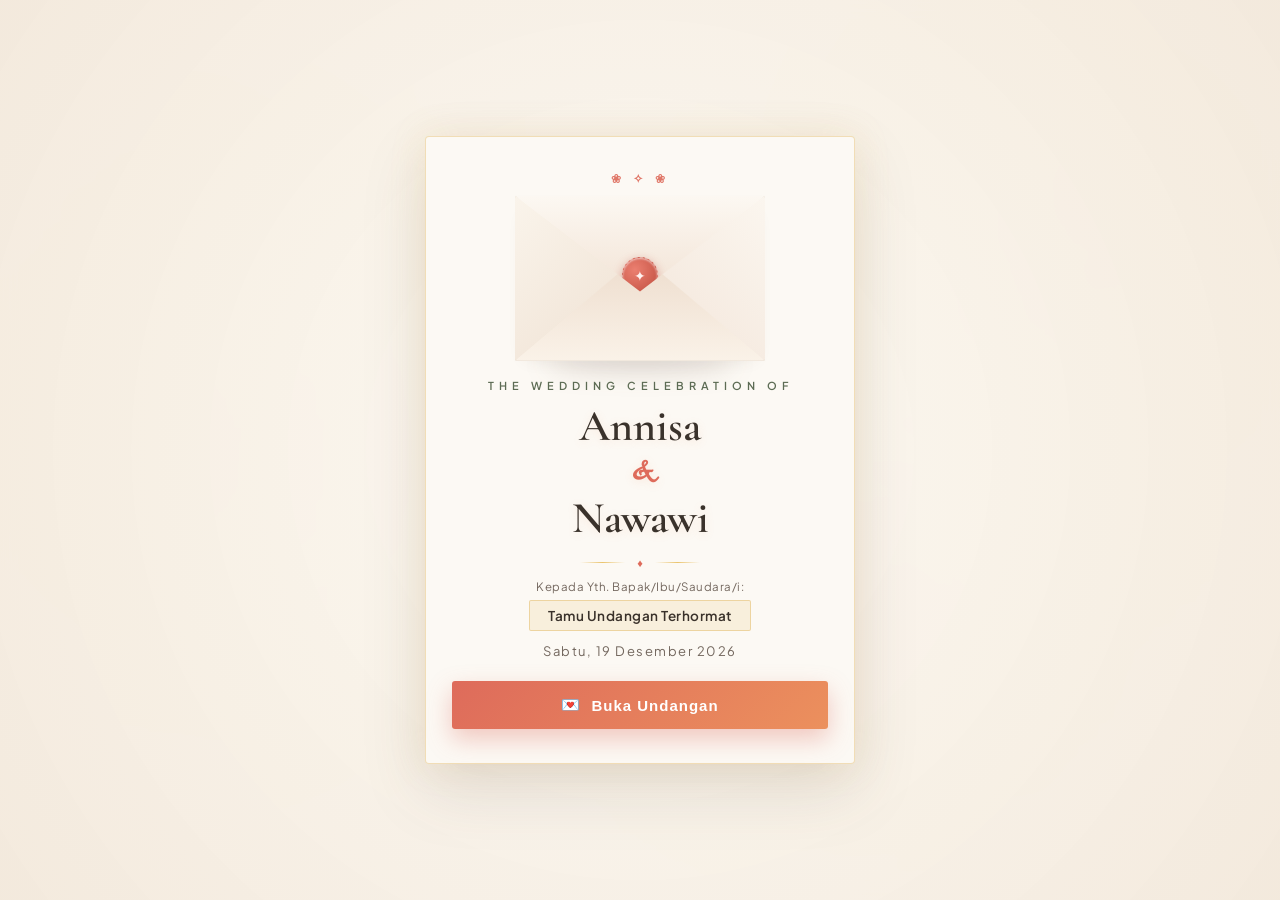
==== index.html @ 1d1cd3dd "Add files via upload" ====
<!doctype html>
<html lang="id">

<head>
  <meta charset="UTF-8" />
  <meta name="viewport" content="width=device-width, initial-scale=1.0, maximum-scale=1.0, user-scalable=no" />
  <meta name="description"
    content="The Wedding of Annisa & Nawawi - Sabtu, 19 Desember 2026. Undangan Pernikahan Digital Eksklusif." />

  <title>The Wedding of Annisa & Nawawi</title>

  <link rel="preconnect" href="https://fonts.googleapis.com" />
  <link rel="preconnect" href="https://fonts.gstatic.com" crossorigin />
  <link
    href="https://fonts.googleapis.com/css2?family=Alex+Brush&family=Cormorant+Garamond:ital,wght@0,400;0,500;0,600;0,700;1,400;1,600&family=Italianno&family=Montserrat:ital,wght@0,300;0,400;0,500;0,600;0,700;1,300;1,400&family=Pinyon+Script&family=Plus+Jakarta+Sans:wght@300;400;500;600;700&display=swap"
    rel="stylesheet" />

  <link rel="stylesheet" href="style.css" />

  <!-- GSAP & ScrollTrigger -->
  <script src="https://cdnjs.cloudflare.com/ajax/libs/gsap/3.13.0/gsap.min.js"></script>
  <script src="https://cdnjs.cloudflare.com/ajax/libs/gsap/3.13.0/ScrollTrigger.min.js"></script>
</head>

<body>
  <!-- Background Elements -->
  <div class="ambient-glow glow-1"></div>
  <div class="ambient-glow glow-2"></div>
  <div class="ambient-glow glow-3"></div>
  <div id="flowers"></div>

  <!-- Background Music Audio -->
  <audio id="bgMusic" src="assets/music.mp3" loop preload="auto"></audio>

  <!-- Floating Audio Control Button -->
  <button id="musicToggle" class="music-btn" aria-label="Toggle Musik Latar" title="Putar / Hentikan Musik">
    <div class="vinyl-disc">
      <div class="vinyl-center"></div>
    </div>
    <span class="music-icon" id="musicIcon">♪</span>
  </button>

  <!-- Floating Navigation Dock (visible once opened) -->
  <nav class="floating-nav" id="floatingNav" aria-label="Navigasi Cepat">
    <a href="#couple" class="nav-item" data-target="couple" title="Mempelai">
      <span class="nav-icon">♡</span>
      <span class="nav-text">Mempelai</span>
    </a>
    <a href="#story" class="nav-item" data-target="story" title="Kisah Kami">
      <span class="nav-icon">❦</span>
      <span class="nav-text">Cerita</span>
    </a>
    <a href="#event" class="nav-item" data-target="event" title="Acara">
      <span class="nav-icon">✦</span>
      <span class="nav-text">Acara</span>
    </a>
    <a href="#gallery" class="nav-item" data-target="gallery" title="Galeri">
      <span class="nav-icon">❖</span>
      <span class="nav-text">Galeri</span>
    </a>
    <a href="#gift" class="nav-item" data-target="gift" title="Kado">
      <span class="nav-icon">🎁</span>
      <span class="nav-text">Kado</span>
    </a>
    <a href="#rsvp" class="nav-item" data-target="rsvp" title="RSVP & Doa">
      <span class="nav-icon">✉</span>
      <span class="nav-text">RSVP</span>
    </a>
    <a href="game.html" class="nav-item" title="Mini Game Catch Love">
      <span class="nav-icon">🎮</span>
      <span class="nav-text">Game</span>
    </a>
  </nav>

  <!-- Initial Opening Card & 3D Envelope Overlay -->
  <div class="overlay">
    <div class="card">
      <div class="card-ornament top-ornament">❀ ✧ ❀</div>
      <div class="envelope-wrapper">
        <div class="shadow"></div>

        <div class="envelope">
          <div class="back"></div>

          <div class="letter">
            <span class="monogram">A & N</span>
            <h2>Annisa</h2>
            <span class="amp">&</span>
            <h2>Nawawi</h2>
            <p class="letter-date">20 . 12 . 2026</p>
          </div>

          <div class="left"></div>
          <div class="right"></div>
          <div class="bottom"></div>

          <div class="flap">
            <div class="seal">
              <span class="seal-icon">✦</span>
            </div>
          </div>
        </div>
      </div>

      <p class="invite">The Wedding Celebration Of</p>

      <h1>
        Annisa
        <span>&</span>
        Nawawi
      </h1>

      <div class="divider-gold">
        <span>♦</span>
      </div>

      <p class="guest-salutation">Kepada Yth. Bapak/Ibu/Saudara/i:</p>
      <div class="guest-badge" id="guestNameDisplay">Tamu Undangan Terhormat</div>

      <p class="date">Sabtu, 19 Desember 2026</p>

      <button id="open">
        <span class="btn-icon">💌</span>
        <span>Buka Undangan</span>
      </button>
    </div>
  </div>

  <!-- Main Invitation Content -->
  <main class="invitation" aria-hidden="true">
    <!-- 1. HERO COVER SECTION -->
    <section class="hero scene" id="hero">
      <div class="stars"></div>
      <div class="hero-bg"></div>

      <div class="hero-container">
        <div class="hero-header">
          <span class="royal-tag">THE WEDDING CELEBRATION</span>
          <div class="hero-bismillah">بِسْمِ اللَّهِ الرَّحْمَٰنِ الرَّحِيمِ</div>
        </div>

        <div class="hero-names-wrap">
          <h1 class="hero-couple-title">
            <span class="name-bride">Annisa</span>
            <span class="name-and">&</span>
            <span class="name-groom">Nawawi</span>
          </h1>
        </div>

        <div class="hero-date-pill">
          <span class="calendar-icon">📅</span>
          <span>Minggu, 19 Desember 2026</span>
          <span class="dot-sep">•</span>
          <span>Jakarta, Indonesia</span>
        </div>

        <!-- Live Countdown Timer -->
        <div class="countdown-card" id="countdownCard">
          <div class="countdown-heading">Menghitung Hari Bahagia</div>
          <div class="countdown-grid">
            <div class="timer-box">
              <span class="timer-num" id="cdDays">00</span>
              <span class="timer-label">Hari</span>
            </div>
            <div class="timer-sep">:</div>
            <div class="timer-box">
              <span class="timer-num" id="cdHours">00</span>
              <span class="timer-label">Jam</span>
            </div>
            <div class="timer-sep">:</div>
            <div class="timer-box">
              <span class="timer-num" id="cdMinutes">00</span>
              <span class="timer-label">Menit</span>
            </div>
            <div class="timer-sep">:</div>
            <div class="timer-box">
              <span class="timer-num" id="cdSeconds">00</span>
              <span class="timer-label">Detik</span>
            </div>
          </div>
        </div>

        <a class="explore-btn" href="#quote">
          <span>Mulai Jelajahi Cerita</span>
          <span class="arrow-down">↓</span>
        </a>
      </div>

      <a class="scroll-hint" href="#quote">
        <span>Gulir untuk melanjutkan</span>
        <b aria-hidden="true">↓</b>
      </a>
    </section>

    <!-- 2. QUOTE / AYAT SUCI SECTION -->
    <section class="quote-section scene" id="quote">
      <div class="section-container">
        <div class="quote-card tilt-card reveal-3d">
          <div class="quote-decor top-left">❧</div>
          <div class="quote-decor bottom-right">❧</div>

          <div class="arabic-script">
            وَمِنْ آيَاتِهِ أَنْ خَلَقَ لَكُمْ مِنْ أَنْفُسِكُمْ أَزْوَاجًا لِتَسْكُنُوا إِلَيْهَا وَجَعَلَ بَيْنَكُمْ
            مَوَدَّةً وَرَحْمَةً ۚ إِنَّ فِي ذَٰلِكَ لَآيَاتٍ لِقَوْمٍ يَتَفَكَّرُونَ
          </div>

          <div class="gold-line"></div>

          <p class="quote-translation">
            "Dan di antara tanda-tanda (kebesaran)-Nya ialah Dia menciptakan pasangan-pasangan untukmu dari jenismu
            sendiri, agar kamu cenderung dan merasa tenteram kepadanya, dan Dia menjadikan di antaramu rasa kasih dan
            sayang. Sungguh, pada yang demikian itu benar-benar terdapat tanda-tanda bagi kaum yang berpikir."
          </p>

          <span class="quote-source">QS. Ar-Rum : 21</span>
        </div>
      </div>
    </section>

    <!-- 3. MEMPELAI (BRIDE & GROOM PROFILE) -->
    <section class="couple-section scene" id="couple">
      <div class="section-container">
        <div class="section-header reveal-3d">
          <span class="section-eyebrow">PASANGAN MEMPELAI</span>
          <h2 class="section-title">Kedua Mempelai</h2>
          <p class="section-subtitle">
            Dengan memohon rahmat dan ridho Allah Subhanahu Wa Ta'ala, kami mengundang Anda untuk merayakan kebahagiaan
            persatuan kami.
          </p>
        </div>

        <div class="couple-cards-grid">
          <!-- GROOM CARD -->
          <div class="profile-card tilt-card reveal-3d" data-tilt>
            <div class="profile-image-container">
              <div class="image-inner">
                <img src="assets/groom.jpg" alt="Foto Nawawi" class="profile-img" />
              </div>
              <div class="badge-role">The Groom</div>
            </div>

            <div class="profile-info">
              <h3 class="profile-name">Nawawi</h3>
              <p class="profile-parents">
                Putra Pertama dari<br />
                <strong>Bpk.... </strong> &amp;<br />
                <strong>Ibu...</strong>
              </p>
              <div class="profile-social">
                <a href="https://instagram.com" target="_blank" rel="noopener noreferrer" class="social-chip">
                  <span class="ig-icon">📸</span>
                  <span>@nawawi</span>
                </a>
              </div>
            </div>
          </div>

          <!-- MONOGRAM CONNECTOR -->
          <div class="couple-connector reveal-3d">
            <div class="vertical-gold-line"></div>
            <div class="center-heart">
              <span>&amp;</span>
            </div>
            <div class="vertical-gold-line"></div>
          </div>

          <!-- BRIDE CARD -->
          <div class="profile-card tilt-card reveal-3d" data-tilt>
            <div class="profile-image-container">
              <div class="image-inner">
                <img src="assets/bride.jpg" alt="Foto Annisa" class="profile-img" />
              </div>
              <div class="badge-role">The Bride</div>
            </div>

            <div class="profile-info">
              <h3 class="profile-name">Annisa Marola</h3>
              <p class="profile-parents">
                Putri Kedua dari<br />
                <strong>Bpk. Rahmad Marola</strong> &amp;<br />
                <strong>Ibu Sumiarsih</strong>
              </p>
              <div class="profile-social">
                <a href="https://instagram.com" target="_blank" rel="noopener noreferrer" class="social-chip">
                  <span class="ig-icon">📸</span>
                  <span>@annisamarola</span>
                </a>
              </div>
            </div>
          </div>
        </div>
      </div>
    </section>

    <!-- 4. OUR LOVE STORY (3D SCROLL TIMELINE) -->
    <section class="story-section scene" id="story">
      <div class="section-container">
        <div class="section-header reveal-3d">
          <span class="section-eyebrow">OUR JOURNEY</span>
          <h2 class="section-title">Kisah Cinta Kami</h2>
          <p class="section-subtitle">
            Setiap kisah cinta itu indah, namun kisah kami adalah yang paling kami syukuri.
          </p>
        </div>

        <div class="timeline-container">
          <div class="timeline-line"></div>

          <!-- Story Item 1 -->
          <div class="timeline-item reveal-3d left-item">
            <div class="timeline-dot">
              <span>✦</span>
            </div>
            <div class="timeline-card tilt-card">
              <span class="timeline-year">Tahun 2020</span>
              <h3 class="timeline-title">Pertemuan Pertama</h3>
              <p class="timeline-text">
                Berawal dari pertemuan tak sengaja dalam sebuah seminar kreatif di Jakarta Selatan. Percakapan singkat
                tentang impian dan secangkir kopi hangat ternyata menjadi awal mula jalan takdir kami.
              </p>
            </div>
          </div>

          <!-- Story Item 2 -->
          <div class="timeline-item reveal-3d right-item">
            <div class="timeline-dot">
              <span>♥</span>
            </div>
            <div class="timeline-card tilt-card">
              <span class="timeline-year">Tahun 2022</span>
              <h3 class="timeline-title">Menjalin Cerita &amp; Komitmen</h3>
              <p class="timeline-text">
                Setelah melewati berbagai momen tawa, suka, dan duka bersama, kami menyadari bahwa kami saling
                melengkapi. Kami berkomitmen untuk saling mendukung dan melangkah menuju masa depan yang sama.
              </p>
            </div>
          </div>

          <!-- Story Item 3 -->
          <div class="timeline-item reveal-3d left-item">
            <div class="timeline-dot">
              <span>💍</span>
            </div>
            <div class="timeline-card tilt-card">
              <span class="timeline-year">Tahun 2025</span>
              <h3 class="timeline-title">Momen Pertunangan</h3>
              <p class="timeline-text">
                Dengan penuh ketulusan di hadapan kedua keluarga besar yang kami hormati, kami melangkah ke babak yang
                lebih dalam. Janji suci pertunangan diikrarkan sebagai restu menuju hari pernikahan.
              </p>
            </div>
          </div>

          <!-- Story Item 4 -->
          <div class="timeline-item reveal-3d right-item">
            <div class="timeline-dot">
              <span>🕊</span>
            </div>
            <div class="timeline-card tilt-card highlight-card">
              <span class="timeline-year">19 Desember 2026</span>
              <h3 class="timeline-title">Menuju Keabadian (The Big Day)</h3>
              <p class="timeline-text">
                Kini, dengan restu orang tua dan doa dari Anda sekalian, kami bersiap mengucap janji suci pernikahan
                untuk menyatukan dua hati dan dua keluarga dalam naungan cinta selamanya.
              </p>
            </div>
          </div>
        </div>
      </div>
    </section>

    <!-- 5. WEDDING EVENTS (AKAD & RESEPSI) -->
    <section class="event-section scene" id="event">
      <div class="section-container">
        <div class="section-header reveal-3d">
          <span class="section-eyebrow">SAVE THE DATE</span>
          <h2 class="section-title">Rangkaian Acara</h2>
          <p class="section-subtitle">
            Insya Allah rangkaian acara pernikahan kami akan diselenggarakan pada:
          </p>
        </div>

        <div class="events-grid">
          <!-- AKAD NIKAH -->
          <div class="event-box tilt-card reveal-3d" data-tilt>
            <div class="event-badge">AKAD NIKAH</div>
            <div class="event-icon-circle">💍</div>
            <h3 class="event-name">Akad Nikah</h3>
            <div class="event-divider"></div>

            <div class="event-detail-item">
              <span class="detail-icon">🗓</span>
              <span>Sabtu, 19 Desember 2026</span>
            </div>
            <div class="event-detail-item">
              <span class="detail-icon">⏰</span>
              <span>08.00 - 10.00 WIB</span>
            </div>
            <div class="event-detail-item">
              <span class="detail-icon">📍</span>
              <span><strong>Glass House, Plataran Hutan Kota</strong><br />Jl. Jend. Sudirman Kav. 54-55, Senayan,
                Jakarta Pusat</span>
            </div>

            <div class="event-actions">
              <a href="https://calendar.google.com/calendar/render?action=TEMPLATE&text=Akad+Nikah+Annisa+%26+Nawawi&dates=20261220T010000Z/20261220T030000Z&details=Pernikahan+Annisa+%26+Nawawi+di+Plataran+Hutan+Kota+Senayan+Jakarta&location=Plataran+Hutan+Kota+Senayan+Jakarta"
                target="_blank" rel="noopener noreferrer" class="action-btn calendar-btn">
                <span>📅 Simpan di Kalender</span>
              </a>
              <a href="https://maps.google.com/?q=Plataran+Hutan+Kota+Senayan+Jakarta" target="_blank"
                rel="noopener noreferrer" class="action-btn map-btn">
                <span>🗺 Petunjuk Lokasi (Maps)</span>
              </a>
            </div>
          </div>

          <!-- RESEPSI PERNIKAHAN -->
          <div class="event-box tilt-card reveal-3d highlight-event" data-tilt>
            <div class="event-badge highlight">RESEPSI PERNIKAHAN</div>
            <div class="event-icon-circle">🥂</div>
            <h3 class="event-name">Resepsi Pernikahan</h3>
            <div class="event-divider"></div>

            <div class="event-detail-item">
              <span class="detail-icon">🗓</span>
              <span>Sabtu, 19 Desember 2026</span>
            </div>
            <div class="event-detail-item">
              <span class="detail-icon">⏰</span>
              <span>11.00 - 14.00 WIB</span>
            </div>
            <div class="event-detail-item">
              <span class="detail-icon">📍</span>
              <span><strong>Grand Ballroom, Plataran Hutan Kota</strong><br />Jl. Jend. Sudirman Kav. 54-55, Senayan,
                Jakarta Pusat</span>
            </div>

            <div class="event-actions">
              <a href="https://calendar.google.com/calendar/render?action=TEMPLATE&text=Resepsi+Pernikahan+Annisa+%26+Nawawi&dates=20261220T040000Z/20261220T070000Z&details=Resepsi+Pernikahan+Annisa+%26+Nawawi+di+Grand+Ballroom+Plataran+Hutan+Kota+Senayan&location=Plataran+Hutan+Kota+Senayan+Jakarta"
                target="_blank" rel="noopener noreferrer" class="action-btn calendar-btn">
                <span>📅 Simpan di Kalender</span>
              </a>
              <a href="https://maps.google.com/?q=Plataran+Hutan+Kota+Senayan+Jakarta" target="_blank"
                rel="noopener noreferrer" class="action-btn map-btn">
                <span>🗺 Petunjuk Lokasi (Maps)</span>
              </a>
            </div>
          </div>
        </div>

        <!-- Maps Embed Card -->
        <div class="maps-card reveal-3d">
          <div class="maps-card-header">
            <span class="maps-title">Lokasi Acara : Plataran Hutan Kota Senayan</span>
          </div>
          <div class="maps-frame-wrapper">
            <iframe title="Peta Lokasi Pernikahan Annisa & Nawawi"
              src="https://www.google.com/maps/embed?pb=!1m18!1m12!1m3!1d3966.3054176465495!2d106.80410407584143!3d-6.223393593764724!2m3!1f0!2f0!3f0!3m2!1i1024!2i768!4f13.1!3m3!1m2!1s0x2e69f1503831bca7%3A0x6bfe3b754876bbf7!2sHutan%20Kota%20by%20Plataran!5e0!3m2!1sid!2sid!4v1700000000000!5m2!1sid!2sid"
              width="100%" height="320" style="border:0;" allowfullscreen="" loading="lazy"
              referrerpolicy="no-referrer-when-downgrade"></iframe>
          </div>
        </div>
      </div>
    </section>

    <!-- 6. DRESS CODE & GUIDELINES -->
    <section class="dresscode-section scene" id="dresscode">
      <div class="section-container">
        <div class="dresscode-card tilt-card reveal-3d">
          <span class="section-eyebrow">PANDUAN BUSANA</span>
          <h2 class="section-title">Dress Code Acara</h2>
          <p class="dresscode-desc">
            Terinspirasi oleh palet <em>Sunlit Garden</em> — sentuhan warna hangat bunga taman dan suasana golden hour
            yang romantis &amp; ceria:
          </p>

          <div class="swatches-grid">
            <div class="swatch-item">
              <div class="swatch-circle" style="background: #DE6B5B;"></div>
              <span class="swatch-name">Coral Blush</span>
            </div>
            <div class="swatch-item">
              <div class="swatch-circle" style="background: #EB8E5D;"></div>
              <span class="swatch-name">Apricot</span>
            </div>
            <div class="swatch-item">
              <div class="swatch-circle" style="background: #EAC46E;"></div>
              <span class="swatch-name">Butter Yellow</span>
            </div>
            <div class="swatch-item">
              <div class="swatch-circle" style="background: #F2C4CE;"></div>
              <span class="swatch-name">Blush Pink</span>
            </div>
            <div class="swatch-item">
              <div class="swatch-circle" style="background: #FAF6EF; border-color: rgba(126, 143, 115, 0.4);"></div>
              <span class="swatch-name">Cream</span>
            </div>
            <div class="swatch-item">
              <div class="swatch-circle" style="background: #7E8F73;"></div>
              <span class="swatch-name">Sage Green</span>
            </div>
          </div>

          <div class="dresscode-note">
            <span>❀ Garden Party Attire / Batik Lembut / Gaun Elegan Pastel</span>
          </div>
        </div>
      </div>
    </section>

    <!-- 7. 3D GALLERY PRE-WEDDING -->
    <section class="gallery-section scene" id="gallery">
      <div class="section-container">
        <div class="section-header reveal-3d">
          <span class="section-eyebrow">MOMEN TERINDAH</span>
          <h2 class="section-title">Galeri Pre-Wedding</h2>
          <p class="section-subtitle">
            Setiap bingkai foto mengabadikan sekelumit kebahagiaan kami dalam perjalanan menuju pelaminan.
          </p>
        </div>

        <div class="gallery-grid">
          <div class="gallery-card tilt-card reveal-3d" data-src="assets/couple.jpg"
            data-caption="Cinta di Rumah Kaca yang Penuh Cahaya">
            <img src="assets/couple.jpg" alt="Prewedding Moment 1" loading="lazy" />
            <div class="gallery-overlay">
              <span class="zoom-btn">🔍 Lihat Momen</span>
            </div>
          </div>

          <div class="gallery-card tilt-card reveal-3d" data-src="assets/gallery-walk.jpg"
            data-caption="Melangkah Beriringan Menatap Masa Depan">
            <img src="assets/gallery-walk.jpg" alt="Prewedding Moment 2" loading="lazy" />
            <div class="gallery-overlay">
              <span class="zoom-btn">🔍 Lihat Momen</span>
            </div>
          </div>

          <div class="gallery-card tilt-card reveal-3d" data-src="assets/gallery-venue.jpg"
            data-caption="Keindahan Ruang Perayaan Hari Istimewa">
            <img src="assets/gallery-venue.jpg" alt="Prewedding Moment 3" loading="lazy" />
            <div class="gallery-overlay">
              <span class="zoom-btn">🔍 Lihat Momen</span>
            </div>
          </div>

          <div class="gallery-card tilt-card reveal-3d" data-src="assets/gallery-rings.jpg"
            data-caption="Simbol Janji Suci dan Ikatan Abadi">
            <img src="assets/gallery-rings.jpg" alt="Prewedding Moment 4" loading="lazy" />
            <div class="gallery-overlay">
              <span class="zoom-btn">🔍 Lihat Momen</span>
            </div>
          </div>

          <div class="gallery-card tilt-card reveal-3d" data-src="assets/groom.jpg"
            data-caption="Sang Mempelai Pria - Nawawi">
            <img src="assets/groom.jpg" alt="Prewedding Moment 5" loading="lazy" />
            <div class="gallery-overlay">
              <span class="zoom-btn">🔍 Lihat Momen</span>
            </div>
          </div>

          <div class="gallery-card tilt-card reveal-3d" data-src="assets/bride.jpg"
            data-caption="Sang Mempelai Wanita - Annisa">
            <img src="assets/bride.jpg" alt="Prewedding Moment 6" loading="lazy" />
            <div class="gallery-overlay">
              <span class="zoom-btn">🔍 Lihat Momen</span>
            </div>
          </div>
        </div>
      </div>
    </section>

    <!-- 8. WEDDING GIFT & AMPLOP DIGITAL -->
    <section class="gift-section scene" id="gift">
      <div class="section-container">
        <div class="section-header reveal-3d">
          <span class="section-eyebrow">TANDA KASIH</span>
          <h2 class="section-title">Amplop Digital &amp; Kado</h2>
          <p class="section-subtitle">
            Doa restu Anda merupakan karunia terindah bagi kami. Namun apabila Anda berkenan memberikan tanda kasih
            secara digital, Anda dapat melalui:
          </p>
        </div>

        <div class="gift-cards-grid">
          <!-- BANK BCA -->
          <div class="bank-card tilt-card reveal-3d" data-tilt>
            <div class="bank-card-header">
              <div class="chip-graphic"></div>
              <div class="bank-brand">BCA</div>
            </div>
            <div class="account-details">
              <span class="acc-label">Nomor Rekening:</span>
              <span class="acc-number" id="bcaNumber">8271 9028 4410</span>
              <span class="acc-holder">a.n. Nawawi</span>
            </div>
            <button class="copy-btn" data-copy="827190284410" data-label="No. Rekening BCA">
              <span class="copy-icon">📋</span>
              <span>Salin Nomor Rekening</span>
            </button>
          </div>

          <!-- BANK MANDIRI -->
          <div class="bank-card tilt-card reveal-3d" data-tilt>
            <div class="bank-card-header">
              <div class="chip-graphic"></div>
              <div class="bank-brand">MANDIRI</div>
            </div>
            <div class="account-details">
              <span class="acc-label">Nomor Rekening:</span>
              <span class="acc-number" id="mandiriNumber">1370 0192 8472 1</span>
              <span class="acc-holder">a.n. Annisa Laksmi</span>
            </div>
            <button class="copy-btn" data-copy="1370019284721" data-label="No. Rekening Mandiri">
              <span class="copy-icon">📋</span>
              <span>Salin Nomor Rekening</span>
            </button>
          </div>
        </div>

        <!-- PHYSICAL GIFT ADDRESS -->
        <div class="physical-gift-card tilt-card reveal-3d">
          <div class="gift-icon-badge">📦</div>
          <h3>Kirim Kado Fisik</h3>
          <p class="gift-address" id="giftAddress">
            <strong>Kediaman Mempelai:</strong><br />
            Jl. Senopati No. 45, RT 06 / RW 03, Senayan, Kebayoran Baru, Jakarta Selatan 12190<br />
            (Penerima: Nawawi / Annisa - Telp: 0812-8899-7722)
          </p>
          <button class="copy-btn secondary"
            data-copy="Jl. Senopati No. 45, Senayan, Kebayoran Baru, Jakarta Selatan 12190 (Penerima: Nawawi / Annisa - Telp: 0812-8899-7722)"
            data-label="Alamat Pengiriman">
            <span class="copy-icon">📋</span>
            <span>Salin Alamat Pengiriman</span>
          </button>
        </div>
      </div>
    </section>

    <!-- 9. RSVP & WISHES (BUKU TAMU INTERAKTIF) -->
    <section class="rsvp-section scene" id="rsvp">
      <div class="section-container">
        <div class="section-header reveal-3d">
          <span class="section-eyebrow">BUKU TAMU &amp; UCAPAN</span>
          <h2 class="section-title">Konfirmasi &amp; Doa Restu</h2>
          <p class="section-subtitle">
            Mohon konfirmasikan kehadiran Anda serta sampaikan doa dan harapan terbaik untuk kami berdua.
          </p>
        </div>

        <div class="rsvp-layout">
          <!-- Form Container -->
          <div class="rsvp-form-card tilt-card reveal-3d">
            <form id="rsvpForm" novalidate>
              <div class="form-group">
                <label for="guestNameInput">Nama Lengkap</label>
                <input type="text" id="guestNameInput" name="name" placeholder="Masukkan nama lengkap Anda" required />
              </div>

              <div class="form-row">
                <div class="form-group">
                  <label for="guestCountSelect">Jumlah Tamu</label>
                  <select id="guestCountSelect" name="guestCount">
                    <option value="1 Orang">1 Orang</option>
                    <option value="2 Orang">2 Orang</option>
                  </select>
                </div>

                <div class="form-group">
                  <label for="attendanceStatus">Konfirmasi Kehadiran</label>
                  <select id="attendanceStatus" name="status" required>
                    <option value="Hadir">✓ Ya, Saya Akan Hadir</option>
                    <option value="Tidak Hadir">✕ Maaf, Belum Bisa Hadir</option>
                    <option value="Masih Ragu">? Masih Ragu / Belum Pasti</option>
                  </select>
                </div>
              </div>

              <div class="form-group">
                <label for="wishesInput">Ucapan &amp; Doa Restu</label>
                <textarea id="wishesInput" name="message" rows="4"
                  placeholder="Tuliskan doa restu hangat dan ucapan selamat untuk Annisa & Nawawi..."
                  required></textarea>
              </div>

              <button type="submit" class="submit-rsvp-btn" id="submitRsvpBtn">
                <span>Kirim Ucapan &amp; Konfirmasi</span>
                <span class="btn-arrow">➤</span>
              </button>
            </form>
          </div>

          <!-- Guestbook Feed -->
          <div class="wishes-feed-card reveal-3d">
            <div class="feed-header">
              <h3>Doa &amp; Ucapan Tamu</h3>
              <span class="feed-counter" id="feedCounter">4 Ucapan</span>
            </div>

            <div class="feed-list" id="wishesList">
              <!-- Wishes will be populated dynamically -->
            </div>
          </div>
        </div>
      </div>
    </section>

    <!-- 10. CLOSING & APPRECIATION -->
    <section class="closing-section scene" id="closing">
      <div class="section-container">
        <div class="closing-card tilt-card reveal-3d">
          <div class="closing-monogram">A &amp; N</div>
          <h2 class="closing-title">Terima Kasih</h2>
          <p class="closing-text">
            Merupakan suatu kehormatan dan kebahagiaan bagi kami apabila Bapak/Ibu/Saudara/i berkenan hadir untuk
            memberikan doa restu kepada kami.
          </p>
          <p class="closing-arabic">جَزَاكُمُ اللهُ خَيْرًا كَثِيْرًا</p>
          <p class="closing-family">
            Kami yang berbahagia,<br />
            <strong>Keluarga Besar Bpk. Ramhad Marola &amp; Ibu Sumiarsih</strong><br />
            <strong>Keluarga Besar Bpk. ... &amp; Ibu ...</strong><br /><br />
            <span class="couple-signature">Annisa &amp; Nawawi</span>
          </p>

          <div style="margin-top: 32px;">
            <a href="game.html" class="explore-btn"
              style="margin-top: 0; background: linear-gradient(135deg, rgba(255, 117, 151, 0.25), rgba(212, 175, 55, 0.25)); border-color: rgba(255, 117, 151, 0.45);">
              <span>🎮 Mainkan Mini-Game: Catch The Love!</span>
            </a>
          </div>
        </div>

        <footer class="footer-credit">
          <p>© 2026 The Wedding of Annisa &amp; Nawawi. All Rights Reserved.</p>
          <p style="margin-top: 8px;"><a href="generator.html"
              style="color: rgba(212, 175, 55, 0.6); text-decoration: none; font-size: 11px; transition: color 0.2s ease;">⚙️
              Link Generator Tamu Undangan</a></p>
        </footer>
      </div>
    </section>
  </main>

  <!-- Lightbox Modal for Gallery Photos -->
  <div class="lightbox-modal" id="lightboxModal" aria-hidden="true">
    <div class="lightbox-backdrop"></div>
    <div class="lightbox-content">
      <button class="lightbox-close" id="lightboxClose" aria-label="Tutup Pratinjau">&times;</button>
      <img id="lightboxImage" src="" alt="Pratinjau Foto" />
      <p class="lightbox-caption" id="lightboxCaption"></p>
    </div>
  </div>

  <!-- Notification Toast Popup -->
  <div class="toast" id="toastNotification">
    <span class="toast-icon">✓</span>
    <span class="toast-message" id="toastMessage">Teks berhasil disalin!</span>
  </div>

  <!-- Main Logic Script -->
  <script src="script.js"></script>
</body>

</html>
---- style.css ----
/* ==========================================================================
   THE WEDDING OF ANNISA & NAWAWI - SUNLIT GARDEN WEDDING INVITATION STYLES
   Inspired by Sun-Drenched Blooms, Late Summer Gardens & Golden Hour
   ========================================================================== */

:root {
  /* Sunlit Garden Signature Palette */
  --coral-blush: #DE6B5B;
  --coral-deep: #C45142;
  --apricot: #EB8E5D;
  --apricot-light: #FCE6DA;
  --butter-yellow: #EAC46E;
  --butter-soft: #FDF4DF;
  --blush-pink: #F2C4CE;
  --blush-light: #FDF1F4;
  --cream: #FAF6EF;
  --cream-paper: #FDFBF7;
  --cream-card: #FFFFFF;
  --sage-green: #7E8F73;
  --sage-light: #EEF3EC;
  --sage-deep: #54644B;
  
  --warm-charcoal: #3A322B;
  --warm-earth: #4F433A;
  --text-main: #3A322B;
  --text-muted: #73675E;
  --text-gold: #B87B2E;
  --gold-primary: #DCA842;
  --gold-secondary: #C28B38;
  --gold-light: #FAF0D9;
  
  --border-gold: rgba(220, 168, 66, 0.38);
  --border-sage: rgba(126, 143, 115, 0.28);
  --border-coral: rgba(222, 107, 91, 0.3);
  --border-light: rgba(115, 103, 94, 0.14);

  --bg-primary: #FAF6EF;
  --bg-secondary: #F3ECE1;
  --bg-card: rgba(255, 255, 255, 0.86);
  --bg-card-hover: rgba(255, 255, 255, 0.96);

  --shadow-3d: 0 20px 45px -10px rgba(90, 75, 60, 0.14), 0 0 25px rgba(235, 142, 93, 0.08);
  --shadow-card: 0 16px 36px rgba(74, 62, 56, 0.07), 0 2px 8px rgba(0, 0, 0, 0.03);
  --shadow-deckle: 0 12px 30px rgba(95, 75, 60, 0.1), inset 0 0 30px rgba(247, 213, 195, 0.18);
  --radius-card: 4px;

  --font-serif: "Cormorant Garamond", Georgia, serif;
  --font-sans: "Plus Jakarta Sans", "Montserrat", sans-serif;
  --font-script: "Italianno", "Alex Brush", "Pinyon Script", cursive;
}

* {
  margin: 0;
  padding: 0;
  box-sizing: border-box;
}

html {
  scroll-behavior: smooth;
  color-scheme: light;
  background-color: var(--bg-primary);
}

body {
  background-color: var(--bg-primary);
  background-image: 
    radial-gradient(circle at 12% 15%, rgba(235, 142, 93, 0.08) 0%, transparent 45%),
    radial-gradient(circle at 88% 30%, rgba(234, 196, 110, 0.12) 0%, transparent 45%),
    radial-gradient(circle at 20% 75%, rgba(222, 107, 91, 0.06) 0%, transparent 50%),
    radial-gradient(circle at 80% 85%, rgba(126, 143, 115, 0.07) 0%, transparent 45%);
  color: var(--text-main);
  font-family: var(--font-sans);
  overflow: hidden;
  height: 100vh;
  height: 100dvh;
  -webkit-font-smoothing: antialiased;
  -moz-osx-font-smoothing: grayscale;
}

body.invitation-open {
  height: auto;
  min-height: 100vh;
  min-height: 100dvh;
  overflow-x: hidden;
  overflow-y: auto !important;
}

/* ==========================================================================
   AMBIENT SUNLIT GLOWS & FALLING PETALS
   ========================================================================== */
.ambient-glow {
  position: fixed;
  border-radius: 50%;
  pointer-events: none;
  z-index: 0;
  filter: blur(90px);
  opacity: 0.45;
  will-change: transform;
}

.glow-1 {
  width: 55vw;
  height: 55vw;
  max-width: 620px;
  max-height: 620px;
  background: radial-gradient(circle, rgba(235, 142, 93, 0.35) 0%, rgba(235, 142, 93, 0) 70%);
  top: -10vw;
  right: -10vw;
  animation: floatAmbient 22s ease-in-out infinite alternate;
}

.glow-2 {
  width: 65vw;
  height: 65vw;
  max-width: 720px;
  max-height: 720px;
  background: radial-gradient(circle, rgba(234, 196, 110, 0.32) 0%, rgba(234, 196, 110, 0) 70%);
  bottom: 10vh;
  left: -15vw;
  animation: floatAmbient 26s ease-in-out infinite alternate-reverse;
}

.glow-3 {
  width: 45vw;
  height: 45vw;
  max-width: 500px;
  max-height: 500px;
  background: radial-gradient(circle, rgba(222, 107, 91, 0.26) 0%, rgba(222, 107, 91, 0) 70%);
  top: 45vh;
  right: 15vw;
  opacity: 0.32;
  animation: floatAmbient 18s ease-in-out infinite alternate;
}

@keyframes floatAmbient {
  0% {
    transform: translate(0, 0) scale(1);
  }
  50% {
    transform: translate(35px, 40px) scale(1.08);
  }
  100% {
    transform: translate(-30px, -20px) scale(0.95);
  }
}

/* Falling Floral Petals (In Front of All Content & Overlay, Gentle & Clearly Visible) */
#flowers {
  position: fixed;
  inset: 0;
  width: 100vw;
  height: 100vh;
  pointer-events: none;
  overflow: hidden;
  z-index: 1050;
}

.flower {
  position: absolute;
  top: -45px;
  animation: fall linear forwards;
  opacity: 0.95;
  filter: drop-shadow(0 3px 6px rgba(160, 60, 40, 0.4));
  user-select: none;
  will-change: transform, opacity;
  line-height: 1;
}

@keyframes fall {
  0% {
    transform: translateY(0) translateX(0) rotate(0deg) scale(0.9);
    opacity: 0;
  }
  6% {
    opacity: 1;
  }
  88% {
    opacity: 0.95;
  }
  100% {
    transform: translateY(115vh) translateX(var(--drift, 60px)) rotate(var(--rot, 360deg)) scale(1.05);
    opacity: 0;
  }
}

/* ==========================================================================
   MUSIC PLAYER FLOATING BUTTON (VINTAGE CREAM & GOLD)
   ========================================================================== */
.music-btn {
  position: fixed;
  top: 24px;
  right: 24px;
  width: 48px;
  height: 48px;
  border-radius: 50%;
  background: rgba(255, 255, 255, 0.88);
  backdrop-filter: blur(14px);
  -webkit-backdrop-filter: blur(14px);
  border: 1.5px solid var(--border-gold);
  box-shadow: 0 8px 25px rgba(90, 70, 55, 0.15), 0 0 15px rgba(234, 196, 110, 0.2);
  display: none;
  align-items: center;
  justify-content: center;
  cursor: pointer;
  z-index: 999;
  transition: transform 0.3s ease, box-shadow 0.3s ease;
}

.music-btn:hover {
  transform: scale(1.08);
  box-shadow: 0 10px 30px rgba(90, 70, 55, 0.22);
}

.vinyl-disc {
  position: absolute;
  width: 34px;
  height: 34px;
  border-radius: 50%;
  background: radial-gradient(circle, #DE6B5B 20%, #FAF6EF 21%, #FAF6EF 30%, #EAC46E 31%, #3A322B 32%, #4F433A 100%);
  box-shadow: inset 0 0 4px rgba(0, 0, 0, 0.4);
}

.vinyl-center {
  position: absolute;
  top: 50%;
  left: 50%;
  transform: translate(-50%, -50%);
  width: 10px;
  height: 10px;
  border-radius: 50%;
  background: #FAF6EF;
  border: 1px solid #C28B38;
}

.music-icon {
  position: relative;
  z-index: 2;
  font-size: 14px;
  color: var(--coral-blush);
  font-weight: bold;
}

.music-btn.playing .vinyl-disc {
  animation: spinVinyl 4s linear infinite;
}

@keyframes spinVinyl {
  100% {
    transform: rotate(360deg);
  }
}

/* ==========================================================================
   FLOATING BOTTOM NAVIGATION DOCK (FROSTED CREAM GLASS)
   ========================================================================== */
.floating-nav {
  position: fixed;
  bottom: 24px;
  left: 50%;
  transform: translateX(-50%) translateY(120px);
  background: rgba(253, 249, 243, 0.92);
  backdrop-filter: blur(20px);
  -webkit-backdrop-filter: blur(20px);
  border: 1px solid rgba(220, 168, 66, 0.35);
  border-radius: 4px;
  padding: 6px 14px;
  display: flex;
  align-items: center;
  gap: 4px;
  box-shadow: 0 15px 40px rgba(90, 70, 55, 0.14), 0 0 20px rgba(234, 196, 110, 0.2);
  z-index: 990;
  transition: transform 0.6s cubic-bezier(0.16, 1, 0.3, 1), opacity 0.4s ease;
  max-width: calc(100vw - 32px);
  overflow-x: auto;
  scrollbar-width: none;
}

.floating-nav::-webkit-scrollbar {
  display: none;
}

body.invitation-open .floating-nav {
  transform: translateX(-50%) translateY(0);
}

.nav-item {
  display: flex;
  flex-direction: column;
  align-items: center;
  justify-content: center;
  padding: 6px 10px;
  border-radius: 2px;
  color: var(--text-muted);
  text-decoration: none;
  font-size: 10px;
  font-weight: 600;
  transition: all 0.25s ease;
  white-space: nowrap;
}

.nav-icon {
  font-size: 14px;
  margin-bottom: 2px;
}

.nav-item:hover,
.nav-item.active {
  color: var(--coral-blush);
  background: rgba(222, 107, 91, 0.12);
  box-shadow: 0 0 12px rgba(222, 107, 91, 0.18);
}

/* ==========================================================================
   INITIAL OPENING OVERLAY & 3D SUNLIT GARDEN ENVELOPE
   ========================================================================== */
.overlay {
  position: fixed;
  inset: 0;
  display: flex;
  justify-content: center;
  align-items: center;
  min-height: 100vh;
  min-height: 100dvh;
  padding: 24px 16px;
  overflow-y: auto;
  overflow-x: hidden;
  z-index: 1000;
  background: 
    radial-gradient(circle at center, rgba(253, 250, 244, 0.94) 0%, rgba(243, 233, 220, 0.98) 100%),
    url('assets/sunlit-garden-pattern.jpg') center/cover repeat;
  background-blend-mode: overlay;
  backdrop-filter: blur(8px);
  -webkit-backdrop-filter: blur(8px);
}

.card {
  width: min(430px, 100%);
  padding: 34px 26px;
  border-radius: 4px;
  background: #FCF9F4;
  border: 1.5px solid rgba(220, 168, 66, 0.35);
  text-align: center;
  box-shadow: 0 25px 65px rgba(90, 70, 55, 0.15), 0 0 35px rgba(234, 196, 110, 0.18);
  position: relative;
  perspective: 1200px;
}

.card-ornament {
  font-size: 12px;
  letter-spacing: 5px;
  color: var(--coral-blush);
  margin-bottom: 10px;
  opacity: 0.9;
  font-weight: bold;
}

.envelope-wrapper {
  width: 250px;
  height: 165px;
  position: relative;
  margin: 10px auto 18px;
  perspective: 1200px;
}

.shadow {
  position: absolute;
  width: 190px;
  height: 18px;
  background: rgba(90, 70, 55, 0.22);
  left: 50%;
  bottom: -10px;
  transform: translateX(-50%);
  filter: blur(12px);
  border-radius: 50%;
  animation: shadowFloat 3.5s ease-in-out infinite;
}

.envelope {
  position: relative;
  width: 100%;
  height: 100%;
  cursor: pointer;
  transform-style: preserve-3d;
  border-radius: 2px;
  animation: float 3.5s ease-in-out infinite;
}

/* Interior with Botanical Garden Liner */
.back {
  position: absolute;
  inset: 0;
  background: #EFE4D6 url('assets/sunlit-garden-pattern.jpg') center/cover;
  border-radius: 2px;
  box-shadow: inset 0 0 25px rgba(90, 70, 55, 0.2);
  z-index: 1;
}

.letter {
  position: absolute;
  left: 12px;
  right: 12px;
  bottom: 8px;
  height: 140px;
  background: #FFFCF7;
  border-radius: 2px;
  box-shadow: 0 4px 18px rgba(90, 70, 55, 0.15);
  display: flex;
  justify-content: center;
  align-items: center;
  flex-direction: column;
  padding: 12px;
  border: 1px solid rgba(220, 168, 66, 0.35);
  z-index: 2;
  pointer-events: none;
  user-select: none;
  transform-origin: bottom center;
}

.monogram {
  font-family: var(--font-serif);
  font-size: 11px;
  letter-spacing: 3px;
  color: var(--sage-deep);
  font-weight: 700;
  margin-bottom: 2px;
}

.letter h2 {
  font-family: var(--font-serif);
  font-size: 22px;
  font-weight: 600;
  color: var(--warm-charcoal);
  line-height: 1;
  margin: 0;
}

.letter span.amp {
  font-family: var(--font-script);
  font-size: 22px;
  margin: 2px 0;
  color: var(--coral-blush);
}

.letter-date {
  font-size: 10px;
  color: var(--text-muted);
  letter-spacing: 2px;
  margin-top: 4px;
}

.left {
  position: absolute;
  inset: 0;
  background: linear-gradient(135deg, #FAF4EB, #EAD8C7);
  clip-path: polygon(0 0, 52% 50%, 0 100%);
  border-radius: 2px 0 0 2px;
  z-index: 3;
  pointer-events: none;
}

.right {
  position: absolute;
  inset: 0;
  background: linear-gradient(-135deg, #FBF6EF, #EFDDCF);
  clip-path: polygon(100% 0, 48% 50%, 100% 100%);
  border-radius: 0 2px 2px 0;
  z-index: 3;
  pointer-events: none;
}

.bottom {
  position: absolute;
  inset: 0;
  background: linear-gradient(0deg, #FAF2E8 0%, #E6D0BD 100%);
  clip-path: polygon(0 100%, 50% 36%, 100% 100%);
  border-radius: 0 0 2px 2px;
  z-index: 4;
  filter: drop-shadow(0 -2px 5px rgba(90, 70, 55, 0.08));
  pointer-events: none;
}

.flap {
  position: absolute;
  inset: 0;
  background: linear-gradient(180deg, #FCF8F2 0%, #EBD4C1 100%);
  clip-path: polygon(0 0, 100% 0, 50% 58%);
  border-radius: 2px 2px 0 0;
  transform-origin: top center;
  z-index: 5;
  filter: drop-shadow(0 4px 8px rgba(90, 70, 55, 0.12));
  transform-style: preserve-3d;
}

/* Wax Seal in Coral Blush / Terracotta */
.seal {
  position: absolute;
  top: 48%;
  left: 50%;
  transform: translate(-50%, -50%);
  width: 36px;
  height: 36px;
  border-radius: 50%;
  background: radial-gradient(circle at 35% 35%, #EB7F70, #BF4D3E);
  box-shadow: 0 3px 10px rgba(190, 60, 45, 0.4), inset 0 1px 2px rgba(255, 255, 255, 0.6);
  display: flex;
  align-items: center;
  justify-content: center;
  color: #FFF2F0;
  font-size: 14px;
  border: 1px dashed rgba(255, 255, 255, 0.45);
  z-index: 6;
}

@keyframes float {
  0%, 100% {
    transform: translateY(0);
  }
  50% {
    transform: translateY(-7px);
  }
}

@keyframes shadowFloat {
  0%, 100% {
    transform: translateX(-50%) scale(1);
    opacity: 0.35;
  }
  50% {
    transform: translateX(-50%) scale(0.85);
    opacity: 0.18;
  }
}

.invite {
  margin-top: 14px;
  color: var(--sage-deep);
  font-size: 11px;
  letter-spacing: 5px;
  text-transform: uppercase;
  font-weight: 600;
  opacity: 0.95;
}

.card h1 {
  margin-top: 10px;
  font-family: var(--font-serif);
  font-size: clamp(34px, 7vw, 44px);
  color: var(--warm-charcoal);
  font-weight: 600;
  line-height: 1.1;
  text-shadow: 0 2px 10px rgba(235, 142, 93, 0.15);
}

.card h1 span {
  display: block;
  font-family: var(--font-script);
  font-size: clamp(26px, 5.5vw, 36px);
  color: var(--coral-blush);
  margin: 2px 0;
}

.divider-gold {
  display: flex;
  align-items: center;
  justify-content: center;
  gap: 12px;
  margin: 14px 0 10px;
  color: var(--coral-blush);
  font-size: 11px;
}

.divider-gold::before,
.divider-gold::after {
  content: "";
  height: 1px;
  width: 45px;
  background: linear-gradient(90deg, transparent, var(--butter-yellow), transparent);
}

.guest-salutation {
  font-size: 11.5px;
  color: var(--text-muted);
  letter-spacing: 0.5px;
  margin-top: 6px;
}

.guest-badge {
  display: inline-block;
  margin-top: 6px;
  padding: 6px 18px;
  background: rgba(234, 196, 110, 0.18);
  border: 1px solid var(--border-gold);
  border-radius: 2px;
  color: var(--warm-charcoal);
  font-size: 13.5px;
  font-weight: 600;
  letter-spacing: 0.5px;
  text-transform: capitalize;
}

.card .date {
  margin-top: 12px;
  color: var(--text-muted);
  font-size: 13px;
  letter-spacing: 1.5px;
  font-weight: 400;
}

button#open {
  margin-top: 22px;
  width: 100%;
  padding: 15px 30px;
  border: none;
  border-radius: 3px;
  background: linear-gradient(135deg, #DE6B5B 0%, #EB8E5D 50%, #EAC46E 100%);
  background-size: 200% auto;
  font-size: 15px;
  font-weight: 700;
  letter-spacing: 1px;
  color: #FFFFFF;
  cursor: pointer;
  box-shadow: 0 10px 25px rgba(222, 107, 91, 0.35);
  transition: all 0.4s ease;
  display: flex;
  align-items: center;
  justify-content: center;
  gap: 10px;
}

button#open:hover {
  background-position: right center;
  transform: translateY(-2px) scale(1.02);
  box-shadow: 0 15px 35px rgba(222, 107, 91, 0.5);
}

/* ==========================================================================
   MAIN INVITATION & SCENE SYSTEM
   ========================================================================== */
.invitation {
  display: none;
  position: relative;
  width: 100%;
  min-height: 100vh;
  min-height: 100dvh;
  overflow-x: hidden;
}

body.invitation-open .invitation {
  display: block;
}

.scene {
  position: relative;
  width: 100%;
  padding: 85px 20px;
  display: flex;
  align-items: center;
  justify-content: center;
  perspective: 1200px;
  transform-style: preserve-3d;
}

.section-container {
  width: 100%;
  max-width: 960px;
  margin: 0 auto;
  position: relative;
  z-index: 2;
}

/* Section Header Typography */
.section-header {
  text-align: center;
  margin-bottom: 45px;
}

.section-eyebrow {
  display: inline-block;
  font-size: 11px;
  font-weight: 700;
  letter-spacing: 5px;
  text-transform: uppercase;
  color: var(--coral-blush);
  margin-bottom: 8px;
}

.section-title {
  font-family: var(--font-serif);
  font-size: clamp(36px, 6.5vw, 54px);
  color: var(--warm-charcoal);
  font-weight: 600;
  line-height: 1.1;
  text-shadow: 0 2px 10px rgba(235, 142, 93, 0.1);
}

.section-subtitle {
  font-size: 14px;
  color: var(--text-muted);
  max-width: 580px;
  margin: 12px auto 0;
  line-height: 1.7;
}

/* Advanced Semi-3D Scroll & Tilt System */
.reveal-3d {
  opacity: 0;
  transform: perspective(1000px) rotateX(15deg) translateY(50px) translateZ(-30px);
  transition: transform 0.9s cubic-bezier(0.16, 1, 0.3, 1), opacity 0.9s ease;
  will-change: transform, opacity;
}

.reveal-3d.is-visible {
  opacity: 1;
  transform: perspective(1000px) rotateX(0deg) translateY(0) translateZ(0);
}

/* Tilt Card Base */
.tilt-card {
  position: relative;
  background: var(--bg-card);
  backdrop-filter: blur(18px);
  -webkit-backdrop-filter: blur(18px);
  border: 1px solid var(--border-gold);
  border-radius: var(--radius-card);
  box-shadow: var(--shadow-3d);
  transform-style: preserve-3d;
  transition: transform 0.35s ease, box-shadow 0.35s ease, border-color 0.35s ease;
  will-change: transform;
}

.tilt-card:hover {
  border-color: rgba(222, 107, 91, 0.45);
  box-shadow: 0 25px 55px -10px rgba(90, 75, 60, 0.18), 0 0 30px rgba(235, 142, 93, 0.15);
}

/* ==========================================================================
   1. HERO COVER SECTION (SUNLIT GARDEN ARCH)
   ========================================================================== */
.hero {
  min-height: 100vh;
  min-height: 100dvh;
  background: linear-gradient(180deg, #FBF7F0 0%, #F5EFE6 50%, #FAF6EF 100%);
  display: flex;
  align-items: center;
  justify-content: center;
  text-align: center;
  padding: 60px 20px 165px;
  overflow: hidden;
  position: relative;
}

/* Golden Hour Fairy Dust Motes */
.stars {
  position: absolute;
  inset: 0;
  pointer-events: none;
}

.stars span {
  position: absolute;
  background: radial-gradient(circle, #EAC46E 0%, #EB8E5D 80%);
  border-radius: 50%;
  animation: blink 3s infinite;
  filter: drop-shadow(0 0 3px rgba(234, 196, 110, 0.6));
}

@keyframes blink {
  50% {
    opacity: 0.9;
    transform: scale(1.6);
  }
}

.hero-bg {
  position: absolute;
  inset: 0;
  background: 
    linear-gradient(180deg, rgba(250, 246, 239, 0.25) 0%, rgba(250, 246, 239, 0.85) 75%, #FAF6EF 100%),
    url('assets/sunlit-garden-hero.jpg') center top/cover no-repeat;
  opacity: 0.96;
  pointer-events: none;
}

.hero-container {
  position: relative;
  z-index: 2;
  max-width: 720px;
  margin: 0 auto;
}

.royal-tag {
  display: inline-block;
  font-size: 11px;
  letter-spacing: 6px;
  color: var(--sage-deep);
  font-weight: 700;
  margin-bottom: 8px;
}

.hero-bismillah {
  font-family: var(--font-serif);
  font-size: 26px;
  color: var(--coral-blush);
  margin-bottom: 18px;
  letter-spacing: 2px;
}

.hero-couple-title {
  font-family: var(--font-serif);
  font-size: clamp(52px, 10vw, 88px);
  font-weight: 600;
  line-height: 1;
  color: var(--warm-charcoal);
  margin: 15px 0;
}

.hero-couple-title .name-bride,
.hero-couple-title .name-groom {
  display: inline-block;
}

.hero-couple-title .name-and {
  display: block;
  font-family: var(--font-script);
  font-size: clamp(38px, 8vw, 62px);
  color: var(--coral-blush);
  margin: 6px 0;
}

.hero-date-pill {
  display: inline-flex;
  align-items: center;
  gap: 10px;
  padding: 8px 22px;
  border-radius: 2px;
  background: rgba(255, 255, 255, 0.9);
  border: 1px solid var(--border-gold);
  color: var(--warm-charcoal);
  font-size: 13px;
  font-weight: 600;
  margin-top: 14px;
  box-shadow: 0 4px 15px rgba(90, 70, 55, 0.08);
}

.hero-date-pill .dot-sep {
  color: var(--coral-blush);
}

/* Countdown Card */
.countdown-card {
  margin: 34px auto 0;
  max-width: 480px;
  padding: 22px 24px;
  background: rgba(255, 255, 255, 0.88);
  backdrop-filter: blur(20px);
  -webkit-backdrop-filter: blur(20px);
  border: 1px solid var(--border-gold);
  border-radius: 3px;
  box-shadow: 0 15px 40px rgba(90, 70, 55, 0.1);
}

.countdown-heading {
  font-size: 11px;
  letter-spacing: 4px;
  text-transform: uppercase;
  color: var(--text-muted);
  margin-bottom: 14px;
  font-weight: 600;
}

.countdown-grid {
  display: flex;
  align-items: center;
  justify-content: center;
  gap: 10px;
}

.timer-box {
  background: #FAF6EF;
  border: 1px solid rgba(220, 168, 66, 0.3);
  border-radius: 2px;
  padding: 10px 14px;
  min-width: 68px;
  display: flex;
  flex-direction: column;
  align-items: center;
}

.timer-num {
  font-family: var(--font-serif);
  font-size: 28px;
  font-weight: 700;
  color: var(--coral-blush);
  line-height: 1;
}

.timer-label {
  font-size: 10px;
  letter-spacing: 1.5px;
  color: var(--text-muted);
  text-transform: uppercase;
  margin-top: 4px;
  font-weight: 600;
}

.timer-sep {
  font-size: 20px;
  color: var(--apricot);
  font-weight: 600;
  opacity: 0.8;
}

.explore-btn {
  display: inline-flex;
  align-items: center;
  gap: 10px;
  margin-top: 36px;
  padding: 14px 34px;
  border-radius: 3px;
  background: linear-gradient(135deg, #DE6B5B, #EB8E5D);
  border: 1px solid rgba(255, 255, 255, 0.4);
  color: #ffffff;
  text-decoration: none;
  font-size: 13px;
  font-weight: 600;
  letter-spacing: 1px;
  transition: all 0.3s ease;
  box-shadow: 0 8px 25px rgba(222, 107, 91, 0.35);
}

.explore-btn:hover {
  transform: translateY(-3px);
  box-shadow: 0 12px 32px rgba(222, 107, 91, 0.5);
  background: linear-gradient(135deg, #EB8E5D, #EAC46E);
}

.scroll-hint {
  position: absolute;
  bottom: 96px;
  left: 50%;
  transform: translateX(-50%);
  display: flex;
  flex-direction: column;
  align-items: center;
  gap: 6px;
  color: var(--text-muted);
  font-size: 10px;
  letter-spacing: 2px;
  text-transform: uppercase;
  text-decoration: none;
  z-index: 10;
  transition: color 0.3s ease, transform 0.3s ease;
}

.scroll-hint:hover {
  color: var(--coral-blush);
  transform: translateX(-50%) translateY(-3px);
}

.scroll-hint b {
  display: grid;
  width: 28px;
  height: 28px;
  place-items: center;
  border: 1px solid var(--border-gold);
  border-radius: 50%;
  font-size: 14px;
  color: var(--coral-blush);
  animation: bob 1.8s ease-in-out infinite;
}

@keyframes bob {
  50% {
    transform: translateY(6px);
  }
}

/* ==========================================================================
   2. QUOTE / AYAT SUCI (WARM LINEN CARD)
   ========================================================================== */
.quote-section {
  background: linear-gradient(180deg, #FAF6EF 0%, #F5ECE0 100%);
}

.quote-card {
  max-width: 720px;
  margin: 0 auto;
  padding: 48px 36px;
  text-align: center;
  background: #FFFCF7;
  border: 1px solid var(--border-gold);
}

.quote-decor {
  position: absolute;
  font-size: 36px;
  color: var(--coral-blush);
  opacity: 0.35;
}

.quote-decor.top-left {
  top: 16px;
  left: 20px;
}

.quote-decor.bottom-right {
  bottom: 16px;
  right: 20px;
}

.arabic-script {
  font-family: var(--font-serif);
  font-size: clamp(20px, 3.5vw, 26px);
  line-height: 2;
  color: var(--coral-deep);
  direction: rtl;
  margin-bottom: 24px;
}

.gold-line {
  width: 60px;
  height: 2px;
  background: linear-gradient(90deg, transparent, var(--butter-yellow), transparent);
  margin: 0 auto 24px;
}

.quote-translation {
  font-size: 14px;
  line-height: 1.9;
  color: var(--warm-charcoal);
  font-style: italic;
  font-weight: 400;
}

.quote-source {
  display: inline-block;
  margin-top: 20px;
  font-size: 12px;
  letter-spacing: 2px;
  color: var(--sage-deep);
  font-weight: 700;
  text-transform: uppercase;
}

/* ==========================================================================
   3. MEMPELAI (COUPLE PROFILE ARCH CARDS)
   ========================================================================== */
.couple-section {
  background: linear-gradient(180deg, #F5ECE0 0%, #FAF6EF 100%);
}

.couple-cards-grid {
  display: grid;
  grid-template-columns: 1fr auto 1fr;
  align-items: center;
  gap: 28px;
}

.profile-card {
  padding: 36px 28px;
  text-align: center;
  transform: translateZ(20px);
  background: #FFFFFF;
}

.profile-image-container {
  position: relative;
  width: 180px;
  height: 240px;
  margin: 0 auto 24px;
  border-radius: 3px;
  padding: 5px;
  background: linear-gradient(135deg, var(--butter-yellow), var(--apricot) 50%, var(--coral-blush));
  box-shadow: 0 15px 35px rgba(90, 70, 55, 0.15);
  transform-style: preserve-3d;
}

.image-inner {
  width: 100%;
  height: 100%;
  border-radius: 2px;
  overflow: hidden;
  background: #F5EFE6;
}

.profile-img {
  width: 100%;
  height: 100%;
  object-fit: cover;
  transition: transform 0.6s ease;
}

.profile-card:hover .profile-img {
  transform: scale(1.06);
}

.badge-role {
  position: absolute;
  bottom: -12px;
  left: 50%;
  transform: translateX(-50%) translateZ(30px);
  padding: 5px 16px;
  border-radius: 2px;
  background: linear-gradient(135deg, #DE6B5B, #EB8E5D);
  color: #FFFFFF;
  font-size: 11px;
  font-weight: 700;
  letter-spacing: 1px;
  text-transform: uppercase;
  box-shadow: 0 6px 16px rgba(222, 107, 91, 0.35);
  white-space: nowrap;
}

.profile-name {
  font-family: var(--font-serif);
  font-size: 28px;
  color: var(--warm-charcoal);
  font-weight: 600;
  margin-bottom: 12px;
}

.profile-parents {
  font-size: 13px;
  line-height: 1.8;
  color: var(--text-muted);
  margin-bottom: 20px;
}

.profile-parents strong {
  color: var(--warm-charcoal);
  font-weight: 600;
}

.social-chip {
  display: inline-flex;
  align-items: center;
  gap: 8px;
  padding: 7px 18px;
  border-radius: 2px;
  background: var(--sage-light);
  border: 1px solid var(--border-sage);
  color: var(--sage-deep);
  font-size: 12px;
  font-weight: 600;
  text-decoration: none;
  transition: all 0.3s ease;
}

.social-chip:hover {
  background: var(--coral-blush);
  color: #FFFFFF;
  border-color: var(--coral-blush);
  transform: translateY(-2px);
  box-shadow: 0 6px 15px rgba(222, 107, 91, 0.3);
}

.couple-connector {
  display: flex;
  flex-direction: column;
  align-items: center;
  justify-content: center;
  gap: 15px;
}

.vertical-gold-line {
  width: 1px;
  height: 70px;
  background: linear-gradient(180deg, transparent, var(--butter-yellow), transparent);
}

.center-heart {
  width: 48px;
  height: 48px;
  border-radius: 50%;
  border: 1px solid var(--border-gold);
  background: #FFFFFF;
  backdrop-filter: blur(10px);
  display: flex;
  align-items: center;
  justify-content: center;
  color: var(--coral-blush);
  font-family: var(--font-script);
  font-size: 28px;
  box-shadow: 0 4px 18px rgba(222, 107, 91, 0.25);
}

/* ==========================================================================
   4. OUR LOVE STORY (SUNLIT TIMELINE)
   ========================================================================== */
.story-section {
  background: linear-gradient(180deg, #FAF6EF 0%, #F5ECE0 100%);
}

.timeline-container {
  position: relative;
  max-width: 800px;
  margin: 0 auto;
  padding: 20px 0;
}

.timeline-line {
  position: absolute;
  top: 0;
  bottom: 0;
  left: 50%;
  transform: translateX(-50%);
  width: 2px;
  background: linear-gradient(180deg, transparent 0%, var(--butter-yellow) 15%, var(--coral-blush) 85%, transparent 100%);
}

.timeline-item {
  position: relative;
  margin-bottom: 45px;
  width: 50%;
}

.timeline-item.left-item {
  left: 0;
  padding-right: 40px;
  text-align: right;
}

.timeline-item.right-item {
  left: 50%;
  padding-left: 40px;
  text-align: left;
}

.timeline-dot {
  position: absolute;
  top: 24px;
  width: 32px;
  height: 32px;
  border-radius: 50%;
  background: #FFFFFF;
  border: 2px solid var(--coral-blush);
  display: flex;
  align-items: center;
  justify-content: center;
  font-size: 13px;
  color: var(--coral-blush);
  box-shadow: 0 0 15px rgba(222, 107, 91, 0.35);
  z-index: 3;
}

.timeline-item.left-item .timeline-dot {
  right: -16px;
}

.timeline-item.right-item .timeline-dot {
  left: -16px;
}

.timeline-card {
  padding: 26px 24px;
  background: #FFFFFF;
}

.timeline-card.highlight-card {
  border-color: var(--border-coral);
  background: linear-gradient(145deg, #FFFFFF 0%, #FFF5F2 100%);
}

.timeline-year {
  display: inline-block;
  font-size: 11px;
  font-weight: 700;
  letter-spacing: 2px;
  text-transform: uppercase;
  color: var(--coral-blush);
  margin-bottom: 8px;
}

.timeline-title {
  font-family: var(--font-serif);
  font-size: 24px;
  color: var(--warm-charcoal);
  font-weight: 600;
  margin-bottom: 10px;
}

.timeline-text {
  font-size: 13px;
  line-height: 1.7;
  color: var(--text-muted);
}

/* ==========================================================================
   5. WEDDING EVENTS (AKAD & RESEPSI)
   ========================================================================== */
.event-section {
  background: linear-gradient(180deg, #F5ECE0 0%, #FAF6EF 100%);
}

.events-grid {
  display: grid;
  grid-template-columns: repeat(auto-fit, minmax(320px, 1fr));
  gap: 28px;
  margin-bottom: 40px;
}

.event-box {
  padding: 38px 30px;
  text-align: center;
  background: #FFFFFF;
}

.event-badge {
  display: inline-block;
  padding: 5px 16px;
  border-radius: 2px;
  background: var(--butter-soft);
  border: 1px solid var(--border-gold);
  color: var(--warm-charcoal);
  font-size: 11px;
  font-weight: 700;
  letter-spacing: 2px;
  margin-bottom: 18px;
}

.event-badge.highlight {
  background: linear-gradient(135deg, #DE6B5B, #EB8E5D);
  color: #FFFFFF;
  border: none;
  font-weight: 700;
  box-shadow: 0 4px 15px rgba(222, 107, 91, 0.3);
}

.event-icon-circle {
  width: 60px;
  height: 60px;
  border-radius: 50%;
  margin: 0 auto 18px;
  background: var(--apricot-light);
  border: 1px solid rgba(235, 142, 93, 0.4);
  display: flex;
  align-items: center;
  justify-content: center;
  font-size: 26px;
  box-shadow: 0 6px 20px rgba(235, 142, 93, 0.2);
}

.event-name {
  font-family: var(--font-serif);
  font-size: 32px;
  color: var(--warm-charcoal);
  font-weight: 600;
}

.event-divider {
  width: 50px;
  height: 1px;
  background: var(--butter-yellow);
  margin: 18px auto 22px;
  opacity: 0.8;
}

.event-detail-item {
  display: flex;
  align-items: flex-start;
  justify-content: center;
  gap: 10px;
  margin-bottom: 14px;
  font-size: 13px;
  line-height: 1.6;
  color: var(--text-muted);
}

.event-detail-item strong {
  color: var(--warm-charcoal);
}

.event-detail-item .detail-icon {
  font-size: 16px;
  flex-shrink: 0;
}

.event-actions {
  display: flex;
  flex-direction: column;
  gap: 10px;
  margin-top: 26px;
}

.action-btn {
  display: inline-flex;
  align-items: center;
  justify-content: center;
  padding: 12px 20px;
  border-radius: 3px;
  font-size: 12.5px;
  font-weight: 700;
  letter-spacing: 0.5px;
  text-decoration: none;
  transition: all 0.3s ease;
}

.calendar-btn {
  background: linear-gradient(135deg, #DE6B5B, #EB8E5D);
  border: 1px solid rgba(222, 107, 91, 0.4);
  color: #FFFFFF;
  box-shadow: 0 4px 15px rgba(222, 107, 91, 0.25);
}

.calendar-btn:hover {
  background: linear-gradient(135deg, #EB8E5D, #EAC46E);
  transform: translateY(-2px);
  box-shadow: 0 8px 22px rgba(222, 107, 91, 0.4);
}

.map-btn {
  background: var(--sage-light);
  border: 1px solid var(--border-sage);
  color: var(--sage-deep);
}

.map-btn:hover {
  background: var(--sage-deep);
  color: #FFFFFF;
  transform: translateY(-2px);
}

/* Maps Card Embed */
.maps-card {
  border-radius: var(--radius-card);
  overflow: hidden;
  border: 1px solid var(--border-gold);
  background: #FFFFFF;
  box-shadow: var(--shadow-3d);
}

.maps-card-header {
  padding: 16px 22px;
  background: #FAF6EF;
  border-bottom: 1px solid var(--border-light);
}

.maps-title {
  font-size: 13px;
  font-weight: 700;
  color: var(--warm-charcoal);
  letter-spacing: 0.5px;
}

.maps-frame-wrapper iframe {
  display: block;
  filter: contrast(95%) saturate(105%);
}

/* ==========================================================================
   6. DRESS CODE & GUIDELINES (SUNLIT PALETTE)
   ========================================================================== */
.dresscode-section {
  background: linear-gradient(180deg, #FAF6EF 0%, #F5ECE0 100%);
}

.dresscode-card {
  max-width: 680px;
  margin: 0 auto;
  padding: 42px 30px;
  text-align: center;
  background: #FFFFFF;
}

.dresscode-desc {
  font-size: 13.5px;
  line-height: 1.8;
  color: var(--text-muted);
  max-width: 520px;
  margin: 14px auto 26px;
}

.dresscode-desc em {
  color: var(--coral-blush);
  font-weight: 600;
  font-style: italic;
}

.swatches-grid {
  display: flex;
  flex-wrap: wrap;
  align-items: center;
  justify-content: center;
  gap: 20px;
  margin-bottom: 28px;
}

.swatch-item {
  display: flex;
  flex-direction: column;
  align-items: center;
  gap: 8px;
}

.swatch-circle {
  width: 48px;
  height: 48px;
  border-radius: 50%;
  border: 3px solid rgba(255, 255, 255, 0.95);
  box-shadow: 0 6px 16px rgba(90, 70, 55, 0.18);
  transition: transform 0.3s ease;
}

.swatch-item:hover .swatch-circle {
  transform: scale(1.15) translateY(-4px);
}

.swatch-name {
  font-size: 11px;
  color: var(--text-muted);
  font-weight: 600;
}

.dresscode-note {
  display: inline-block;
  padding: 8px 22px;
  border-radius: 2px;
  background: var(--butter-soft);
  border: 1px dashed var(--border-gold);
  color: var(--warm-charcoal);
  font-size: 12px;
  font-weight: 600;
}

/* ==========================================================================
   7. 3D GALLERY PRE-WEDDING (POLAROID LINEN)
   ========================================================================== */
.gallery-section {
  background: linear-gradient(180deg, #F5ECE0 0%, #FAF6EF 100%);
}

.gallery-grid {
  display: grid;
  grid-template-columns: repeat(auto-fit, minmax(280px, 1fr));
  gap: 22px;
}

.gallery-card {
  position: relative;
  height: 320px;
  overflow: hidden;
  border-radius: 3px;
  cursor: pointer;
  background: #FFFFFF;
  border: 6px solid #FFFFFF;
  box-shadow: 0 10px 30px rgba(90, 70, 55, 0.12);
}

.gallery-card img {
  width: 100%;
  height: 100%;
  object-fit: cover;
  border-radius: 2px;
  transition: transform 0.7s cubic-bezier(0.16, 1, 0.3, 1);
}

.gallery-overlay {
  position: absolute;
  inset: 0;
  background: linear-gradient(0deg, rgba(58, 50, 43, 0.7) 0%, rgba(58, 50, 43, 0.05) 60%, transparent 100%);
  display: flex;
  align-items: flex-end;
  justify-content: center;
  padding: 20px;
  opacity: 0;
  transition: opacity 0.35s ease;
  border-radius: 2px;
}

.zoom-btn {
  padding: 8px 18px;
  border-radius: 2px;
  background: rgba(255, 255, 255, 0.85);
  backdrop-filter: blur(8px);
  border: 1px solid rgba(220, 168, 66, 0.4);
  color: var(--warm-charcoal);
  font-size: 12px;
  font-weight: 700;
  transform: translateY(12px);
  transition: transform 0.35s ease;
}

.gallery-card:hover img {
  transform: scale(1.08);
}

.gallery-card:hover .gallery-overlay {
  opacity: 1;
}

.gallery-card:hover .zoom-btn {
  transform: translateY(0);
}

/* Lightbox Modal */
.lightbox-modal {
  position: fixed;
  inset: 0;
  z-index: 2000;
  display: none;
  align-items: center;
  justify-content: center;
  padding: 24px;
}

.lightbox-modal.active {
  display: flex;
}

.lightbox-backdrop {
  position: absolute;
  inset: 0;
  background: rgba(58, 50, 43, 0.88);
  backdrop-filter: blur(16px);
}

.lightbox-content {
  position: relative;
  z-index: 2;
  max-width: 860px;
  max-height: 85vh;
  text-align: center;
  animation: zoomIn 0.3s ease;
}

@keyframes zoomIn {
  0% {
    transform: scale(0.9);
    opacity: 0;
  }
  100% {
    transform: scale(1);
    opacity: 1;
  }
}

.lightbox-content img {
  max-width: 100%;
  max-height: 70vh;
  border-radius: 2px;
  box-shadow: 0 25px 60px rgba(0, 0, 0, 0.5);
  border: 3px solid #FFFFFF;
}

.lightbox-caption {
  margin-top: 14px;
  font-size: 18px;
  color: #FAF6EF;
  font-family: var(--font-serif);
}

.lightbox-close {
  position: absolute;
  top: -45px;
  right: 0;
  background: none;
  border: none;
  color: #FAF6EF;
  font-size: 34px;
  cursor: pointer;
  line-height: 1;
}

/* ==========================================================================
   8. WEDDING GIFT & AMPLOP DIGITAL
   ========================================================================== */
.gift-section {
  background: linear-gradient(180deg, #FAF6EF 0%, #F5ECE0 100%);
}

.gift-cards-grid {
  display: grid;
  grid-template-columns: repeat(auto-fit, minmax(290px, 1fr));
  gap: 24px;
  margin-bottom: 28px;
}

.bank-card {
  padding: 30px 24px;
  border-radius: 3px;
  background: #FFFFFF;
  border: 1px solid var(--border-gold);
  position: relative;
  overflow: hidden;
  box-shadow: var(--shadow-card);
}

.bank-card::before {
  content: "";
  position: absolute;
  top: -40%;
  right: -30%;
  width: 200px;
  height: 200px;
  border-radius: 50%;
  background: radial-gradient(circle, rgba(234, 196, 110, 0.25), transparent 70%);
  pointer-events: none;
}

.bank-card-header {
  display: flex;
  align-items: center;
  justify-content: space-between;
  margin-bottom: 24px;
}

.chip-graphic {
  width: 44px;
  height: 32px;
  border-radius: 2px;
  background: linear-gradient(135deg, #EAC46E, #C28B38);
  border: 1px solid rgba(255, 255, 255, 0.6);
  box-shadow: inset 0 0 5px rgba(0, 0, 0, 0.15);
}

.bank-brand {
  font-size: 16px;
  font-weight: 800;
  letter-spacing: 2px;
  color: var(--warm-charcoal);
}

.account-details {
  display: flex;
  flex-direction: column;
  gap: 4px;
  margin-bottom: 22px;
}

.acc-label {
  font-size: 11px;
  color: var(--text-muted);
  text-transform: uppercase;
  letter-spacing: 1px;
  font-weight: 600;
}

.acc-number {
  font-family: monospace;
  font-size: 22px;
  letter-spacing: 2px;
  font-weight: 700;
  color: var(--coral-blush);
}

.acc-holder {
  font-size: 13.5px;
  color: var(--warm-charcoal);
  font-weight: 600;
}

.copy-btn {
  width: 100%;
  padding: 12px 18px;
  border-radius: 3px;
  border: 1px solid rgba(222, 107, 91, 0.4);
  background: linear-gradient(135deg, #DE6B5B, #EB8E5D);
  color: #FFFFFF;
  font-size: 12px;
  font-weight: 700;
  cursor: pointer;
  display: flex;
  align-items: center;
  justify-content: center;
  gap: 8px;
  transition: all 0.3s ease;
  box-shadow: 0 4px 15px rgba(222, 107, 91, 0.25);
}

.copy-btn:hover {
  background: linear-gradient(135deg, #EB8E5D, #EAC46E);
  transform: translateY(-2px);
  box-shadow: 0 8px 22px rgba(222, 107, 91, 0.4);
}

.copy-btn.secondary {
  background: var(--sage-light);
  border-color: var(--border-sage);
  color: var(--sage-deep);
  box-shadow: none;
}

.copy-btn.secondary:hover {
  background: var(--sage-deep);
  color: #FFFFFF;
}

/* Physical Gift Card */
.physical-gift-card {
  max-width: 620px;
  margin: 0 auto;
  padding: 34px 28px;
  text-align: center;
  background: #FFFFFF;
}

.gift-icon-badge {
  font-size: 32px;
  margin-bottom: 12px;
}

.physical-gift-card h3 {
  font-family: var(--font-serif);
  font-size: 24px;
  color: var(--warm-charcoal);
  margin-bottom: 10px;
}

.gift-address {
  font-size: 13px;
  line-height: 1.8;
  color: var(--text-muted);
  margin-bottom: 20px;
}

.gift-address strong {
  color: var(--warm-charcoal);
}

/* ==========================================================================
   9. RSVP & WISHES (BUKU TAMU INTERAKTIF)
   ========================================================================== */
.rsvp-section {
  background: linear-gradient(180deg, #F5ECE0 0%, #FAF6EF 100%);
}

.rsvp-layout {
  display: grid;
  grid-template-columns: 1fr 1fr;
  gap: 32px;
}

.rsvp-form-card {
  padding: 34px 28px;
  background: #FFFFFF;
}

.form-group {
  margin-bottom: 18px;
  text-align: left;
}

.form-group label {
  display: block;
  font-size: 12px;
  font-weight: 700;
  color: var(--warm-charcoal);
  margin-bottom: 8px;
  letter-spacing: 0.5px;
}

.form-row {
  display: grid;
  grid-template-columns: 1fr 1fr;
  gap: 14px;
}

input[type="text"],
select,
textarea {
  width: 100%;
  padding: 12px 16px;
  border-radius: 3px;
  background: #FAF6EF;
  border: 1px solid var(--border-light);
  color: var(--warm-charcoal);
  font-family: var(--font-sans);
  font-size: 13px;
  transition: all 0.3s ease;
  outline: none;
}

select option {
  background: #FFFFFF;
  color: var(--warm-charcoal);
}

input[type="text"]:focus,
select:focus,
textarea:focus {
  border-color: var(--coral-blush);
  background: #FFFFFF;
  box-shadow: 0 0 15px rgba(222, 107, 91, 0.2);
}

textarea {
  resize: vertical;
  min-height: 90px;
}

.submit-rsvp-btn {
  width: 100%;
  padding: 14px 24px;
  border-radius: 3px;
  background: linear-gradient(135deg, #DE6B5B 0%, #EB8E5D 100%);
  border: none;
  color: #FFFFFF;
  font-size: 13px;
  font-weight: 700;
  letter-spacing: 1px;
  cursor: pointer;
  display: flex;
  align-items: center;
  justify-content: center;
  gap: 10px;
  transition: all 0.3s ease;
  box-shadow: 0 10px 25px rgba(222, 107, 91, 0.3);
}

.submit-rsvp-btn:hover {
  transform: translateY(-2px);
  box-shadow: 0 15px 35px rgba(222, 107, 91, 0.45);
}

/* Wishes Feed */
.wishes-feed-card {
  background: #FFFFFF;
  backdrop-filter: blur(20px);
  -webkit-backdrop-filter: blur(20px);
  border: 1px solid var(--border-gold);
  border-radius: var(--radius-card);
  padding: 28px 24px;
  display: flex;
  flex-direction: column;
  box-shadow: var(--shadow-card);
}

.feed-header {
  display: flex;
  align-items: center;
  justify-content: space-between;
  padding-bottom: 16px;
  border-bottom: 1px solid var(--border-light);
  margin-bottom: 16px;
}

.feed-header h3 {
  font-family: var(--font-serif);
  font-size: 22px;
  color: var(--warm-charcoal);
}

.feed-counter {
  font-size: 11px;
  padding: 4px 12px;
  border-radius: 2px;
  background: var(--butter-soft);
  border: 1px solid var(--border-gold);
  color: var(--warm-charcoal);
  font-weight: 700;
}

.feed-list {
  display: flex;
  flex-direction: column;
  gap: 14px;
  max-height: 400px;
  overflow-y: auto;
  padding-right: 6px;
  scrollbar-width: thin;
  scrollbar-color: var(--apricot) transparent;
}

.feed-list::-webkit-scrollbar {
  width: 4px;
}

.feed-list::-webkit-scrollbar-thumb {
  background: var(--apricot);
  border-radius: 2px;
}

.wish-item {
  background: #FAF6EF;
  border: 1px solid rgba(220, 168, 66, 0.25);
  border-radius: 3px;
  padding: 16px;
  animation: fadeInWish 0.5s ease;
}

@keyframes fadeInWish {
  0% {
    opacity: 0;
    transform: translateY(-10px);
  }
  100% {
    opacity: 1;
    transform: translateY(0);
  }
}

.wish-top {
  display: flex;
  align-items: center;
  justify-content: space-between;
  margin-bottom: 8px;
}

.wish-author {
  font-size: 13px;
  font-weight: 700;
  color: var(--warm-charcoal);
}

.wish-badge {
  font-size: 10px;
  padding: 3px 10px;
  border-radius: 2px;
  font-weight: 700;
}

.wish-badge.hadir {
  background: rgba(126, 143, 115, 0.2);
  color: var(--sage-deep);
  border: 1px solid var(--sage-green);
}

.wish-badge.tidak-hadir {
  background: rgba(222, 107, 91, 0.15);
  color: var(--coral-deep);
  border: 1px solid var(--coral-blush);
}

.wish-badge.ragu {
  background: rgba(234, 196, 110, 0.25);
  color: #9E741A;
  border: 1px solid var(--butter-yellow);
}

.wish-message {
  font-size: 12.5px;
  line-height: 1.6;
  color: var(--text-muted);
}

.wish-time {
  display: block;
  font-size: 10px;
  color: #A09489;
  margin-top: 8px;
}

/* ==========================================================================
   10. CLOSING & APPRECIATION (TERIMA KASIH)
   ========================================================================== */
.closing-section {
  background: linear-gradient(180deg, #FAF6EF 0%, #F5ECE0 100%);
  padding-bottom: 120px;
}

.closing-card {
  max-width: 720px;
  margin: 0 auto;
  padding: 56px 36px;
  text-align: center;
  background: #FFFFFF;
}

.closing-monogram {
  font-family: var(--font-serif);
  font-size: 28px;
  letter-spacing: 6px;
  color: var(--sage-deep);
  margin-bottom: 16px;
}

.closing-title {
  font-family: var(--font-serif);
  font-size: clamp(34px, 6vw, 46px);
  color: var(--warm-charcoal);
  margin-bottom: 16px;
}

.closing-text {
  font-size: 14px;
  line-height: 1.9;
  color: var(--text-muted);
  max-width: 580px;
  margin: 0 auto 20px;
}

.closing-arabic {
  font-family: var(--font-serif);
  font-size: 24px;
  color: var(--coral-blush);
  margin-bottom: 24px;
}

.closing-family {
  font-size: 13px;
  line-height: 1.8;
  color: var(--text-muted);
}

.closing-family strong {
  color: var(--warm-charcoal);
}

.couple-signature {
  display: block;
  font-family: var(--font-script);
  font-size: 42px;
  color: var(--coral-blush);
  margin-top: 10px;
}

.footer-credit {
  margin-top: 50px;
  text-align: center;
  font-size: 11.5px;
  color: var(--text-muted);
  letter-spacing: 1px;
}

/* ==========================================================================
   NOTIFICATION TOAST POPUP
   ========================================================================== */
.toast {
  position: fixed;
  bottom: 95px;
  left: 50%;
  transform: translateX(-50%) translateY(50px);
  background: rgba(255, 255, 255, 0.96);
  backdrop-filter: blur(16px);
  border: 1px solid var(--coral-blush);
  border-radius: 4px;
  padding: 10px 24px;
  display: flex;
  align-items: center;
  gap: 10px;
  color: var(--warm-charcoal);
  font-size: 12.5px;
  font-weight: 700;
  box-shadow: 0 10px 30px rgba(90, 70, 55, 0.2);
  opacity: 0;
  pointer-events: none;
  z-index: 2500;
  transition: all 0.35s cubic-bezier(0.16, 1, 0.3, 1);
}

.toast.show {
  opacity: 1;
  transform: translateX(-50%) translateY(0);
}

.toast-icon {
  display: grid;
  place-items: center;
  width: 20px;
  height: 20px;
  border-radius: 50%;
  background: var(--coral-blush);
  color: #FFFFFF;
  font-size: 11px;
  font-weight: 800;
}

/* ==========================================================================
   RESPONSIVE BREAKPOINTS (MOBILE & TABLET)
   ========================================================================== */
@media (max-width: 860px) {
  .couple-cards-grid {
    grid-template-columns: 1fr;
    gap: 20px;
  }

  .couple-connector {
    flex-direction: row;
  }

  .vertical-gold-line {
    width: 60px;
    height: 1px;
  }

  .rsvp-layout {
    grid-template-columns: 1fr;
  }

  .timeline-line {
    left: 20px;
  }

  .timeline-item {
    width: 100%;
    left: 0 !important;
    padding-left: 55px !important;
    padding-right: 0 !important;
    text-align: left !important;
  }

  .timeline-item .timeline-dot {
    left: 4px !important;
    right: auto !important;
  }
}

@media (max-width: 520px) {
  .scene {
    padding: 65px 16px;
  }

  .card {
    padding: 26px 18px;
  }

  .form-row {
    grid-template-columns: 1fr;
  }

  .floating-nav {
    bottom: 16px;
    padding: 5px 10px;
    gap: 2px;
  }

  .nav-item {
    padding: 5px 8px;
    font-size: 9px;
  }

  .nav-icon {
    font-size: 13px;
  }

  .timer-box {
    min-width: 56px;
    padding: 8px 10px;
  }

  .timer-num {
    font-size: 22px;
  }

  .hero {
    padding: 40px 16px 145px;
  }

  .scroll-hint {
    bottom: 78px;
  }
}
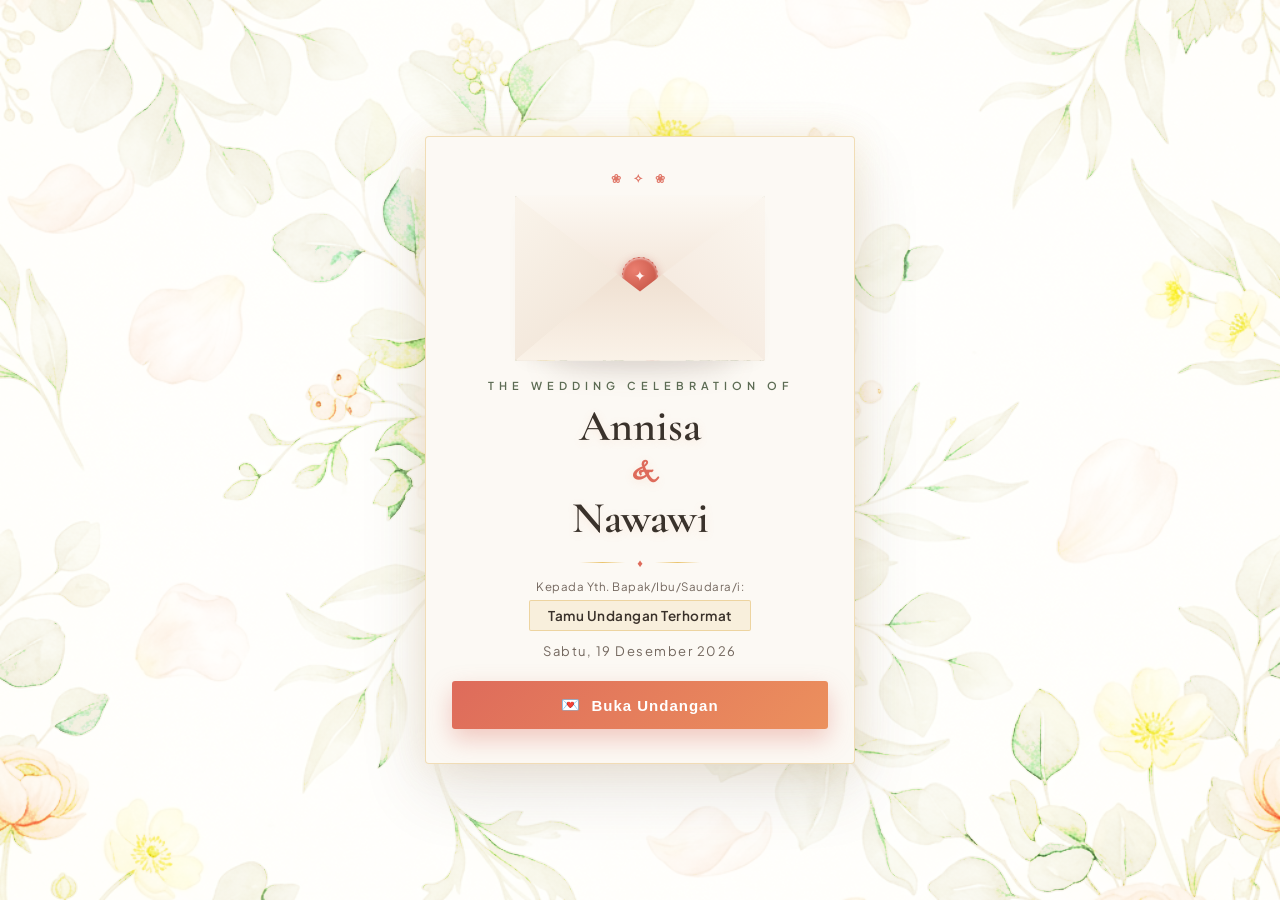
==== commit 30416df0: "Add files via upload" ====
--- a/index.html
+++ b/index.html
@@ -66,10 +66,10 @@
       <span class="nav-icon">✉</span>
       <span class="nav-text">RSVP</span>
     </a>
-    <a href="game.html" class="nav-item" title="Mini Game Catch Love">
+    <button type="button" class="nav-item" id="navGameBtn" title="Pilih Game Pernikahan" aria-haspopup="dialog">
       <span class="nav-icon">🎮</span>
       <span class="nav-text">Game</span>
-    </a>
+    </button>
   </nav>
 
   <!-- Initial Opening Card & 3D Envelope Overlay -->
@@ -724,11 +724,11 @@
             <span class="couple-signature">Annisa &amp; Nawawi</span>
           </p>
 
-          <div style="margin-top: 32px;">
-            <a href="game.html" class="explore-btn"
-              style="margin-top: 0; background: linear-gradient(135deg, rgba(255, 117, 151, 0.25), rgba(212, 175, 55, 0.25)); border-color: rgba(255, 117, 151, 0.45);">
-              <span>🎮 Mainkan Mini-Game: Catch The Love!</span>
-            </a>
+          <div style="margin-top: 32px; display: flex; flex-wrap: wrap; justify-content: center; gap: 12px;">
+            <button type="button" class="explore-btn open-game-modal"
+              style="margin-top: 0; background: linear-gradient(135deg, #DE6B5B, #EB8E5D); color: #FFFFFF; border: none; cursor: pointer; box-shadow: 0 8px 24px rgba(222, 107, 91, 0.3);">
+              <span>🎮 Pilih &amp; Mainkan Mini Game ❤️</span>
+            </button>
           </div>
         </div>
 
@@ -741,6 +741,54 @@
       </div>
     </section>
   </main>
+
+  <!-- Wedding Mini Game Selection Modal -->
+  <div class="game-modal" id="gameSelectModal" aria-hidden="true" role="dialog" aria-labelledby="gameModalTitle">
+    <div class="game-modal-backdrop" id="gameModalBackdrop"></div>
+    <div class="game-modal-card">
+      <button type="button" class="game-modal-close" id="gameModalClose" aria-label="Tutup Pilihan Game">&times;</button>
+      
+      <div class="game-modal-header">
+        <span class="game-modal-badge">❀ WEDDING MINI GAMES ❀</span>
+        <h2 class="game-modal-title" id="gameModalTitle">Pilih Mini Game Romantis ❤️</h2>
+        <p class="game-modal-sub">
+          Rayakan momen bahagia kami dengan memainkan mini game spesial pernikahan Annisa &amp; Nawawi:
+        </p>
+      </div>
+
+      <div class="game-options-grid">
+        <!-- Option 1: Catch The Love -->
+        <div class="game-option-card">
+          <span class="game-option-tag">🎯 Casual Reflex</span>
+          <div class="game-option-avatar">
+            <img src="assets/cartoon-bride.png" alt="Catch The Love" />
+          </div>
+          <h3 class="game-option-name">Catch The Love</h3>
+          <p class="game-option-desc">
+            Bantu pengantin menangkap bunga, cincin permata, dan hati cinta yang berjatuhan sebelum waktu habis!
+          </p>
+          <a href="game.html" class="game-option-btn game-btn-catch">
+            <span>Mainkan Catch The Love 🌸</span>
+          </a>
+        </div>
+
+        <!-- Option 2: Run to Love (Platformer) -->
+        <div class="game-option-card">
+          <span class="game-option-tag platformer-tag">🎮 2D Platformer</span>
+          <div class="game-option-avatar">
+            <img src="assets/cartoon-groom.png" alt="Run to Love" />
+          </div>
+          <h3 class="game-option-name">Run to Love ❤️</h3>
+          <p class="game-option-desc">
+            Petualangan lari satu tangan melompati jurang &amp; rintangan untuk bersatu di pelaminan bunga impian!
+          </p>
+          <a href="platformer.html" class="game-option-btn game-btn-run">
+            <span>Mainkan Run to Love 🎮</span>
+          </a>
+        </div>
+      </div>
+    </div>
+  </div>
 
   <!-- Lightbox Modal for Gallery Photos -->
   <div class="lightbox-modal" id="lightboxModal" aria-hidden="true">
--- a/style.css
+++ b/style.css
@@ -2239,4 +2239,243 @@
   .scroll-hint {
     bottom: 78px;
   }
+}
+
+/* ==========================================================================
+   GAME SELECTION MODAL
+   ========================================================================== */
+button.nav-item {
+  background: transparent;
+  border: none;
+  cursor: pointer;
+  font-family: inherit;
+}
+
+.game-modal {
+  position: fixed;
+  inset: 0;
+  z-index: 2100;
+  display: none;
+  align-items: center;
+  justify-content: center;
+  padding: 20px;
+}
+
+.game-modal.active {
+  display: flex;
+}
+
+.game-modal-backdrop {
+  position: absolute;
+  inset: 0;
+  background: rgba(58, 50, 43, 0.78);
+  backdrop-filter: blur(14px);
+  -webkit-backdrop-filter: blur(14px);
+}
+
+.game-modal-card {
+  position: relative;
+  z-index: 2;
+  width: 100%;
+  max-width: 580px;
+  background: #FAF6EF;
+  border: 1px solid rgba(220, 168, 66, 0.5);
+  border-radius: 4px;
+  box-shadow: 0 25px 60px rgba(58, 50, 43, 0.35);
+  padding: 32px 26px 28px;
+  animation: gameModalEntrance 0.32s cubic-bezier(0.16, 1, 0.3, 1);
+  max-height: 90vh;
+  overflow-y: auto;
+}
+
+@keyframes gameModalEntrance {
+  0% {
+    opacity: 0;
+    transform: scale(0.92) translateY(20px);
+  }
+  100% {
+    opacity: 1;
+    transform: scale(1) translateY(0);
+  }
+}
+
+.game-modal-close {
+  position: absolute;
+  top: 14px;
+  right: 14px;
+  width: 34px;
+  height: 34px;
+  border-radius: 2px;
+  background: #FFFFFF;
+  border: 1px solid rgba(115, 103, 94, 0.2);
+  color: var(--warm-charcoal);
+  font-size: 20px;
+  line-height: 1;
+  display: flex;
+  align-items: center;
+  justify-content: center;
+  cursor: pointer;
+  transition: all 0.2s ease;
+}
+
+.game-modal-close:hover {
+  background: var(--coral-blush);
+  color: #FFFFFF;
+  border-color: var(--coral-blush);
+}
+
+.game-modal-header {
+  text-align: center;
+  margin-bottom: 24px;
+}
+
+.game-modal-badge {
+  display: inline-block;
+  font-size: 10px;
+  letter-spacing: 2px;
+  font-weight: 700;
+  text-transform: uppercase;
+  color: var(--coral-blush);
+  margin-bottom: 6px;
+}
+
+.game-modal-title {
+  font-family: var(--font-serif);
+  font-size: 28px;
+  font-weight: 700;
+  color: var(--warm-charcoal);
+  margin-bottom: 6px;
+}
+
+.game-modal-sub {
+  font-size: 13px;
+  color: var(--text-muted);
+  line-height: 1.5;
+}
+
+.game-options-grid {
+  display: grid;
+  grid-template-columns: repeat(2, 1fr);
+  gap: 16px;
+}
+
+@media (max-width: 540px) {
+  .game-options-grid {
+    grid-template-columns: 1fr;
+  }
+}
+
+.game-option-card {
+  background: #FFFFFF;
+  border: 1px solid rgba(220, 168, 66, 0.4);
+  border-radius: 4px;
+  padding: 22px 18px;
+  display: flex;
+  flex-direction: column;
+  align-items: center;
+  text-align: center;
+  text-decoration: none;
+  transition: all 0.25s ease;
+  position: relative;
+  box-shadow: 0 4px 16px rgba(90, 70, 55, 0.05);
+}
+
+.game-option-card:hover {
+  transform: translateY(-4px);
+  box-shadow: 0 14px 28px rgba(90, 70, 55, 0.12);
+  border-color: var(--coral-blush);
+}
+
+.game-option-tag {
+  font-size: 10px;
+  font-weight: 700;
+  text-transform: uppercase;
+  letter-spacing: 1px;
+  padding: 3px 8px;
+  border-radius: 2px;
+  background: var(--sage-light);
+  color: var(--sage-deep);
+  margin-bottom: 12px;
+}
+
+.game-option-tag.platformer-tag {
+  background: rgba(222, 107, 91, 0.12);
+  color: var(--coral-blush);
+}
+
+.game-option-avatar {
+  width: 76px;
+  height: 76px;
+  border-radius: 4px;
+  background: var(--butter-soft);
+  border: 1px solid rgba(234, 196, 110, 0.4);
+  display: flex;
+  align-items: center;
+  justify-content: center;
+  margin-bottom: 12px;
+  overflow: hidden;
+  transition: transform 0.3s ease;
+}
+
+.game-option-card:hover .game-option-avatar {
+  transform: scale(1.08) rotate(2deg);
+}
+
+.game-option-avatar img {
+  width: 64px;
+  height: 64px;
+  object-fit: contain;
+}
+
+.game-option-name {
+  font-family: var(--font-serif);
+  font-size: 20px;
+  font-weight: 700;
+  color: var(--warm-charcoal);
+  margin-bottom: 6px;
+}
+
+.game-option-desc {
+  font-size: 12px;
+  color: var(--text-muted);
+  line-height: 1.5;
+  margin-bottom: 18px;
+  flex: 1;
+}
+
+.game-option-btn {
+  width: 100%;
+  padding: 10px 14px;
+  border-radius: 2px;
+  font-size: 12px;
+  font-weight: 700;
+  display: inline-flex;
+  align-items: center;
+  justify-content: center;
+  gap: 6px;
+  text-decoration: none;
+  transition: all 0.2s ease;
+}
+
+.game-btn-catch {
+  background: var(--sage-light);
+  border: 1px solid var(--border-sage);
+  color: var(--sage-deep);
+}
+
+.game-option-card:hover .game-btn-catch {
+  background: var(--sage-green);
+  color: #FFFFFF;
+}
+
+.game-btn-run {
+  background: linear-gradient(135deg, #DE6B5B, #EB8E5D);
+  border: 1px solid var(--coral-blush);
+  color: #FFFFFF;
+  box-shadow: 0 4px 14px rgba(222, 107, 91, 0.28);
+}
+
+.game-option-card:hover .game-btn-run {
+  background: linear-gradient(135deg, #C45142, #DE6B5B);
+  box-shadow: 0 6px 18px rgba(222, 107, 91, 0.4);
 }
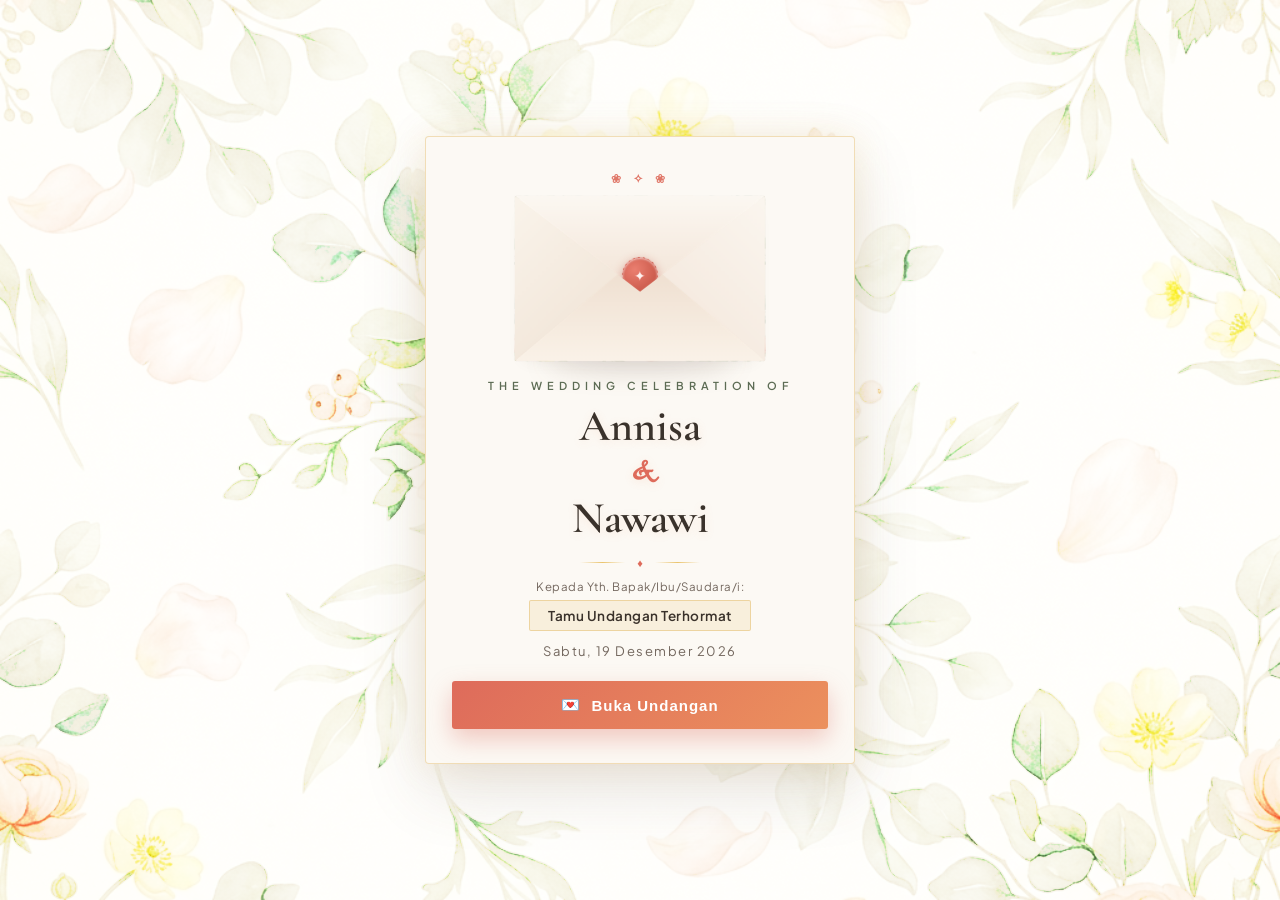
==== commit 1d64ce2d: "Add files via upload" ====
--- a/index.html
+++ b/index.html
@@ -33,7 +33,7 @@
   <audio id="bgMusic" src="assets/music.mp3" loop preload="auto"></audio>
 
   <!-- Floating Audio Control Button -->
-  <button id="musicToggle" class="music-btn" aria-label="Toggle Musik Latar" title="Putar / Hentikan Musik">
+  <button id="musicToggle" class="music-btn" aria-label="Toggle Musik Latar" title="Putar / Hentikan Musik: Vitamin U - Paul Partohap">
     <div class="vinyl-disc">
       <div class="vinyl-center"></div>
     </div>
@@ -87,7 +87,7 @@
             <h2>Annisa</h2>
             <span class="amp">&</span>
             <h2>Nawawi</h2>
-            <p class="letter-date">20 . 12 . 2026</p>
+            <p class="letter-date">19 . 12 . 2026</p>
           </div>
 
           <div class="left"></div>
@@ -149,9 +149,9 @@
 
         <div class="hero-date-pill">
           <span class="calendar-icon">📅</span>
-          <span>Minggu, 19 Desember 2026</span>
+          <span>Sabtu, 19 Desember 2026</span>
           <span class="dot-sep">•</span>
-          <span>Jakarta, Indonesia</span>
+          <span>Gd. Aula Kementrian Agama</span>
         </div>
 
         <!-- Live Countdown Timer -->
@@ -200,19 +200,16 @@
           <div class="quote-decor bottom-right">❧</div>
 
           <div class="arabic-script">
-            وَمِنْ آيَاتِهِ أَنْ خَلَقَ لَكُمْ مِنْ أَنْفُسِكُمْ أَزْوَاجًا لِتَسْكُنُوا إِلَيْهَا وَجَعَلَ بَيْنَكُمْ
-            مَوَدَّةً وَرَحْمَةً ۚ إِنَّ فِي ذَٰلِكَ لَآيَاتٍ لِقَوْمٍ يَتَفَكَّرُونَ
+            وَمِنْ كُلِّ شَيْءٍ خَلَقْنَا زَوْجَيْنِ لَعَلَّكُمْ تَذَكَّرُوْنَ ٤٩
           </div>
 
           <div class="gold-line"></div>
 
           <p class="quote-translation">
-            "Dan di antara tanda-tanda (kebesaran)-Nya ialah Dia menciptakan pasangan-pasangan untukmu dari jenismu
-            sendiri, agar kamu cenderung dan merasa tenteram kepadanya, dan Dia menjadikan di antaramu rasa kasih dan
-            sayang. Sungguh, pada yang demikian itu benar-benar terdapat tanda-tanda bagi kaum yang berpikir."
-          </p>
-
-          <span class="quote-source">QS. Ar-Rum : 21</span>
+            "Dan segala sesuatu Kami ciptakan berpasang-pasangan agar kamu mengingat (kebesaran Allah)."
+          </p>
+
+          <span class="quote-source">QS. Az-Zariyat : 49</span>
         </div>
       </div>
     </section>
@@ -234,17 +231,17 @@
           <div class="profile-card tilt-card reveal-3d" data-tilt>
             <div class="profile-image-container">
               <div class="image-inner">
-                <img src="assets/groom.jpg" alt="Foto Nawawi" class="profile-img" />
+                <img src="assets/groom.jpg" alt="Foto Muhammad Nawawi" class="profile-img" />
               </div>
               <div class="badge-role">The Groom</div>
             </div>
 
             <div class="profile-info">
-              <h3 class="profile-name">Nawawi</h3>
+              <h3 class="profile-name">Muhammad Nawawi</h3>
               <p class="profile-parents">
-                Putra Pertama dari<br />
-                <strong>Bpk.... </strong> &amp;<br />
-                <strong>Ibu...</strong>
+                Putra Pertama dari 6 bersaudara<br />
+                <strong>Bpk. Umar Faruk</strong> &amp;<br />
+                <strong>Ibu Siti Rogayah</strong>
               </p>
               <div class="profile-social">
                 <a href="https://instagram.com" target="_blank" rel="noopener noreferrer" class="social-chip">
@@ -268,22 +265,22 @@
           <div class="profile-card tilt-card reveal-3d" data-tilt>
             <div class="profile-image-container">
               <div class="image-inner">
-                <img src="assets/bride.jpg" alt="Foto Annisa" class="profile-img" />
+                <img src="assets/bride.jpg" alt="Foto Annisa Octaviani Marola" class="profile-img" />
               </div>
               <div class="badge-role">The Bride</div>
             </div>
 
             <div class="profile-info">
-              <h3 class="profile-name">Annisa Marola</h3>
+              <h3 class="profile-name">Annisa Octaviani Marola</h3>
               <p class="profile-parents">
-                Putri Kedua dari<br />
+                Putri Pertama dari 2 bersaudara<br />
                 <strong>Bpk. Rahmad Marola</strong> &amp;<br />
                 <strong>Ibu Sumiarsih</strong>
               </p>
               <div class="profile-social">
                 <a href="https://instagram.com" target="_blank" rel="noopener noreferrer" class="social-chip">
                   <span class="ig-icon">📸</span>
-                  <span>@annisamarola</span>
+                  <span>@annisaom</span>
                 </a>
               </div>
             </div>
@@ -292,77 +289,63 @@
       </div>
     </section>
 
-    <!-- 4. OUR LOVE STORY (3D SCROLL TIMELINE) -->
+    <!-- 4. LOVE STORY: ONCE UPON A LOBBY (SKETCH DESIGN) -->
     <section class="story-section scene" id="story">
       <div class="section-container">
-        <div class="section-header reveal-3d">
-          <span class="section-eyebrow">OUR JOURNEY</span>
-          <h2 class="section-title">Kisah Cinta Kami</h2>
-          <p class="section-subtitle">
-            Setiap kisah cinta itu indah, namun kisah kami adalah yang paling kami syukuri.
-          </p>
-        </div>
-
-        <div class="timeline-container">
-          <div class="timeline-line"></div>
-
-          <!-- Story Item 1 -->
-          <div class="timeline-item reveal-3d left-item">
-            <div class="timeline-dot">
-              <span>✦</span>
-            </div>
-            <div class="timeline-card tilt-card">
-              <span class="timeline-year">Tahun 2020</span>
-              <h3 class="timeline-title">Pertemuan Pertama</h3>
-              <p class="timeline-text">
-                Berawal dari pertemuan tak sengaja dalam sebuah seminar kreatif di Jakarta Selatan. Percakapan singkat
-                tentang impian dan secangkir kopi hangat ternyata menjadi awal mula jalan takdir kami.
-              </p>
-            </div>
-          </div>
-
-          <!-- Story Item 2 -->
-          <div class="timeline-item reveal-3d right-item">
-            <div class="timeline-dot">
-              <span>♥</span>
-            </div>
-            <div class="timeline-card tilt-card">
-              <span class="timeline-year">Tahun 2022</span>
-              <h3 class="timeline-title">Menjalin Cerita &amp; Komitmen</h3>
-              <p class="timeline-text">
-                Setelah melewati berbagai momen tawa, suka, dan duka bersama, kami menyadari bahwa kami saling
-                melengkapi. Kami berkomitmen untuk saling mendukung dan melangkah menuju masa depan yang sama.
-              </p>
-            </div>
-          </div>
-
-          <!-- Story Item 3 -->
-          <div class="timeline-item reveal-3d left-item">
-            <div class="timeline-dot">
-              <span>💍</span>
-            </div>
-            <div class="timeline-card tilt-card">
-              <span class="timeline-year">Tahun 2025</span>
-              <h3 class="timeline-title">Momen Pertunangan</h3>
-              <p class="timeline-text">
-                Dengan penuh ketulusan di hadapan kedua keluarga besar yang kami hormati, kami melangkah ke babak yang
-                lebih dalam. Janji suci pertunangan diikrarkan sebagai restu menuju hari pernikahan.
-              </p>
-            </div>
-          </div>
-
-          <!-- Story Item 4 -->
-          <div class="timeline-item reveal-3d right-item">
-            <div class="timeline-dot">
-              <span>🕊</span>
-            </div>
-            <div class="timeline-card tilt-card highlight-card">
-              <span class="timeline-year">19 Desember 2026</span>
-              <h3 class="timeline-title">Menuju Keabadian (The Big Day)</h3>
-              <p class="timeline-text">
-                Kini, dengan restu orang tua dan doa dari Anda sekalian, kami bersiap mengucap janji suci pernikahan
-                untuk menyatukan dua hati dan dua keluarga dalam naungan cinta selamanya.
-              </p>
+        <div class="story-sketch-container">
+          <!-- 1. Header: Once Upon A Lobby -->
+          <div class="story-sketch-header reveal-3d">
+            <div class="story-sketch-badge-wrap">
+              <div class="sketch-badge-magenta">Once Upon A Lobby</div>
+              <div class="sketch-tag-orange">ini kisah awal bertemu</div>
+            </div>
+            <p class="story-lobby-quote">
+              Dari satu lobi game yang sama, kita bertemu.<br />
+              <em>From random teammates to soulmates for life</em>
+            </p>
+          </div>
+
+          <!-- 2. Block: Hello, Teammates! (Foto Awal Bertemu) -->
+          <div class="story-sketch-block reveal-3d">
+            <div class="story-sketch-badge-wrap">
+              <div class="sketch-badge-magenta">Hello, Teammates!</div>
+              <div class="sketch-tag-orange">ini foto awal bertemu</div>
+            </div>
+            <div class="story-sketch-card tilt-card">
+              <div class="story-card-photo">
+                <img src="assets/first-meet.jpg" alt="Hello, Teammates! - Foto Awal Bertemu" loading="lazy" style="object-position: center 25%;" />
+                <div class="story-photo-overlay">
+                  <span class="story-photo-date">📅 Minggu, 14 April 2024</span>
+                </div>
+              </div>
+              <div class="story-card-content">
+                <h3 class="story-card-title">Momen Pertemuan Pertama</h3>
+                <p class="story-card-desc">
+                  Dari satu lobi game yang sama, takdir mempertemukan kami berdua. Berawal dari rekan setim acak dalam permainan hingga perjumpaan nyata pertama pada Minggu, 14 April 2024. Obrolan hangat dan tawa ceria mengalir begitu alami, membuka lembaran cerita cinta yang indah.
+                </p>
+              </div>
+            </div>
+          </div>
+
+          <!-- 3. Block: Locked In (Foto Lamaran) -->
+          <div class="story-sketch-block reveal-3d">
+            <div class="story-sketch-badge-wrap">
+              <div class="sketch-badge-magenta">Locked In</div>
+              <div class="sketch-tag-orange">ini foto lamaran</div>
+            </div>
+            <div class="story-sketch-card tilt-card">
+              <div class="story-card-photo">
+                <img src="assets/lamaran.jpg" alt="Locked In - Foto Lamaran" loading="lazy" style="object-position: center 20%;" />
+                <div class="story-photo-overlay">
+                  <span class="story-photo-date">💍 Minggu, 31 Mei 2026</span>
+                </div>
+              </div>
+              <div class="story-card-content">
+                <h3 class="story-card-title">Ikatan Janji Suci Lamaran</h3>
+                <p class="story-card-desc">
+                  Dua hati yang telah saling melengkapi dan berkomitmen mengikat janji suci di hadapan kedua keluarga besar tercinta pada tanggal 31 Mei 2026. Dengan restu hangat dan ketulusan niat, kami mantap mengunci komitmen bersama melangkah menuju pelaminan.
+                </p>
+              </div>
             </div>
           </div>
         </div>
@@ -382,7 +365,7 @@
 
         <div class="events-grid">
           <!-- AKAD NIKAH -->
-          <div class="event-box tilt-card reveal-3d" data-tilt>
+          <div class="event-box reveal-3d">
             <div class="event-badge">AKAD NIKAH</div>
             <div class="event-icon-circle">💍</div>
             <h3 class="event-name">Akad Nikah</h3>
@@ -394,28 +377,27 @@
             </div>
             <div class="event-detail-item">
               <span class="detail-icon">⏰</span>
-              <span>08.00 - 10.00 WIB</span>
+              <span>08.00 WIB - Selesai</span>
             </div>
             <div class="event-detail-item">
               <span class="detail-icon">📍</span>
-              <span><strong>Glass House, Plataran Hutan Kota</strong><br />Jl. Jend. Sudirman Kav. 54-55, Senayan,
-                Jakarta Pusat</span>
+              <span><strong>Gd. Aula Kementrian Agama</strong><br />Jl. Terusan I Gusti Ngurah Rai, RT.5/RW.11, Pd. Kopi, Kec. Duren Sawit, Kota Jakarta Timur, Daerah Khusus Ibukota Jakarta 17134</span>
             </div>
 
             <div class="event-actions">
-              <a href="https://calendar.google.com/calendar/render?action=TEMPLATE&text=Akad+Nikah+Annisa+%26+Nawawi&dates=20261220T010000Z/20261220T030000Z&details=Pernikahan+Annisa+%26+Nawawi+di+Plataran+Hutan+Kota+Senayan+Jakarta&location=Plataran+Hutan+Kota+Senayan+Jakarta"
+              <a href="https://calendar.google.com/calendar/render?action=TEMPLATE&text=Akad+Nikah+Annisa+%26+Nawawi&dates=20261219T010000Z/20261219T030000Z&details=Akad+Nikah+Annisa+%26+Nawawi+di+Gd.+Aula+Kementrian+Agama&location=Gd.+Aula+Kementrian+Agama,+Jl.+Terusan+I+Gusti+Ngurah+Rai,+RT.5/RW.11,+Pd.+Kopi,+Kec.+Duren+Sawit,+Jakarta+Timur"
                 target="_blank" rel="noopener noreferrer" class="action-btn calendar-btn">
                 <span>📅 Simpan di Kalender</span>
               </a>
-              <a href="https://maps.google.com/?q=Plataran+Hutan+Kota+Senayan+Jakarta" target="_blank"
+              <a href="https://maps.app.goo.gl/Bi3dsRSznBDU4RLW7" target="_blank"
                 rel="noopener noreferrer" class="action-btn map-btn">
-                <span>🗺 Petunjuk Lokasi (Maps)</span>
+                <span>🗺 Petunjuk Lokasi (Gd. Aula Kementrian Agama)</span>
               </a>
             </div>
           </div>
 
           <!-- RESEPSI PERNIKAHAN -->
-          <div class="event-box tilt-card reveal-3d highlight-event" data-tilt>
+          <div class="event-box reveal-3d highlight-event">
             <div class="event-badge highlight">RESEPSI PERNIKAHAN</div>
             <div class="event-icon-circle">🥂</div>
             <h3 class="event-name">Resepsi Pernikahan</h3>
@@ -427,22 +409,21 @@
             </div>
             <div class="event-detail-item">
               <span class="detail-icon">⏰</span>
-              <span>11.00 - 14.00 WIB</span>
+              <span>11.00 - 13.00 WIB</span>
             </div>
             <div class="event-detail-item">
               <span class="detail-icon">📍</span>
-              <span><strong>Grand Ballroom, Plataran Hutan Kota</strong><br />Jl. Jend. Sudirman Kav. 54-55, Senayan,
-                Jakarta Pusat</span>
+              <span><strong>Gd. Aula Kementrian Agama</strong><br />Jl. Terusan I Gusti Ngurah Rai, RT.5/RW.11, Pd. Kopi, Kec. Duren Sawit, Kota Jakarta Timur, Daerah Khusus Ibukota Jakarta 17134</span>
             </div>
 
             <div class="event-actions">
-              <a href="https://calendar.google.com/calendar/render?action=TEMPLATE&text=Resepsi+Pernikahan+Annisa+%26+Nawawi&dates=20261220T040000Z/20261220T070000Z&details=Resepsi+Pernikahan+Annisa+%26+Nawawi+di+Grand+Ballroom+Plataran+Hutan+Kota+Senayan&location=Plataran+Hutan+Kota+Senayan+Jakarta"
+              <a href="https://calendar.google.com/calendar/render?action=TEMPLATE&text=Resepsi+Pernikahan+Annisa+%26+Nawawi&dates=20261219T040000Z/20261219T060000Z&details=Resepsi+Pernikahan+Annisa+%26+Nawawi+di+Gd.+Aula+Kementrian+Agama&location=Gd.+Aula+Kementrian+Agama,+Jl.+Terusan+I+Gusti+Ngurah+Rai,+RT.5/RW.11,+Pd.+Kopi,+Kec.+Duren+Sawit,+Jakarta+Timur"
                 target="_blank" rel="noopener noreferrer" class="action-btn calendar-btn">
                 <span>📅 Simpan di Kalender</span>
               </a>
-              <a href="https://maps.google.com/?q=Plataran+Hutan+Kota+Senayan+Jakarta" target="_blank"
+              <a href="https://maps.app.goo.gl/Bi3dsRSznBDU4RLW7" target="_blank"
                 rel="noopener noreferrer" class="action-btn map-btn">
-                <span>🗺 Petunjuk Lokasi (Maps)</span>
+                <span>🗺 Petunjuk Lokasi (Gd. Aula Kementrian Agama)</span>
               </a>
             </div>
           </div>
@@ -451,120 +432,108 @@
         <!-- Maps Embed Card -->
         <div class="maps-card reveal-3d">
           <div class="maps-card-header">
-            <span class="maps-title">Lokasi Acara : Plataran Hutan Kota Senayan</span>
+            <span class="maps-title">Lokasi Acara : Gd. Aula Kementrian Agama</span>
           </div>
           <div class="maps-frame-wrapper">
-            <iframe title="Peta Lokasi Pernikahan Annisa & Nawawi"
-              src="https://www.google.com/maps/embed?pb=!1m18!1m12!1m3!1d3966.3054176465495!2d106.80410407584143!3d-6.223393593764724!2m3!1f0!2f0!3f0!3m2!1i1024!2i768!4f13.1!3m3!1m2!1s0x2e69f1503831bca7%3A0x6bfe3b754876bbf7!2sHutan%20Kota%20by%20Plataran!5e0!3m2!1sid!2sid!4v1700000000000!5m2!1sid!2sid"
+            <iframe title="Peta Lokasi Pernikahan Annisa & Nawawi di Gd. Aula Kementrian Agama"
+              src="https://maps.google.com/maps?q=Gd.+Aula+Kementerian+Agama,+Jl.+Terusan+I+Gusti+Ngurah+Rai,+RT.5/RW.11,+Pd.+Kopi,+Kec.+Duren+Sawit,+Jakarta+Timur&t=&z=16&ie=UTF8&iwloc=&output=embed"
               width="100%" height="320" style="border:0;" allowfullscreen="" loading="lazy"
               referrerpolicy="no-referrer-when-downgrade"></iframe>
           </div>
-        </div>
-      </div>
-    </section>
-
-    <!-- 6. DRESS CODE & GUIDELINES -->
+          <div class="maps-action-bar" style="padding: 16px 20px; background: #FAF6EF; text-align: center; border-top: 1px solid var(--border-light);">
+            <a href="https://maps.app.goo.gl/Bi3dsRSznBDU4RLW7" target="_blank" rel="noopener noreferrer" class="action-btn map-btn" style="width: 100%; max-width: 420px; margin: 0 auto; display: inline-flex;">
+              <span>🗺 Buka Rute di Google Maps (Gd. Aula Kementrian Agama)</span>
+            </a>
+          </div>
+        </div>
+      </div>
+    </section>
+
+    <!-- 5. DRESS CODE & GUIDELINES -->
     <section class="dresscode-section scene" id="dresscode">
       <div class="section-container">
         <div class="dresscode-card tilt-card reveal-3d">
           <span class="section-eyebrow">PANDUAN BUSANA</span>
-          <h2 class="section-title">Dress Code Acara</h2>
-          <p class="dresscode-desc">
-            Terinspirasi oleh palet <em>Sunlit Garden</em> — sentuhan warna hangat bunga taman dan suasana golden hour
-            yang romantis &amp; ceria:
-          </p>
-
-          <div class="swatches-grid">
-            <div class="swatch-item">
-              <div class="swatch-circle" style="background: #DE6B5B;"></div>
-              <span class="swatch-name">Coral Blush</span>
-            </div>
-            <div class="swatch-item">
-              <div class="swatch-circle" style="background: #EB8E5D;"></div>
-              <span class="swatch-name">Apricot</span>
-            </div>
-            <div class="swatch-item">
-              <div class="swatch-circle" style="background: #EAC46E;"></div>
-              <span class="swatch-name">Butter Yellow</span>
-            </div>
-            <div class="swatch-item">
-              <div class="swatch-circle" style="background: #F2C4CE;"></div>
-              <span class="swatch-name">Blush Pink</span>
-            </div>
-            <div class="swatch-item">
-              <div class="swatch-circle" style="background: #FAF6EF; border-color: rgba(126, 143, 115, 0.4);"></div>
-              <span class="swatch-name">Cream</span>
-            </div>
-            <div class="swatch-item">
-              <div class="swatch-circle" style="background: #7E8F73;"></div>
-              <span class="swatch-name">Sage Green</span>
-            </div>
-          </div>
-
+          <h2 class="section-title">Dress Code</h2>
+          <div style="font-size: 38px; margin: 12px 0 6px;">👔 👗</div>
+          <h3 style="font-family: var(--font-serif); font-size: 26px; color: var(--coral-blush); margin-bottom: 8px;">
+            Bebas, Rapi, &amp; Sopan
+          </h3>
+          <p class="dresscode-desc" style="max-width: 500px; margin: 0 auto 16px; font-size: 14px; color: var(--text-muted); line-height: 1.6;">
+            Demi kenyamanan bersama, tamu undangan dipersilakan mengenakan busana yang bebas, rapi, dan sopan untuk menghadiri hari bahagia kami.
+          </p>
           <div class="dresscode-note">
-            <span>❀ Garden Party Attire / Batik Lembut / Gaun Elegan Pastel</span>
-          </div>
-        </div>
-      </div>
-    </section>
-
-    <!-- 7. 3D GALLERY PRE-WEDDING -->
+            <span>❀ Bebas, Rapi, &amp; Sopan</span>
+          </div>
+        </div>
+      </div>
+    </section>
+
+    <!-- 7. 3D GALLERY PRE-WEDDING: CAPTURED MOMENTS -->
     <section class="gallery-section scene" id="gallery">
       <div class="section-container">
-        <div class="section-header reveal-3d">
-          <span class="section-eyebrow">MOMEN TERINDAH</span>
-          <h2 class="section-title">Galeri Pre-Wedding</h2>
-          <p class="section-subtitle">
-            Setiap bingkai foto mengabadikan sekelumit kebahagiaan kami dalam perjalanan menuju pelaminan.
+        <div class="story-sketch-header reveal-3d" style="text-align: center; margin-bottom: 35px;">
+          <div class="story-sketch-badge-wrap">
+            <div class="sketch-badge-magenta">Captured Moments</div>
+            <div class="sketch-tag-orange">ini foto prewed</div>
+          </div>
+          <p class="section-subtitle" style="margin-top: 10px;">
+            Setiap bingkai foto mengabadikan kehangatan, canda tawa, dan kebahagiaan kami dalam perjalanan cinta menuju pelaminan.
           </p>
         </div>
 
         <div class="gallery-grid">
-          <div class="gallery-card tilt-card reveal-3d" data-src="assets/couple.jpg"
-            data-caption="Cinta di Rumah Kaca yang Penuh Cahaya">
-            <img src="assets/couple.jpg" alt="Prewedding Moment 1" loading="lazy" />
+          <!-- Item 1: Prewed Piggyback -->
+          <div class="gallery-card tilt-card reveal-3d" data-src="assets/prewed-piggyback.jpg"
+            data-caption="Melangkah Ceria Bersama - Annisa &amp; Nawawi">
+            <img src="assets/prewed-piggyback.jpg" alt="Melangkah Ceria Bersama" loading="lazy" style="object-position: center 25%;" />
             <div class="gallery-overlay">
-              <span class="zoom-btn">🔍 Lihat Momen</span>
-            </div>
-          </div>
-
-          <div class="gallery-card tilt-card reveal-3d" data-src="assets/gallery-walk.jpg"
-            data-caption="Melangkah Beriringan Menatap Masa Depan">
-            <img src="assets/gallery-walk.jpg" alt="Prewedding Moment 2" loading="lazy" />
+              <span class="zoom-btn">🔍 Lihat Foto</span>
+            </div>
+          </div>
+
+          <!-- Item 2: Prewed Slide -->
+          <div class="gallery-card tilt-card reveal-3d" data-src="assets/prewed-slide.jpg"
+            data-caption="Keseruan Ceria Berdua - Annisa &amp; Nawawi">
+            <img src="assets/prewed-slide.jpg" alt="Keseruan Berdua di Seluncuran" loading="lazy" style="object-position: center 35%;" />
             <div class="gallery-overlay">
-              <span class="zoom-btn">🔍 Lihat Momen</span>
-            </div>
-          </div>
-
-          <div class="gallery-card tilt-card reveal-3d" data-src="assets/gallery-venue.jpg"
-            data-caption="Keindahan Ruang Perayaan Hari Istimewa">
-            <img src="assets/gallery-venue.jpg" alt="Prewedding Moment 3" loading="lazy" />
+              <span class="zoom-btn">🔍 Lihat Foto</span>
+            </div>
+          </div>
+
+          <!-- Item 3: Prewed Bouquet -->
+          <div class="gallery-card tilt-card reveal-3d" data-src="assets/prewed-bouquet.jpg"
+            data-caption="Harmoni Kasih Menatap Masa Depan - Annisa &amp; Nawawi">
+            <img src="assets/prewed-bouquet.jpg" alt="Harmoni Kasih Menatap Masa Depan" loading="lazy" style="object-position: center 30%;" />
             <div class="gallery-overlay">
-              <span class="zoom-btn">🔍 Lihat Momen</span>
-            </div>
-          </div>
-
-          <div class="gallery-card tilt-card reveal-3d" data-src="assets/gallery-rings.jpg"
-            data-caption="Simbol Janji Suci dan Ikatan Abadi">
-            <img src="assets/gallery-rings.jpg" alt="Prewedding Moment 4" loading="lazy" />
+              <span class="zoom-btn">🔍 Lihat Foto</span>
+            </div>
+          </div>
+
+          <!-- Item 4: Prewed Railing -->
+          <div class="gallery-card tilt-card reveal-3d" data-src="assets/prewed-railing.jpg"
+            data-caption="Canda Tawa &amp; Keceriaan Bersama - Annisa &amp; Nawawi">
+            <img src="assets/prewed-railing.jpg" alt="Canda Tawa &amp; Keceriaan Bersama" loading="lazy" style="object-position: center 35%;" />
             <div class="gallery-overlay">
-              <span class="zoom-btn">🔍 Lihat Momen</span>
-            </div>
-          </div>
-
-          <div class="gallery-card tilt-card reveal-3d" data-src="assets/groom.jpg"
-            data-caption="Sang Mempelai Pria - Nawawi">
-            <img src="assets/groom.jpg" alt="Prewedding Moment 5" loading="lazy" />
+              <span class="zoom-btn">🔍 Lihat Foto</span>
+            </div>
+          </div>
+
+          <!-- Item 5: Prewed Cheeks / Head on Lap -->
+          <div class="gallery-card tilt-card reveal-3d" data-src="assets/prewed-cheeks.jpg"
+            data-caption="Momen Manis Penuh Kehangatan - Annisa &amp; Nawawi">
+            <img src="assets/prewed-cheeks.jpg" alt="Momen Manis Penuh Kehangatan" loading="lazy" style="object-position: center 35%;" />
             <div class="gallery-overlay">
-              <span class="zoom-btn">🔍 Lihat Momen</span>
-            </div>
-          </div>
-
-          <div class="gallery-card tilt-card reveal-3d" data-src="assets/bride.jpg"
-            data-caption="Sang Mempelai Wanita - Annisa">
-            <img src="assets/bride.jpg" alt="Prewedding Moment 6" loading="lazy" />
+              <span class="zoom-btn">🔍 Lihat Foto</span>
+            </div>
+          </div>
+
+          <!-- Item 6: Prewed Tree Lean -->
+          <div class="gallery-card tilt-card reveal-3d" data-src="assets/prewed-tree.jpg"
+            data-caption="Bersandar Nyaman Penuh Kasih - Annisa &amp; Nawawi">
+            <img src="assets/prewed-tree.jpg" alt="Bersandar Nyaman Penuh Kasih" loading="lazy" style="object-position: center 30%;" />
             <div class="gallery-overlay">
-              <span class="zoom-btn">🔍 Lihat Momen</span>
+              <span class="zoom-btn">🔍 Lihat Foto</span>
             </div>
           </div>
         </div>
@@ -584,35 +553,35 @@
         </div>
 
         <div class="gift-cards-grid">
-          <!-- BANK BCA -->
+          <!-- BANK BRI -->
           <div class="bank-card tilt-card reveal-3d" data-tilt>
             <div class="bank-card-header">
               <div class="chip-graphic"></div>
-              <div class="bank-brand">BCA</div>
+              <div class="bank-brand">BANK BRI</div>
             </div>
             <div class="account-details">
               <span class="acc-label">Nomor Rekening:</span>
-              <span class="acc-number" id="bcaNumber">8271 9028 4410</span>
-              <span class="acc-holder">a.n. Nawawi</span>
-            </div>
-            <button class="copy-btn" data-copy="827190284410" data-label="No. Rekening BCA">
+              <span class="acc-number" id="briNumber">3250 0102 2702 539</span>
+              <span class="acc-holder">a.n. Annisa Octaviani Marola</span>
+            </div>
+            <button class="copy-btn" data-copy="325001022702539" data-label="No. Rekening BRI">
               <span class="copy-icon">📋</span>
               <span>Salin Nomor Rekening</span>
             </button>
           </div>
 
-          <!-- BANK MANDIRI -->
+          <!-- BANK BSI SYARIAH -->
           <div class="bank-card tilt-card reveal-3d" data-tilt>
             <div class="bank-card-header">
               <div class="chip-graphic"></div>
-              <div class="bank-brand">MANDIRI</div>
+              <div class="bank-brand">BSI SYARIAH</div>
             </div>
             <div class="account-details">
               <span class="acc-label">Nomor Rekening:</span>
-              <span class="acc-number" id="mandiriNumber">1370 0192 8472 1</span>
-              <span class="acc-holder">a.n. Annisa Laksmi</span>
-            </div>
-            <button class="copy-btn" data-copy="1370019284721" data-label="No. Rekening Mandiri">
+              <span class="acc-number" id="bsiNumber">7293 0439 51</span>
+              <span class="acc-holder">a.n. Annisa Octaviani Marola</span>
+            </div>
+            <button class="copy-btn" data-copy="7293043951" data-label="No. Rekening BSI">
               <span class="copy-icon">📋</span>
               <span>Salin Nomor Rekening</span>
             </button>
@@ -624,16 +593,16 @@
           <div class="gift-icon-badge">📦</div>
           <h3>Kirim Kado Fisik</h3>
           <p class="gift-address" id="giftAddress">
-            <strong>Kediaman Mempelai:</strong><br />
-            Jl. Senopati No. 45, RT 06 / RW 03, Senayan, Kebayoran Baru, Jakarta Selatan 12190<br />
-            (Penerima: Nawawi / Annisa - Telp: 0812-8899-7722)
-          </p>
-          <button class="copy-btn secondary"
-            data-copy="Jl. Senopati No. 45, Senayan, Kebayoran Baru, Jakarta Selatan 12190 (Penerima: Nawawi / Annisa - Telp: 0812-8899-7722)"
-            data-label="Alamat Pengiriman">
-            <span class="copy-icon">📋</span>
-            <span>Salin Alamat Pengiriman</span>
-          </button>
+            <strong>Konfirmasi Pengiriman Kado Fisik:</strong><br />
+            Untuk pengiriman tanda kasih atau kado fisik, Anda dapat menghubungi mempelai terlebih dahulu melalui kontak WhatsApp.<br />
+            (Penerima: Annisa Octaviani Marola - WhatsApp: 0878-7745-494)
+          </p>
+          <a href="https://wa.me/628787745494?text=Halo%20Annisa%2C%20saya%20ingin%20mengonfirmasi%20pengiriman%20kado%20fisik%20untuk%20pernikahan%20Annisa%20%26%20Nawawi"
+            target="_blank" rel="noopener noreferrer" class="copy-btn secondary"
+            style="display: inline-flex; align-items: center; justify-content: center; gap: 8px; text-decoration: none;">
+            <span class="copy-icon">💬</span>
+            <span>Konfirmasi Pengiriman via WhatsApp</span>
+          </a>
         </div>
       </div>
     </section>
@@ -688,6 +657,15 @@
                 <span>Kirim Ucapan &amp; Konfirmasi</span>
                 <span class="btn-arrow">➤</span>
               </button>
+
+              <button type="button" class="whatsapp-rsvp-btn" id="whatsappRsvpBtn">
+                <span>💬 Konfirmasi via WhatsApp (0878-7745-494)</span>
+              </button>
+
+              <div class="rsvp-contact-info"
+                style="margin-top: 14px; text-align: center; font-size: 12px; color: var(--text-muted); line-height: 1.5;">
+                Narahubung: <strong>Annisa Octaviani Marola</strong> (<a href="https://wa.me/628787745494" target="_blank" rel="noopener noreferrer" style="color: var(--coral-blush); text-decoration: none; font-weight: 600;">0878-7745-494</a>)
+              </div>
             </form>
           </div>
 
@@ -719,8 +697,8 @@
           <p class="closing-arabic">جَزَاكُمُ اللهُ خَيْرًا كَثِيْرًا</p>
           <p class="closing-family">
             Kami yang berbahagia,<br />
-            <strong>Keluarga Besar Bpk. Ramhad Marola &amp; Ibu Sumiarsih</strong><br />
-            <strong>Keluarga Besar Bpk. ... &amp; Ibu ...</strong><br /><br />
+            <strong>Keluarga Bpk. Umar Faruk &amp; Ibu Siti Rogayah</strong><br />
+            <strong>Keluarga Bpk. Rahmad Marola &amp; Ibu Sumiarsih</strong><br /><br />
             <span class="couple-signature">Annisa &amp; Nawawi</span>
           </p>
 
--- a/style.css
+++ b/style.css
@@ -211,6 +211,24 @@
   box-shadow: 0 10px 30px rgba(90, 70, 55, 0.22);
 }
 
+.music-btn:hover::after {
+  content: "🎵 Vitamin U - Paul Partohap";
+  position: absolute;
+  top: 50%;
+  right: 58px;
+  transform: translateY(-50%);
+  background: rgba(58, 50, 43, 0.92);
+  color: #FFFFFF;
+  padding: 5px 12px;
+  border-radius: 4px;
+  font-size: 11px;
+  font-family: var(--font-sans);
+  font-weight: 600;
+  white-space: nowrap;
+  pointer-events: none;
+  box-shadow: 0 4px 12px rgba(0, 0, 0, 0.2);
+}
+
 .vinyl-disc {
   position: absolute;
   width: 34px;
@@ -1087,6 +1105,7 @@
   width: 100%;
   height: 100%;
   object-fit: cover;
+  object-position: center 18%;
   transition: transform 0.6s ease;
 }
 
@@ -1185,10 +1204,166 @@
 }
 
 /* ==========================================================================
-   4. OUR LOVE STORY (SUNLIT TIMELINE)
+   4. OUR LOVE STORY (ONCE UPON A LOBBY - SKETCH DESIGN)
    ========================================================================== */
 .story-section {
   background: linear-gradient(180deg, #FAF6EF 0%, #F5ECE0 100%);
+  position: relative;
+  overflow: hidden;
+}
+
+.story-sketch-container {
+  max-width: 660px;
+  margin: 0 auto;
+  display: flex;
+  flex-direction: column;
+  gap: 55px;
+}
+
+.story-sketch-header {
+  text-align: center;
+}
+
+.story-sketch-block {
+  display: flex;
+  flex-direction: column;
+  align-items: center;
+  text-align: center;
+  width: 100%;
+}
+
+.story-sketch-badge-wrap {
+  display: inline-flex;
+  flex-direction: column;
+  align-items: center;
+  position: relative;
+  margin-bottom: 22px;
+}
+
+.sketch-badge-magenta {
+  background: #D81B60;
+  color: #FFFFFF;
+  font-family: var(--font-serif);
+  font-size: clamp(22px, 4vw, 28px);
+  font-weight: 600;
+  letter-spacing: 0.5px;
+  padding: 8px 28px;
+  border-radius: 2px;
+  box-shadow: 0 6px 20px rgba(216, 27, 96, 0.28);
+  display: inline-block;
+  position: relative;
+  z-index: 2;
+}
+
+.sketch-tag-orange {
+  background: #EB8E5D;
+  color: #FFFFFF;
+  font-family: var(--font-sans);
+  font-size: 11.5px;
+  font-weight: 700;
+  letter-spacing: 0.5px;
+  padding: 4px 14px;
+  border-radius: 2px;
+  box-shadow: 0 4px 12px rgba(235, 142, 93, 0.35);
+  display: inline-block;
+  margin-top: -8px;
+  margin-left: 50px;
+  position: relative;
+  z-index: 3;
+}
+
+.story-lobby-quote {
+  font-family: var(--font-serif);
+  font-size: clamp(20px, 3.8vw, 25px);
+  line-height: 1.5;
+  color: #9C1B48;
+  margin: 18px auto 0;
+  max-width: 600px;
+  font-weight: 600;
+}
+
+.story-lobby-quote em {
+  display: block;
+  font-size: clamp(16px, 3vw, 20px);
+  font-style: italic;
+  font-weight: 400;
+  color: var(--coral-blush);
+  margin-top: 8px;
+}
+
+.story-sketch-card {
+  width: 100%;
+  background: #FFFFFF;
+  border-radius: 4px;
+  border: 1px solid var(--border-gold);
+  box-shadow: 0 15px 40px rgba(90, 70, 55, 0.12);
+  overflow: hidden;
+  transition: transform 0.35s ease, box-shadow 0.35s ease;
+}
+
+.story-sketch-card:hover {
+  box-shadow: 0 20px 50px rgba(90, 70, 55, 0.18);
+}
+
+.story-card-photo {
+  position: relative;
+  width: 100%;
+  background: #FDFBF7;
+}
+
+.story-card-photo img {
+  width: 100%;
+  height: auto;
+  max-height: 520px;
+  object-fit: cover;
+  display: block;
+  transition: transform 0.6s cubic-bezier(0.16, 1, 0.3, 1);
+}
+
+.story-sketch-card:hover .story-card-photo img {
+  transform: scale(1.025);
+}
+
+.story-photo-overlay {
+  position: absolute;
+  bottom: 14px;
+  left: 14px;
+  z-index: 2;
+}
+
+.story-photo-date {
+  display: inline-block;
+  padding: 6px 14px;
+  border-radius: 2px;
+  background: rgba(255, 255, 255, 0.94);
+  backdrop-filter: blur(8px);
+  -webkit-backdrop-filter: blur(8px);
+  color: var(--warm-charcoal);
+  font-size: 11.5px;
+  font-weight: 700;
+  box-shadow: 0 4px 12px rgba(0, 0, 0, 0.15);
+  border: 1px solid var(--border-gold);
+}
+
+.story-card-content {
+  padding: 24px 28px 28px;
+  text-align: center;
+}
+
+.story-card-title {
+  font-family: var(--font-serif);
+  font-size: 24px;
+  color: var(--warm-charcoal);
+  margin-bottom: 10px;
+  font-weight: 600;
+}
+
+.story-card-desc {
+  font-size: 13.5px;
+  line-height: 1.75;
+  color: var(--text-muted);
+  max-width: 520px;
+  margin: 0 auto;
 }
 
 .timeline-container {
@@ -1285,6 +1460,41 @@
   color: var(--text-muted);
 }
 
+.timeline-photo {
+  width: 100%;
+  border-radius: 4px;
+  overflow: hidden;
+  margin-bottom: 14px;
+  border: 1px solid var(--border-gold);
+  box-shadow: 0 4px 15px rgba(90, 70, 55, 0.1);
+  background: #FDFBF7;
+}
+
+.timeline-photo img {
+  width: 100%;
+  height: 220px;
+  object-fit: cover;
+  display: block;
+  transition: transform 0.6s cubic-bezier(0.16, 1, 0.3, 1);
+}
+
+.timeline-card:hover .timeline-photo img {
+  transform: scale(1.04);
+}
+
+.timeline-tag-pill {
+  display: inline-block;
+  font-size: 10.5px;
+  font-weight: 700;
+  padding: 4px 11px;
+  border-radius: 20px;
+  background: var(--apricot-light);
+  color: var(--coral-blush);
+  border: 1px solid rgba(222, 107, 91, 0.3);
+  margin-bottom: 8px;
+  letter-spacing: 0.5px;
+}
+
 /* ==========================================================================
    5. WEDDING EVENTS (AKAD & RESEPSI)
    ========================================================================== */
@@ -1303,6 +1513,11 @@
   padding: 38px 30px;
   text-align: center;
   background: #FFFFFF;
+  border-radius: var(--radius-card);
+  border: 1px solid var(--border-gold);
+  box-shadow: var(--shadow-card);
+  position: relative;
+  transform: none !important;
 }
 
 .event-badge {
@@ -1378,21 +1593,34 @@
 .event-actions {
   display: flex;
   flex-direction: column;
-  gap: 10px;
+  gap: 12px;
   margin-top: 26px;
+  position: relative;
+  z-index: 50;
+  pointer-events: auto;
 }
 
 .action-btn {
   display: inline-flex;
   align-items: center;
   justify-content: center;
-  padding: 12px 20px;
-  border-radius: 3px;
-  font-size: 12.5px;
+  gap: 8px;
+  min-height: 48px;
+  padding: 13px 22px;
+  border-radius: 4px;
+  font-size: 13px;
   font-weight: 700;
   letter-spacing: 0.5px;
   text-decoration: none;
-  transition: all 0.3s ease;
+  cursor: pointer;
+  position: relative;
+  z-index: 50;
+  pointer-events: auto;
+  touch-action: manipulation;
+  -webkit-tap-highlight-color: rgba(222, 107, 91, 0.2);
+  user-select: none;
+  -webkit-user-select: none;
+  transition: transform 0.2s ease, box-shadow 0.2s ease, background 0.2s ease;
 }
 
 .calendar-btn {
@@ -1402,22 +1630,27 @@
   box-shadow: 0 4px 15px rgba(222, 107, 91, 0.25);
 }
 
-.calendar-btn:hover {
-  background: linear-gradient(135deg, #EB8E5D, #EAC46E);
+.calendar-btn:hover,
+.calendar-btn:active {
+  background: linear-gradient(135deg, #EB8E5D, #DE6B5B);
+  color: #FFFFFF;
   transform: translateY(-2px);
   box-shadow: 0 8px 22px rgba(222, 107, 91, 0.4);
 }
 
 .map-btn {
-  background: var(--sage-light);
-  border: 1px solid var(--border-sage);
-  color: var(--sage-deep);
-}
-
-.map-btn:hover {
-  background: var(--sage-deep);
+  background: linear-gradient(135deg, #54644B, #7E8F73);
+  border: 1px solid rgba(84, 100, 75, 0.4);
+  color: #FFFFFF;
+  box-shadow: 0 4px 14px rgba(84, 100, 75, 0.25);
+}
+
+.map-btn:hover,
+.map-btn:active {
+  background: linear-gradient(135deg, #44523C, #64755B);
   color: #FFFFFF;
   transform: translateY(-2px);
+  box-shadow: 0 8px 20px rgba(84, 100, 75, 0.35);
 }
 
 /* Maps Card Embed */
@@ -1527,6 +1760,88 @@
    ========================================================================== */
 .gallery-section {
   background: linear-gradient(180deg, #F5ECE0 0%, #FAF6EF 100%);
+}
+
+.gallery-tabs {
+  display: flex;
+  flex-wrap: wrap;
+  justify-content: center;
+  gap: 10px;
+  margin-bottom: 28px;
+}
+
+.gallery-tab {
+  padding: 8px 18px;
+  border-radius: 20px;
+  border: 1px solid var(--border-gold);
+  background: #FFFFFF;
+  color: var(--warm-charcoal);
+  font-family: var(--font-sans);
+  font-size: 12.5px;
+  font-weight: 600;
+  cursor: pointer;
+  transition: all 0.25s ease;
+  box-shadow: 0 2px 8px rgba(90, 70, 55, 0.05);
+}
+
+.gallery-tab:hover {
+  border-color: var(--coral-blush);
+  color: var(--coral-blush);
+}
+
+.gallery-tab.active {
+  background: linear-gradient(135deg, #DE6B5B, #EB8E5D);
+  color: #FFFFFF;
+  border-color: transparent;
+  box-shadow: 0 4px 14px rgba(222, 107, 91, 0.28);
+}
+
+.gallery-card-badge {
+  position: absolute;
+  top: 12px;
+  left: 12px;
+  z-index: 2;
+  padding: 5px 11px;
+  border-radius: 2px;
+  background: rgba(255, 255, 255, 0.92);
+  backdrop-filter: blur(6px);
+  -webkit-backdrop-filter: blur(6px);
+  border: 1px solid var(--border-gold);
+  color: var(--warm-charcoal);
+  font-size: 11px;
+  font-weight: 700;
+  letter-spacing: 0.5px;
+  box-shadow: 0 2px 8px rgba(0, 0, 0, 0.1);
+}
+
+.gallery-note-box {
+  margin-top: 26px;
+  padding: 16px 20px;
+  border-radius: 4px;
+  background: var(--butter-soft);
+  border: 1px dashed var(--border-gold);
+  display: flex;
+  align-items: center;
+  gap: 16px;
+  text-align: left;
+}
+
+.gallery-note-icon {
+  font-size: 24px;
+  flex-shrink: 0;
+}
+
+.gallery-note-text strong {
+  color: var(--coral-blush);
+  font-size: 13.5px;
+  display: inline-block;
+  margin-bottom: 2px;
+}
+
+.gallery-note-text span {
+  font-size: 12.5px;
+  color: var(--text-muted);
+  line-height: 1.5;
 }
 
 .gallery-grid {
@@ -1550,6 +1865,7 @@
   width: 100%;
   height: 100%;
   object-fit: cover;
+  object-position: center 20%;
   border-radius: 2px;
   transition: transform 0.7s cubic-bezier(0.16, 1, 0.3, 1);
 }
@@ -1910,6 +2226,33 @@
 .submit-rsvp-btn:hover {
   transform: translateY(-2px);
   box-shadow: 0 15px 35px rgba(222, 107, 91, 0.45);
+}
+
+.whatsapp-rsvp-btn {
+  width: 100%;
+  padding: 13px 18px;
+  border-radius: 3px;
+  background: #25D366;
+  color: #FFFFFF;
+  border: none;
+  font-weight: 700;
+  font-size: 12.5px;
+  letter-spacing: 0.5px;
+  cursor: pointer;
+  display: flex;
+  align-items: center;
+  justify-content: center;
+  gap: 8px;
+  box-shadow: 0 6px 18px rgba(37, 211, 102, 0.28);
+  transition: all 0.3s ease;
+  margin-top: 12px;
+  font-family: var(--font-sans);
+}
+
+.whatsapp-rsvp-btn:hover {
+  background: #20BD5A;
+  transform: translateY(-2px);
+  box-shadow: 0 8px 24px rgba(37, 211, 102, 0.4);
 }
 
 /* Wishes Feed */
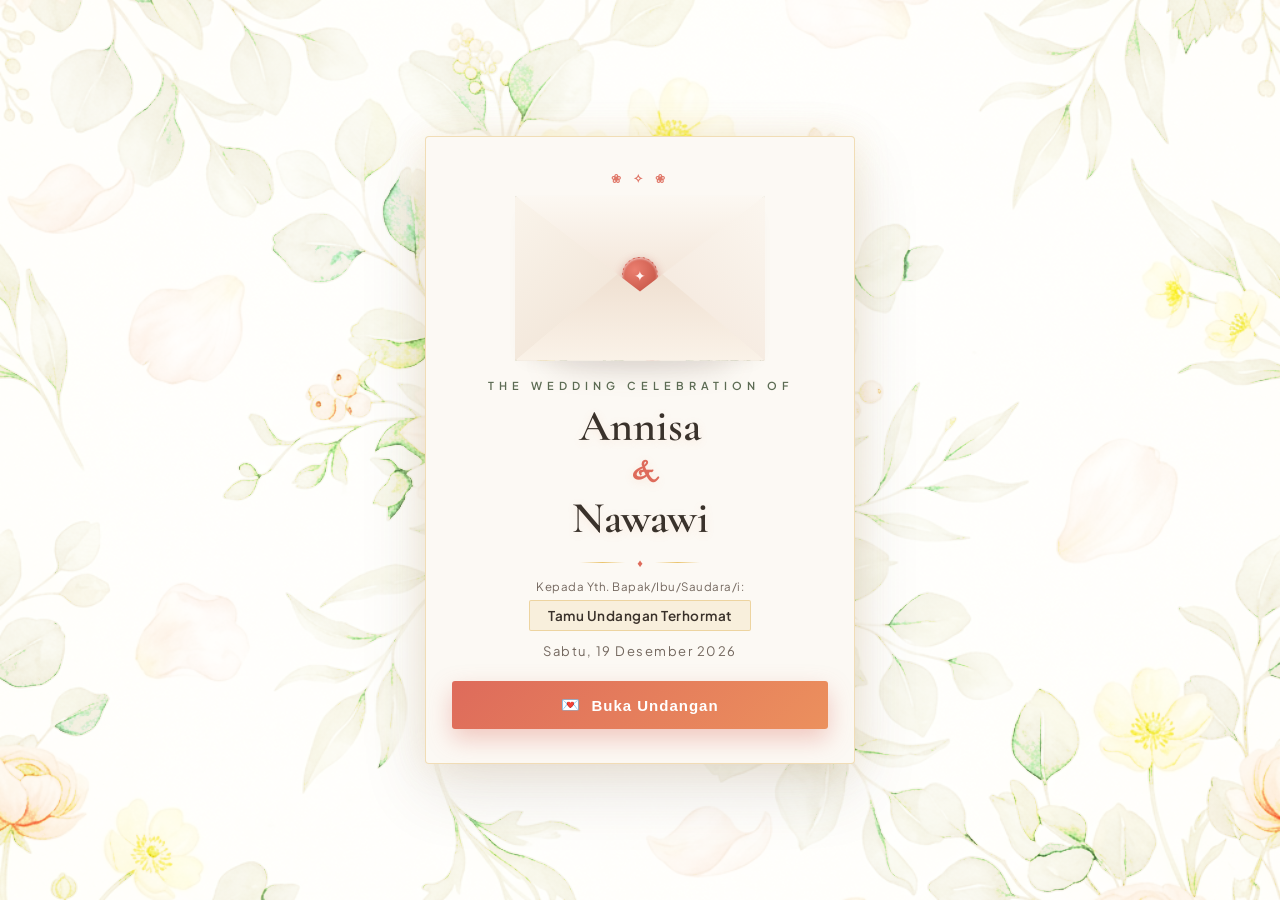
==== commit 42c0d37d: "Update index.html" ====
--- a/index.html
+++ b/index.html
@@ -297,7 +297,6 @@
           <div class="story-sketch-header reveal-3d">
             <div class="story-sketch-badge-wrap">
               <div class="sketch-badge-magenta">Once Upon A Lobby</div>
-              <div class="sketch-tag-orange">ini kisah awal bertemu</div>
             </div>
             <p class="story-lobby-quote">
               Dari satu lobi game yang sama, kita bertemu.<br />
@@ -309,7 +308,6 @@
           <div class="story-sketch-block reveal-3d">
             <div class="story-sketch-badge-wrap">
               <div class="sketch-badge-magenta">Hello, Teammates!</div>
-              <div class="sketch-tag-orange">ini foto awal bertemu</div>
             </div>
             <div class="story-sketch-card tilt-card">
               <div class="story-card-photo">
@@ -320,9 +318,6 @@
               </div>
               <div class="story-card-content">
                 <h3 class="story-card-title">Momen Pertemuan Pertama</h3>
-                <p class="story-card-desc">
-                  Dari satu lobi game yang sama, takdir mempertemukan kami berdua. Berawal dari rekan setim acak dalam permainan hingga perjumpaan nyata pertama pada Minggu, 14 April 2024. Obrolan hangat dan tawa ceria mengalir begitu alami, membuka lembaran cerita cinta yang indah.
-                </p>
               </div>
             </div>
           </div>
@@ -331,7 +326,6 @@
           <div class="story-sketch-block reveal-3d">
             <div class="story-sketch-badge-wrap">
               <div class="sketch-badge-magenta">Locked In</div>
-              <div class="sketch-tag-orange">ini foto lamaran</div>
             </div>
             <div class="story-sketch-card tilt-card">
               <div class="story-card-photo">
@@ -342,9 +336,6 @@
               </div>
               <div class="story-card-content">
                 <h3 class="story-card-title">Ikatan Janji Suci Lamaran</h3>
-                <p class="story-card-desc">
-                  Dua hati yang telah saling melengkapi dan berkomitmen mengikat janji suci di hadapan kedua keluarga besar tercinta pada tanggal 31 Mei 2026. Dengan restu hangat dan ketulusan niat, kami mantap mengunci komitmen bersama melangkah menuju pelaminan.
-                </p>
               </div>
             </div>
           </div>
@@ -475,7 +466,6 @@
         <div class="story-sketch-header reveal-3d" style="text-align: center; margin-bottom: 35px;">
           <div class="story-sketch-badge-wrap">
             <div class="sketch-badge-magenta">Captured Moments</div>
-            <div class="sketch-tag-orange">ini foto prewed</div>
           </div>
           <p class="section-subtitle" style="margin-top: 10px;">
             Setiap bingkai foto mengabadikan kehangatan, canda tawa, dan kebahagiaan kami dalam perjalanan cinta menuju pelaminan.
@@ -697,8 +687,8 @@
           <p class="closing-arabic">جَزَاكُمُ اللهُ خَيْرًا كَثِيْرًا</p>
           <p class="closing-family">
             Kami yang berbahagia,<br />
-            <strong>Keluarga Bpk. Umar Faruk &amp; Ibu Siti Rogayah</strong><br />
-            <strong>Keluarga Bpk. Rahmad Marola &amp; Ibu Sumiarsih</strong><br /><br />
+            <strong>Keluarga Bpk. Rahmad Marola &amp; Ibu Sumiarsih</strong><br />
+            <strong>Keluarga Bpk. Umar Faruk &amp; Ibu Siti Rogayah</strong><br /><br />
             <span class="couple-signature">Annisa &amp; Nawawi</span>
           </p>
 
@@ -788,4 +778,4 @@
   <script src="script.js"></script>
 </body>
 
-</html>+</html>
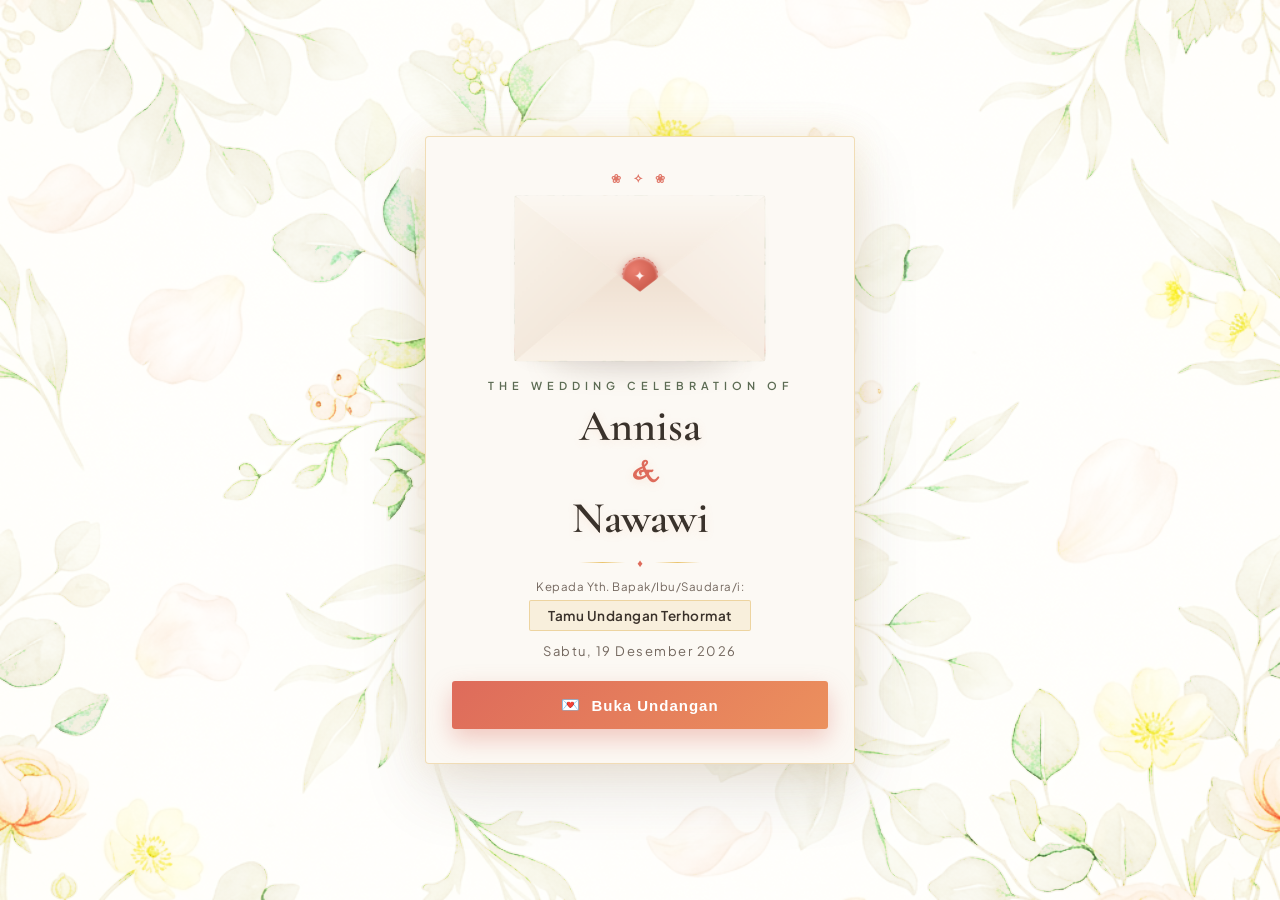
==== commit 0cc4c5ae: "Remove versioning from CSS and JS file links" ====
--- a/index.html
+++ b/index.html
@@ -576,6 +576,23 @@
               <span>Salin Nomor Rekening</span>
             </button>
           </div>
+
+          <!-- BANK MANDIRI -->
+          <div class="bank-card tilt-card reveal-3d" data-tilt>
+            <div class="bank-card-header">
+              <div class="chip-graphic"></div>
+              <div class="bank-brand">BANK MANDIRI</div>
+            </div>
+            <div class="account-details">
+              <span class="acc-label">Nomor Rekening:</span>
+              <span class="acc-number" id="mandiriNumber">1630 0104 5632 8</span>
+              <span class="acc-holder">a.n. Muhammad Nawawi</span>
+            </div>
+            <button class="copy-btn" data-copy="1630010456328" data-label="No. Rekening Mandiri">
+              <span class="copy-icon">📋</span>
+              <span>Salin Nomor Rekening</span>
+            </button>
+          </div>
         </div>
 
         <!-- PHYSICAL GIFT ADDRESS -->
--- a/style.css
+++ b/style.css
@@ -19,7 +19,7 @@
   --sage-green: #7E8F73;
   --sage-light: #EEF3EC;
   --sage-deep: #54644B;
-  
+
   --warm-charcoal: #3A322B;
   --warm-earth: #4F433A;
   --text-main: #3A322B;
@@ -28,7 +28,7 @@
   --gold-primary: #DCA842;
   --gold-secondary: #C28B38;
   --gold-light: #FAF0D9;
-  
+
   --border-gold: rgba(220, 168, 66, 0.38);
   --border-sage: rgba(126, 143, 115, 0.28);
   --border-coral: rgba(222, 107, 91, 0.3);
@@ -63,7 +63,7 @@
 
 body {
   background-color: var(--bg-primary);
-  background-image: 
+  background-image:
     radial-gradient(circle at 12% 15%, rgba(235, 142, 93, 0.08) 0%, transparent 45%),
     radial-gradient(circle at 88% 30%, rgba(234, 196, 110, 0.12) 0%, transparent 45%),
     radial-gradient(circle at 20% 75%, rgba(222, 107, 91, 0.06) 0%, transparent 50%),
@@ -136,9 +136,11 @@
   0% {
     transform: translate(0, 0) scale(1);
   }
+
   50% {
     transform: translate(35px, 40px) scale(1.08);
   }
+
   100% {
     transform: translate(-30px, -20px) scale(0.95);
   }
@@ -171,12 +173,15 @@
     transform: translateY(0) translateX(0) rotate(0deg) scale(0.9);
     opacity: 0;
   }
+
   6% {
     opacity: 1;
   }
+
   88% {
     opacity: 0.95;
   }
+
   100% {
     transform: translateY(115vh) translateX(var(--drift, 60px)) rotate(var(--rot, 360deg)) scale(1.05);
     opacity: 0;
@@ -343,7 +348,7 @@
   overflow-y: auto;
   overflow-x: hidden;
   z-index: 1000;
-  background: 
+  background:
     radial-gradient(circle at center, rgba(253, 250, 244, 0.94) 0%, rgba(243, 233, 220, 0.98) 100%),
     url('assets/sunlit-garden-pattern.jpg') center/cover repeat;
   background-blend-mode: overlay;
@@ -530,19 +535,25 @@
 }
 
 @keyframes float {
-  0%, 100% {
+
+  0%,
+  100% {
     transform: translateY(0);
   }
+
   50% {
     transform: translateY(-7px);
   }
 }
 
 @keyframes shadowFloat {
-  0%, 100% {
+
+  0%,
+  100% {
     transform: translateX(-50%) scale(1);
     opacity: 0.35;
   }
+
   50% {
     transform: translateX(-50%) scale(0.85);
     opacity: 0.18;
@@ -719,17 +730,16 @@
   line-height: 1.7;
 }
 
-/* Advanced Semi-3D Scroll & Tilt System */
+/* Scroll & Tilt System (Animasi Fade-in-up on scroll dinonaktifkan) */
 .reveal-3d {
-  opacity: 0;
-  transform: perspective(1000px) rotateX(15deg) translateY(50px) translateZ(-30px);
-  transition: transform 0.9s cubic-bezier(0.16, 1, 0.3, 1), opacity 0.9s ease;
-  will-change: transform, opacity;
+  opacity: 1 !important;
+  transform: none !important;
+  transition: none !important;
 }
 
 .reveal-3d.is-visible {
-  opacity: 1;
-  transform: perspective(1000px) rotateX(0deg) translateY(0) translateZ(0);
+  opacity: 1 !important;
+  transform: none !important;
 }
 
 /* Tilt Card Base */
@@ -792,7 +802,7 @@
 .hero-bg {
   position: absolute;
   inset: 0;
-  background: 
+  background:
     linear-gradient(180deg, rgba(250, 246, 239, 0.25) 0%, rgba(250, 246, 239, 0.85) 75%, #FAF6EF 100%),
     url('assets/sunlit-garden-hero.jpg') center top/cover no-repeat;
   opacity: 0.96;
@@ -1358,6 +1368,10 @@
   font-weight: 600;
 }
 
+.story-card-title:last-child {
+  margin-bottom: 0;
+}
+
 .story-card-desc {
   font-size: 13.5px;
   line-height: 1.75;
@@ -1944,6 +1958,7 @@
     transform: scale(0.9);
     opacity: 0;
   }
+
   100% {
     transform: scale(1);
     opacity: 1;
@@ -2326,6 +2341,7 @@
     opacity: 0;
     transform: translateY(-10px);
   }
+
   100% {
     opacity: 1;
     transform: translateY(0);
@@ -2636,6 +2652,7 @@
     opacity: 0;
     transform: scale(0.92) translateY(20px);
   }
+
   100% {
     opacity: 1;
     transform: scale(1) translateY(0);
@@ -2821,4 +2838,4 @@
 .game-option-card:hover .game-btn-run {
   background: linear-gradient(135deg, #C45142, #DE6B5B);
   box-shadow: 0 6px 18px rgba(222, 107, 91, 0.4);
-}+}
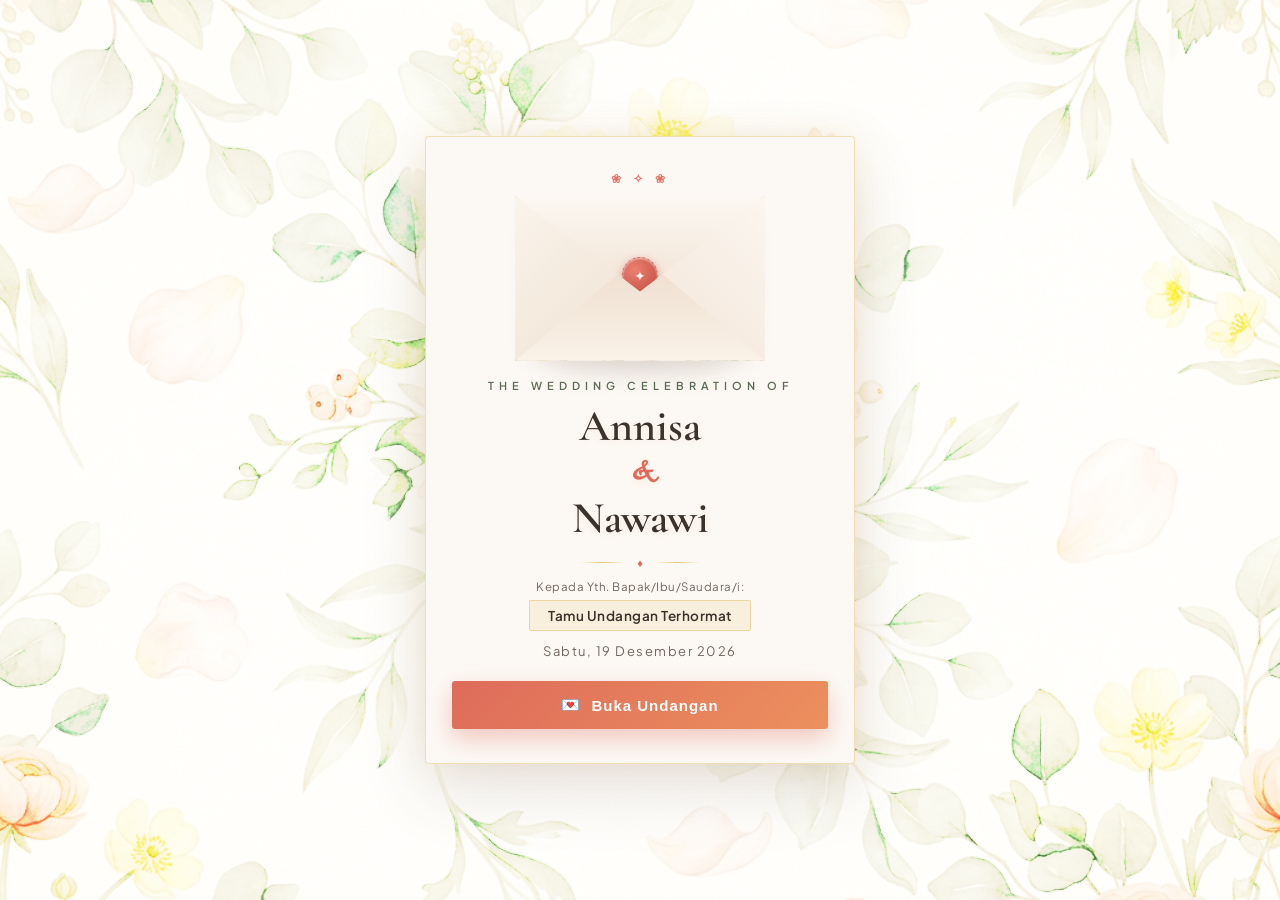
==== commit 1133a2ec: "Update index.html" ====
--- a/index.html
+++ b/index.html
@@ -33,7 +33,8 @@
   <audio id="bgMusic" src="assets/music.mp3" loop preload="auto"></audio>
 
   <!-- Floating Audio Control Button -->
-  <button id="musicToggle" class="music-btn" aria-label="Toggle Musik Latar" title="Putar / Hentikan Musik: Vitamin U - Paul Partohap">
+  <button id="musicToggle" class="music-btn" aria-label="Toggle Musik Latar"
+    title="Putar / Hentikan Musik: Vitamin U - Paul Partohap">
     <div class="vinyl-disc">
       <div class="vinyl-center"></div>
     </div>
@@ -238,17 +239,11 @@
 
             <div class="profile-info">
               <h3 class="profile-name">Muhammad Nawawi</h3>
-              <p class="profile-parents">
+              <p class="profile-parents" style="margin-bottom: 0;">
                 Putra Pertama dari 6 bersaudara<br />
                 <strong>Bpk. Umar Faruk</strong> &amp;<br />
                 <strong>Ibu Siti Rogayah</strong>
               </p>
-              <div class="profile-social">
-                <a href="https://instagram.com" target="_blank" rel="noopener noreferrer" class="social-chip">
-                  <span class="ig-icon">📸</span>
-                  <span>@nawawi</span>
-                </a>
-              </div>
             </div>
           </div>
 
@@ -278,9 +273,14 @@
                 <strong>Ibu Sumiarsih</strong>
               </p>
               <div class="profile-social">
-                <a href="https://instagram.com" target="_blank" rel="noopener noreferrer" class="social-chip">
-                  <span class="ig-icon">📸</span>
-                  <span>@annisaom</span>
+                <a href="https://instagram.com/oct.olaa" target="_blank" rel="noopener noreferrer" class="social-chip"
+                  aria-label="Instagram Annisa Octaviani Marola">
+                  <svg class="ig-icon" viewBox="0 0 24 24" width="14" height="14" fill="currentColor"
+                    aria-hidden="true">
+                    <path
+                      d="M12 2.163c3.204 0 3.584.012 4.85.07 3.252.148 4.771 1.691 4.919 4.919.058 1.265.069 1.645.069 4.849 0 3.205-.012 3.584-.069 4.849-.149 3.225-1.664 4.771-4.919 4.919-1.266.058-1.644.07-4.85.07-3.204 0-3.584-.012-4.849-.07-3.26-.149-4.771-1.699-4.919-4.92-.058-1.265-.07-1.644-.07-4.849 0-3.204.013-3.583.07-4.849.149-3.227 1.664-4.771 4.919-4.919 1.266-.057 1.645-.069 4.849-.069zm0-2.163c-3.259 0-3.667.014-4.947.072-4.358.2-6.78 2.618-6.98 6.98-.059 1.281-.073 1.689-.073 4.948 0 3.259.014 3.668.072 4.948.2 4.358 2.618 6.78 6.98 6.98 1.281.058 1.689.072 4.948.072 3.259 0 3.668-.014 4.948-.072 4.354-.2 6.782-2.618 6.979-6.98.059-1.28.073-1.689.073-4.948 0-3.259-.014-3.667-.072-4.947-.196-4.354-2.617-6.78-6.979-6.98-1.281-.059-1.69-.073-4.949-.073zm0 5.838c-3.403 0-6.162 2.759-6.162 6.162s2.759 6.163 6.162 6.163 6.162-2.759 6.162-6.163c0-3.403-2.759-6.162-6.162-6.162zm0 10.162c-2.209 0-4-1.79-4-4 0-2.209 1.791-4 4-4s4 1.791 4 4c0 2.21-1.791 4-4 4zm6.406-11.845c-.796 0-1.441.645-1.441 1.44s.645 1.44 1.441 1.44c.795 0 1.439-.645 1.439-1.44s-.644-1.44-1.439-1.44z" />
+                  </svg>
+                  <span>@oct.olaa</span>
                 </a>
               </div>
             </div>
@@ -311,7 +311,8 @@
             </div>
             <div class="story-sketch-card tilt-card">
               <div class="story-card-photo">
-                <img src="assets/first-meet.jpg" alt="Hello, Teammates! - Foto Awal Bertemu" loading="lazy" style="object-position: center 25%;" />
+                <img src="assets/first-meet.jpg" alt="Hello, Teammates! - Foto Awal Bertemu" loading="lazy"
+                  style="object-position: center 25%;" />
                 <div class="story-photo-overlay">
                   <span class="story-photo-date">📅 Minggu, 14 April 2024</span>
                 </div>
@@ -329,7 +330,8 @@
             </div>
             <div class="story-sketch-card tilt-card">
               <div class="story-card-photo">
-                <img src="assets/lamaran.jpg" alt="Locked In - Foto Lamaran" loading="lazy" style="object-position: center 20%;" />
+                <img src="assets/lamaran.jpg" alt="Locked In - Foto Lamaran" loading="lazy"
+                  style="object-position: center 20%;" />
                 <div class="story-photo-overlay">
                   <span class="story-photo-date">💍 Minggu, 31 Mei 2026</span>
                 </div>
@@ -372,7 +374,8 @@
             </div>
             <div class="event-detail-item">
               <span class="detail-icon">📍</span>
-              <span><strong>Gd. Aula Kementrian Agama</strong><br />Jl. Terusan I Gusti Ngurah Rai, RT.5/RW.11, Pd. Kopi, Kec. Duren Sawit, Kota Jakarta Timur, Daerah Khusus Ibukota Jakarta 17134</span>
+              <span><strong>Gd. Aula Kementrian Agama</strong><br />Jl. Terusan I Gusti Ngurah Rai, RT.5/RW.11, Pd.
+                Kopi, Kec. Duren Sawit, Kota Jakarta Timur, Daerah Khusus Ibukota Jakarta 17134</span>
             </div>
 
             <div class="event-actions">
@@ -380,8 +383,8 @@
                 target="_blank" rel="noopener noreferrer" class="action-btn calendar-btn">
                 <span>📅 Simpan di Kalender</span>
               </a>
-              <a href="https://maps.app.goo.gl/Bi3dsRSznBDU4RLW7" target="_blank"
-                rel="noopener noreferrer" class="action-btn map-btn">
+              <a href="https://maps.app.goo.gl/Bi3dsRSznBDU4RLW7" target="_blank" rel="noopener noreferrer"
+                class="action-btn map-btn">
                 <span>🗺 Petunjuk Lokasi (Gd. Aula Kementrian Agama)</span>
               </a>
             </div>
@@ -404,7 +407,8 @@
             </div>
             <div class="event-detail-item">
               <span class="detail-icon">📍</span>
-              <span><strong>Gd. Aula Kementrian Agama</strong><br />Jl. Terusan I Gusti Ngurah Rai, RT.5/RW.11, Pd. Kopi, Kec. Duren Sawit, Kota Jakarta Timur, Daerah Khusus Ibukota Jakarta 17134</span>
+              <span><strong>Gd. Aula Kementrian Agama</strong><br />Jl. Terusan I Gusti Ngurah Rai, RT.5/RW.11, Pd.
+                Kopi, Kec. Duren Sawit, Kota Jakarta Timur, Daerah Khusus Ibukota Jakarta 17134</span>
             </div>
 
             <div class="event-actions">
@@ -412,8 +416,8 @@
                 target="_blank" rel="noopener noreferrer" class="action-btn calendar-btn">
                 <span>📅 Simpan di Kalender</span>
               </a>
-              <a href="https://maps.app.goo.gl/Bi3dsRSznBDU4RLW7" target="_blank"
-                rel="noopener noreferrer" class="action-btn map-btn">
+              <a href="https://maps.app.goo.gl/Bi3dsRSznBDU4RLW7" target="_blank" rel="noopener noreferrer"
+                class="action-btn map-btn">
                 <span>🗺 Petunjuk Lokasi (Gd. Aula Kementrian Agama)</span>
               </a>
             </div>
@@ -431,8 +435,10 @@
               width="100%" height="320" style="border:0;" allowfullscreen="" loading="lazy"
               referrerpolicy="no-referrer-when-downgrade"></iframe>
           </div>
-          <div class="maps-action-bar" style="padding: 16px 20px; background: #FAF6EF; text-align: center; border-top: 1px solid var(--border-light);">
-            <a href="https://maps.app.goo.gl/Bi3dsRSznBDU4RLW7" target="_blank" rel="noopener noreferrer" class="action-btn map-btn" style="width: 100%; max-width: 420px; margin: 0 auto; display: inline-flex;">
+          <div class="maps-action-bar"
+            style="padding: 16px 20px; background: #FAF6EF; text-align: center; border-top: 1px solid var(--border-light);">
+            <a href="https://maps.app.goo.gl/Bi3dsRSznBDU4RLW7" target="_blank" rel="noopener noreferrer"
+              class="action-btn map-btn" style="width: 100%; max-width: 420px; margin: 0 auto; display: inline-flex;">
               <span>🗺 Buka Rute di Google Maps (Gd. Aula Kementrian Agama)</span>
             </a>
           </div>
@@ -450,8 +456,10 @@
           <h3 style="font-family: var(--font-serif); font-size: 26px; color: var(--coral-blush); margin-bottom: 8px;">
             Bebas, Rapi, &amp; Sopan
           </h3>
-          <p class="dresscode-desc" style="max-width: 500px; margin: 0 auto 16px; font-size: 14px; color: var(--text-muted); line-height: 1.6;">
-            Demi kenyamanan bersama, tamu undangan dipersilakan mengenakan busana yang bebas, rapi, dan sopan untuk menghadiri hari bahagia kami.
+          <p class="dresscode-desc"
+            style="max-width: 500px; margin: 0 auto 16px; font-size: 14px; color: var(--text-muted); line-height: 1.6;">
+            Demi kenyamanan bersama, tamu undangan dipersilakan mengenakan busana yang bebas, rapi, dan sopan untuk
+            menghadiri hari bahagia kami.
           </p>
           <div class="dresscode-note">
             <span>❀ Bebas, Rapi, &amp; Sopan</span>
@@ -468,7 +476,8 @@
             <div class="sketch-badge-magenta">Captured Moments</div>
           </div>
           <p class="section-subtitle" style="margin-top: 10px;">
-            Setiap bingkai foto mengabadikan kehangatan, canda tawa, dan kebahagiaan kami dalam perjalanan cinta menuju pelaminan.
+            Setiap bingkai foto mengabadikan kehangatan, canda tawa, dan kebahagiaan kami dalam perjalanan cinta menuju
+            pelaminan.
           </p>
         </div>
 
@@ -476,7 +485,8 @@
           <!-- Item 1: Prewed Piggyback -->
           <div class="gallery-card tilt-card reveal-3d" data-src="assets/prewed-piggyback.jpg"
             data-caption="Melangkah Ceria Bersama - Annisa &amp; Nawawi">
-            <img src="assets/prewed-piggyback.jpg" alt="Melangkah Ceria Bersama" loading="lazy" style="object-position: center 25%;" />
+            <img src="assets/prewed-piggyback.jpg" alt="Melangkah Ceria Bersama" loading="lazy"
+              style="object-position: center 25%;" />
             <div class="gallery-overlay">
               <span class="zoom-btn">🔍 Lihat Foto</span>
             </div>
@@ -485,7 +495,8 @@
           <!-- Item 2: Prewed Slide -->
           <div class="gallery-card tilt-card reveal-3d" data-src="assets/prewed-slide.jpg"
             data-caption="Keseruan Ceria Berdua - Annisa &amp; Nawawi">
-            <img src="assets/prewed-slide.jpg" alt="Keseruan Berdua di Seluncuran" loading="lazy" style="object-position: center 35%;" />
+            <img src="assets/prewed-slide.jpg" alt="Keseruan Berdua di Seluncuran" loading="lazy"
+              style="object-position: center 35%;" />
             <div class="gallery-overlay">
               <span class="zoom-btn">🔍 Lihat Foto</span>
             </div>
@@ -494,7 +505,8 @@
           <!-- Item 3: Prewed Bouquet -->
           <div class="gallery-card tilt-card reveal-3d" data-src="assets/prewed-bouquet.jpg"
             data-caption="Harmoni Kasih Menatap Masa Depan - Annisa &amp; Nawawi">
-            <img src="assets/prewed-bouquet.jpg" alt="Harmoni Kasih Menatap Masa Depan" loading="lazy" style="object-position: center 30%;" />
+            <img src="assets/prewed-bouquet.jpg" alt="Harmoni Kasih Menatap Masa Depan" loading="lazy"
+              style="object-position: center 30%;" />
             <div class="gallery-overlay">
               <span class="zoom-btn">🔍 Lihat Foto</span>
             </div>
@@ -503,7 +515,8 @@
           <!-- Item 4: Prewed Railing -->
           <div class="gallery-card tilt-card reveal-3d" data-src="assets/prewed-railing.jpg"
             data-caption="Canda Tawa &amp; Keceriaan Bersama - Annisa &amp; Nawawi">
-            <img src="assets/prewed-railing.jpg" alt="Canda Tawa &amp; Keceriaan Bersama" loading="lazy" style="object-position: center 35%;" />
+            <img src="assets/prewed-railing.jpg" alt="Canda Tawa &amp; Keceriaan Bersama" loading="lazy"
+              style="object-position: center 35%;" />
             <div class="gallery-overlay">
               <span class="zoom-btn">🔍 Lihat Foto</span>
             </div>
@@ -512,7 +525,8 @@
           <!-- Item 5: Prewed Cheeks / Head on Lap -->
           <div class="gallery-card tilt-card reveal-3d" data-src="assets/prewed-cheeks.jpg"
             data-caption="Momen Manis Penuh Kehangatan - Annisa &amp; Nawawi">
-            <img src="assets/prewed-cheeks.jpg" alt="Momen Manis Penuh Kehangatan" loading="lazy" style="object-position: center 35%;" />
+            <img src="assets/prewed-cheeks.jpg" alt="Momen Manis Penuh Kehangatan" loading="lazy"
+              style="object-position: center 35%;" />
             <div class="gallery-overlay">
               <span class="zoom-btn">🔍 Lihat Foto</span>
             </div>
@@ -521,7 +535,8 @@
           <!-- Item 6: Prewed Tree Lean -->
           <div class="gallery-card tilt-card reveal-3d" data-src="assets/prewed-tree.jpg"
             data-caption="Bersandar Nyaman Penuh Kasih - Annisa &amp; Nawawi">
-            <img src="assets/prewed-tree.jpg" alt="Bersandar Nyaman Penuh Kasih" loading="lazy" style="object-position: center 30%;" />
+            <img src="assets/prewed-tree.jpg" alt="Bersandar Nyaman Penuh Kasih" loading="lazy"
+              style="object-position: center 30%;" />
             <div class="gallery-overlay">
               <span class="zoom-btn">🔍 Lihat Foto</span>
             </div>
@@ -601,10 +616,11 @@
           <h3>Kirim Kado Fisik</h3>
           <p class="gift-address" id="giftAddress">
             <strong>Konfirmasi Pengiriman Kado Fisik:</strong><br />
-            Untuk pengiriman tanda kasih atau kado fisik, Anda dapat menghubungi mempelai terlebih dahulu melalui kontak WhatsApp.<br />
-            (Penerima: Annisa Octaviani Marola - WhatsApp: 0878-7745-494)
-          </p>
-          <a href="https://wa.me/628787745494?text=Halo%20Annisa%2C%20saya%20ingin%20mengonfirmasi%20pengiriman%20kado%20fisik%20untuk%20pernikahan%20Annisa%20%26%20Nawawi"
+            Untuk pengiriman tanda kasih atau kado fisik, Anda dapat menghubungi mempelai terlebih dahulu melalui kontak
+            WhatsApp.<br />
+            (Penerima: Annisa Octaviani Marola - WhatsApp: 0878-7744-5494)
+          </p>
+          <a href="https://wa.me/6287877445494?text=Halo%20Annisa%2C%20saya%20ingin%20mengonfirmasi%20pengiriman%20kado%20fisik%20untuk%20pernikahan%20Annisa%20%26%20Nawawi"
             target="_blank" rel="noopener noreferrer" class="copy-btn secondary"
             style="display: inline-flex; align-items: center; justify-content: center; gap: 8px; text-decoration: none;">
             <span class="copy-icon">💬</span>
@@ -666,12 +682,14 @@
               </button>
 
               <button type="button" class="whatsapp-rsvp-btn" id="whatsappRsvpBtn">
-                <span>💬 Konfirmasi via WhatsApp (0878-7745-494)</span>
+                <span>💬 Konfirmasi via WhatsApp (0878-7744-5494)</span>
               </button>
 
               <div class="rsvp-contact-info"
                 style="margin-top: 14px; text-align: center; font-size: 12px; color: var(--text-muted); line-height: 1.5;">
-                Narahubung: <strong>Annisa Octaviani Marola</strong> (<a href="https://wa.me/628787745494" target="_blank" rel="noopener noreferrer" style="color: var(--coral-blush); text-decoration: none; font-weight: 600;">0878-7745-494</a>)
+                Narahubung: <strong>Annisa Octaviani Marola</strong> (<a href="https://wa.me/6287877445494"
+                  target="_blank" rel="noopener noreferrer"
+                  style="color: var(--coral-blush); text-decoration: none; font-weight: 600;">0878-7744-5494</a>)
               </div>
             </form>
           </div>
@@ -731,8 +749,9 @@
   <div class="game-modal" id="gameSelectModal" aria-hidden="true" role="dialog" aria-labelledby="gameModalTitle">
     <div class="game-modal-backdrop" id="gameModalBackdrop"></div>
     <div class="game-modal-card">
-      <button type="button" class="game-modal-close" id="gameModalClose" aria-label="Tutup Pilihan Game">&times;</button>
-      
+      <button type="button" class="game-modal-close" id="gameModalClose"
+        aria-label="Tutup Pilihan Game">&times;</button>
+
       <div class="game-modal-header">
         <span class="game-modal-badge">❀ WEDDING MINI GAMES ❀</span>
         <h2 class="game-modal-title" id="gameModalTitle">Pilih Mini Game Romantis ❤️</h2>
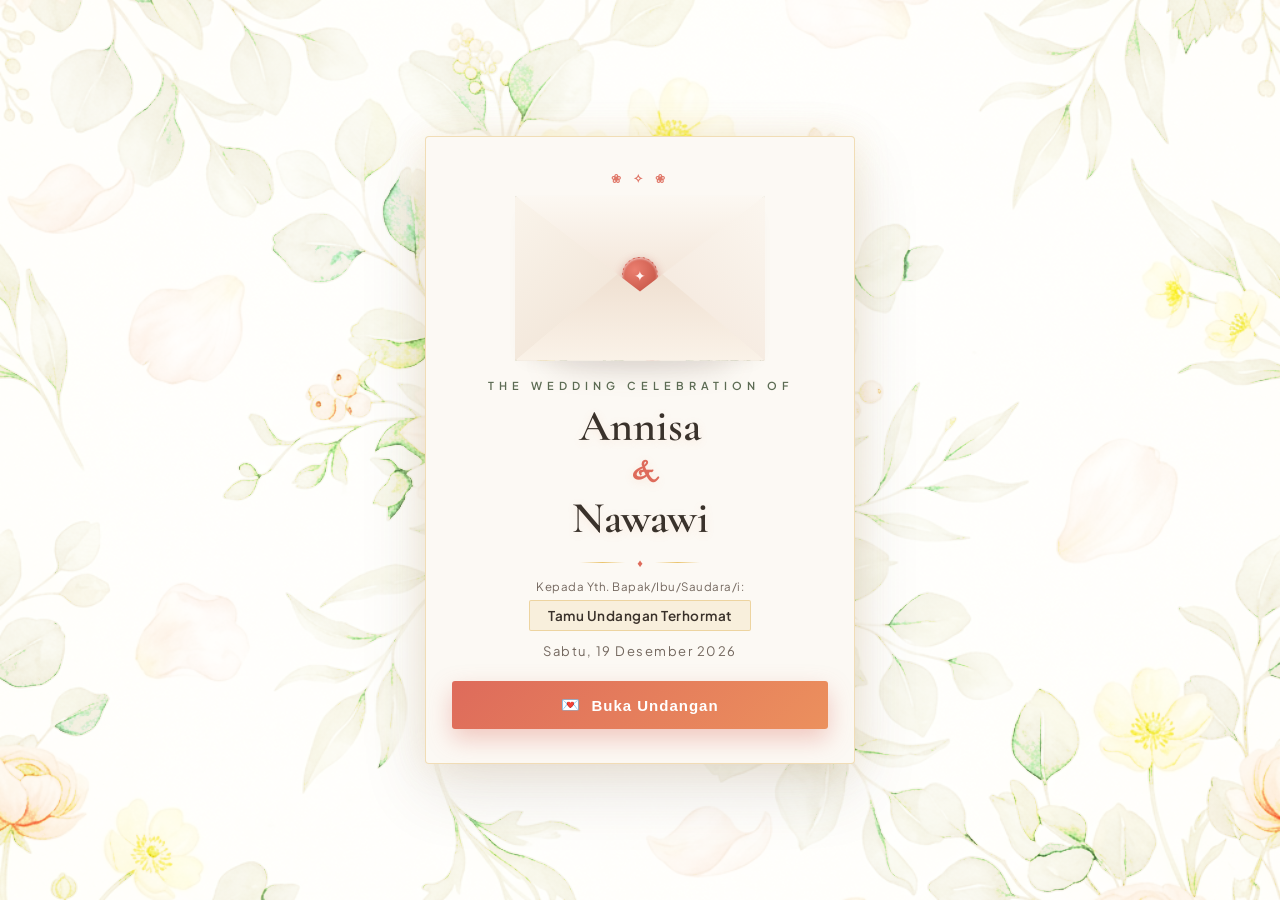
==== commit 86d51390: "Update index.html" ====
--- a/index.html
+++ b/index.html
@@ -642,48 +642,21 @@
         </div>
 
         <div class="rsvp-layout">
-          <!-- Form Container -->
+          <!-- Form Container (Tally Embed & WhatsApp Confirmation) -->
           <div class="rsvp-form-card tilt-card reveal-3d">
-            <form id="rsvpForm" novalidate>
-              <div class="form-group">
-                <label for="guestNameInput">Nama Lengkap</label>
-                <input type="text" id="guestNameInput" name="name" placeholder="Masukkan nama lengkap Anda" required />
-              </div>
-
-              <div class="form-row">
-                <div class="form-group">
-                  <label for="guestCountSelect">Jumlah Tamu</label>
-                  <select id="guestCountSelect" name="guestCount">
-                    <option value="1 Orang">1 Orang</option>
-                    <option value="2 Orang">2 Orang</option>
-                  </select>
-                </div>
-
-                <div class="form-group">
-                  <label for="attendanceStatus">Konfirmasi Kehadiran</label>
-                  <select id="attendanceStatus" name="status" required>
-                    <option value="Hadir">✓ Ya, Saya Akan Hadir</option>
-                    <option value="Tidak Hadir">✕ Maaf, Belum Bisa Hadir</option>
-                    <option value="Masih Ragu">? Masih Ragu / Belum Pasti</option>
-                  </select>
-                </div>
-              </div>
-
-              <div class="form-group">
-                <label for="wishesInput">Ucapan &amp; Doa Restu</label>
-                <textarea id="wishesInput" name="message" rows="4"
-                  placeholder="Tuliskan doa restu hangat dan ucapan selamat untuk Annisa & Nawawi..."
-                  required></textarea>
-              </div>
-
-              <button type="submit" class="submit-rsvp-btn" id="submitRsvpBtn">
-                <span>Kirim Ucapan &amp; Konfirmasi</span>
-                <span class="btn-arrow">➤</span>
-              </button>
-
-              <button type="button" class="whatsapp-rsvp-btn" id="whatsappRsvpBtn">
+            <iframe
+              data-tally-src="https://tally.so/embed/1W4qBW?alignLeft=1&hideTitle=1&transparentBackground=1&dynamicHeight=1"
+              loading="lazy" width="100%" height="476" frameborder="0" marginheight="0" marginwidth="0"
+              title="Kartu Ucapan"></iframe>
+            <script>var d = document, w = "https://tally.so/widgets/embed.js", v = function () { "undefined" != typeof Tally ? Tally.loadEmbeds() : d.querySelectorAll("iframe[data-tally-src]:not([src])").forEach((function (e) { e.src = e.dataset.tallySrc })) }; if ("undefined" != typeof Tally) v(); else if (d.querySelector('script[src="' + w + '"]') == null) { var s = d.createElement("script"); s.src = w, s.onload = v, s.onerror = v, d.body.appendChild(s); }</script>
+
+            <div class="rsvp-wa-actions"
+              style="margin-top: 24px; padding-top: 20px; border-top: 1px dashed var(--border-gold);">
+              <a href="https://wa.me/6287877445494?text=Halo%20Annisa%20%26%20Nawawi%2C%20saya%20ingin%20mengonfirmasi%20kehadiran%20untuk%20pernikahan%20kalian."
+                target="_blank" rel="noopener noreferrer" class="whatsapp-rsvp-btn" id="whatsappRsvpBtn"
+                style="display: flex; align-items: center; justify-content: center; text-decoration: none; width: 100%;">
                 <span>💬 Konfirmasi via WhatsApp (0878-7744-5494)</span>
-              </button>
+              </a>
 
               <div class="rsvp-contact-info"
                 style="margin-top: 14px; text-align: center; font-size: 12px; color: var(--text-muted); line-height: 1.5;">
@@ -691,18 +664,6 @@
                   target="_blank" rel="noopener noreferrer"
                   style="color: var(--coral-blush); text-decoration: none; font-weight: 600;">0878-7744-5494</a>)
               </div>
-            </form>
-          </div>
-
-          <!-- Guestbook Feed -->
-          <div class="wishes-feed-card reveal-3d">
-            <div class="feed-header">
-              <h3>Doa &amp; Ucapan Tamu</h3>
-              <span class="feed-counter" id="feedCounter">4 Ucapan</span>
-            </div>
-
-            <div class="feed-list" id="wishesList">
-              <!-- Wishes will be populated dynamically -->
             </div>
           </div>
         </div>
--- a/style.css
+++ b/style.css
@@ -83,6 +83,7 @@
   min-height: 100dvh;
   overflow-x: hidden;
   overflow-y: auto !important;
+  background-color: var(--bg-primary);
 }
 
 /* ==========================================================================
@@ -672,10 +673,53 @@
   min-height: 100vh;
   min-height: 100dvh;
   overflow-x: hidden;
+  background-color: var(--bg-primary);
 }
 
 body.invitation-open .invitation {
   display: block;
+}
+
+/* ==========================================================================
+   SECTION BACKGROUND LOOP (MATCHING PRE-OPENING CONTRAST & SEAMLESS FADING)
+   ========================================================================== */
+.quote-section,
+.couple-section,
+.story-section,
+.event-section,
+.dresscode-section,
+.gallery-section,
+.gift-section,
+.rsvp-section,
+.closing-section {
+  position: relative;
+  background:
+    radial-gradient(circle at center, rgba(253, 250, 244, 0.94) 0%, rgba(243, 233, 220, 0.98) 100%),
+    url('assets/sunlit-garden-pattern.jpg') center top / cover repeat-y;
+  background-blend-mode: overlay;
+}
+
+.quote-section::after,
+.couple-section::after,
+.story-section::after,
+.event-section::after,
+.dresscode-section::after,
+.gallery-section::after,
+.gift-section::after,
+.rsvp-section::after,
+.closing-section::after {
+  content: "";
+  position: absolute;
+  inset: 0;
+  pointer-events: none;
+  z-index: 1;
+  background: linear-gradient(
+    180deg,
+    #FAF6EF 0%,
+    rgba(250, 246, 239, 0) 12%,
+    rgba(250, 246, 239, 0) 88%,
+    #FAF6EF 100%
+  );
 }
 
 .scene {
@@ -767,7 +811,7 @@
 .hero {
   min-height: 100vh;
   min-height: 100dvh;
-  background: linear-gradient(180deg, #FBF7F0 0%, #F5EFE6 50%, #FAF6EF 100%);
+  background: var(--bg-primary);
   display: flex;
   align-items: center;
   justify-content: center;
@@ -803,8 +847,15 @@
   position: absolute;
   inset: 0;
   background:
-    linear-gradient(180deg, rgba(250, 246, 239, 0.25) 0%, rgba(250, 246, 239, 0.85) 75%, #FAF6EF 100%),
-    url('assets/sunlit-garden-hero.jpg') center top/cover no-repeat;
+    linear-gradient(
+      180deg,
+      #FAF6EF 0%,
+      rgba(250, 246, 239, 0.4) 16%,
+      rgba(250, 246, 239, 0.12) 45%,
+      rgba(250, 246, 239, 0.65) 80%,
+      #FAF6EF 100%
+    ),
+    url('assets/sunlit-garden-hero.jpg') center top / cover no-repeat;
   opacity: 0.96;
   pointer-events: none;
 }
@@ -1007,7 +1058,7 @@
    2. QUOTE / AYAT SUCI (WARM LINEN CARD)
    ========================================================================== */
 .quote-section {
-  background: linear-gradient(180deg, #FAF6EF 0%, #F5ECE0 100%);
+  position: relative;
 }
 
 .quote-card {
@@ -1074,7 +1125,7 @@
    3. MEMPELAI (COUPLE PROFILE ARCH CARDS)
    ========================================================================== */
 .couple-section {
-  background: linear-gradient(180deg, #F5ECE0 0%, #FAF6EF 100%);
+  position: relative;
 }
 
 .couple-cards-grid {
@@ -1183,6 +1234,12 @@
   box-shadow: 0 6px 15px rgba(222, 107, 91, 0.3);
 }
 
+.social-chip .ig-icon {
+  display: inline-flex;
+  flex-shrink: 0;
+  vertical-align: middle;
+}
+
 .couple-connector {
   display: flex;
   flex-direction: column;
@@ -1217,7 +1274,6 @@
    4. OUR LOVE STORY (ONCE UPON A LOBBY - SKETCH DESIGN)
    ========================================================================== */
 .story-section {
-  background: linear-gradient(180deg, #FAF6EF 0%, #F5ECE0 100%);
   position: relative;
   overflow: hidden;
 }
@@ -1513,7 +1569,7 @@
    5. WEDDING EVENTS (AKAD & RESEPSI)
    ========================================================================== */
 .event-section {
-  background: linear-gradient(180deg, #F5ECE0 0%, #FAF6EF 100%);
+  position: relative;
 }
 
 .events-grid {
@@ -1698,7 +1754,7 @@
    6. DRESS CODE & GUIDELINES (SUNLIT PALETTE)
    ========================================================================== */
 .dresscode-section {
-  background: linear-gradient(180deg, #FAF6EF 0%, #F5ECE0 100%);
+  position: relative;
 }
 
 .dresscode-card {
@@ -1773,7 +1829,7 @@
    7. 3D GALLERY PRE-WEDDING (POLAROID LINEN)
    ========================================================================== */
 .gallery-section {
-  background: linear-gradient(180deg, #F5ECE0 0%, #FAF6EF 100%);
+  position: relative;
 }
 
 .gallery-tabs {
@@ -1996,7 +2052,7 @@
    8. WEDDING GIFT & AMPLOP DIGITAL
    ========================================================================== */
 .gift-section {
-  background: linear-gradient(180deg, #FAF6EF 0%, #F5ECE0 100%);
+  position: relative;
 }
 
 .gift-cards-grid {
@@ -2152,7 +2208,7 @@
    9. RSVP & WISHES (BUKU TAMU INTERAKTIF)
    ========================================================================== */
 .rsvp-section {
-  background: linear-gradient(180deg, #F5ECE0 0%, #FAF6EF 100%);
+  position: relative;
 }
 
 .rsvp-layout {
@@ -2403,7 +2459,7 @@
    10. CLOSING & APPRECIATION (TERIMA KASIH)
    ========================================================================== */
 .closing-section {
-  background: linear-gradient(180deg, #FAF6EF 0%, #F5ECE0 100%);
+  position: relative;
   padding-bottom: 120px;
 }
 
